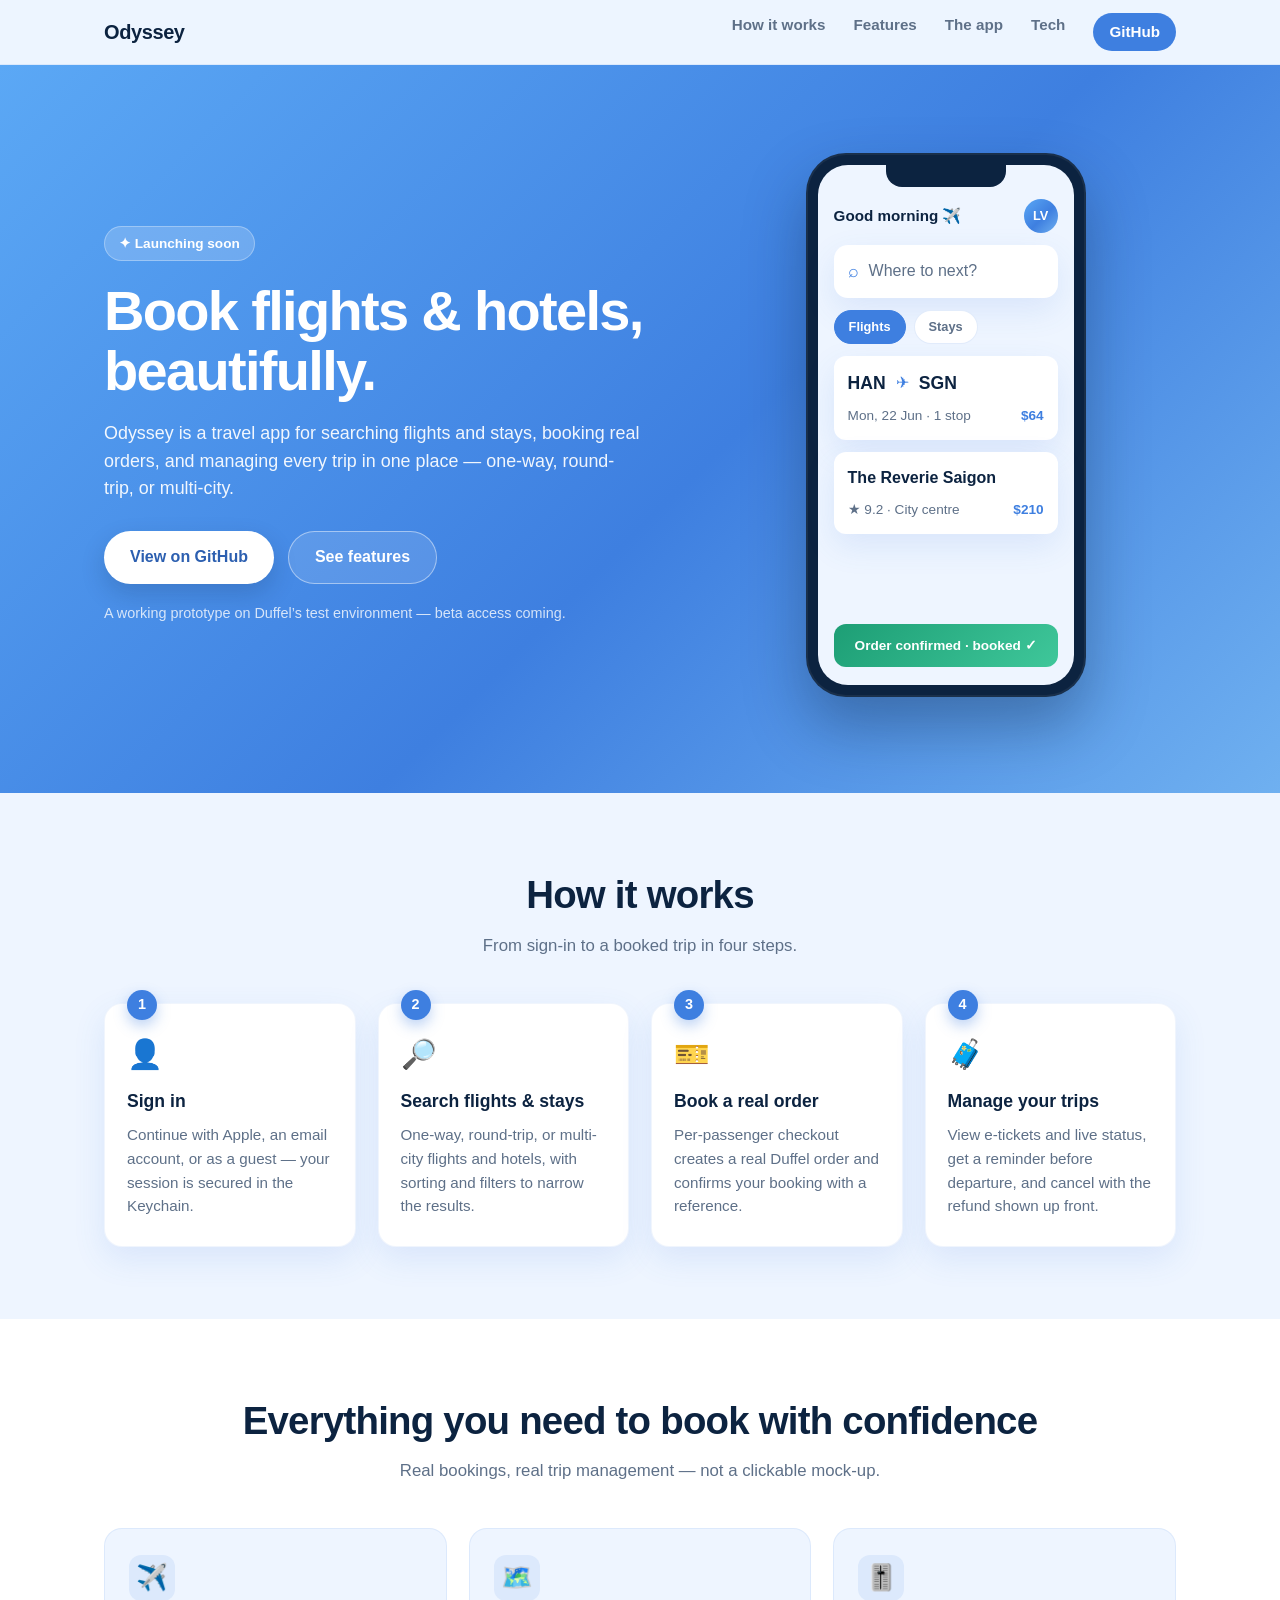
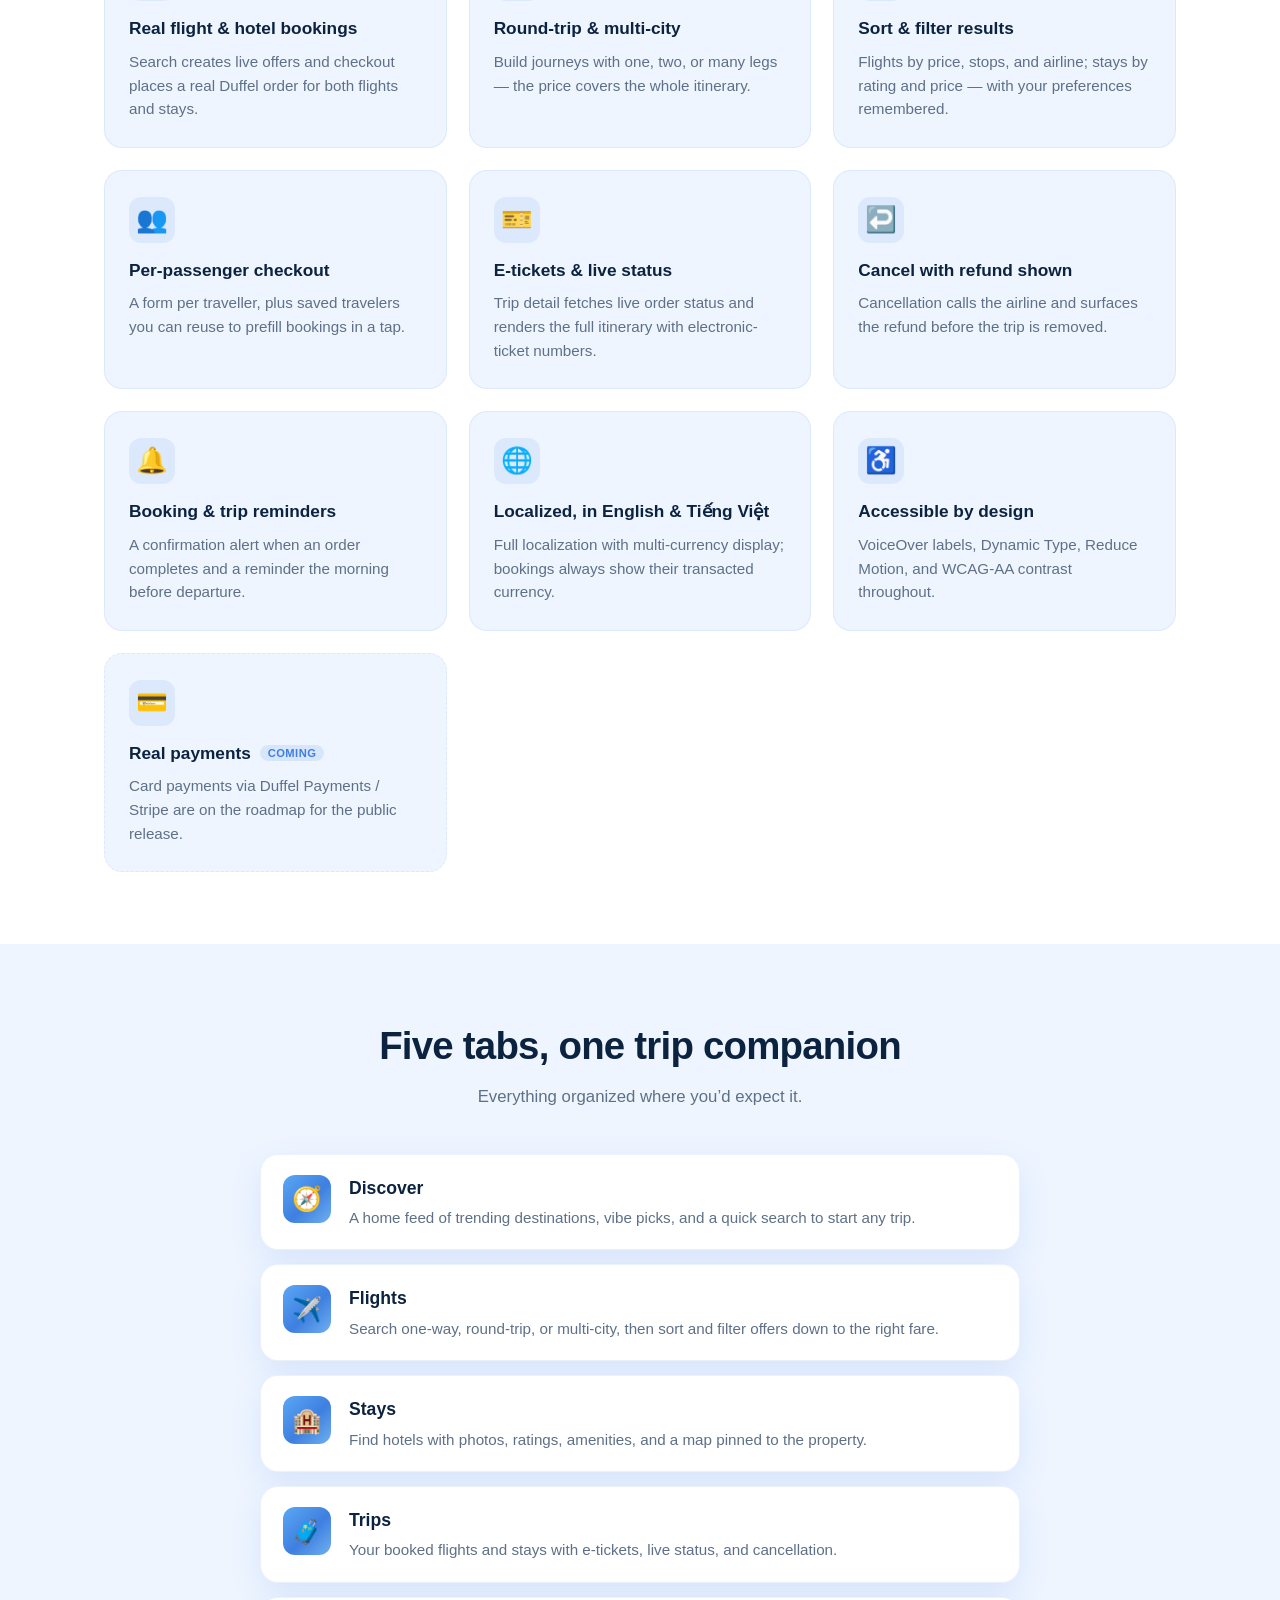
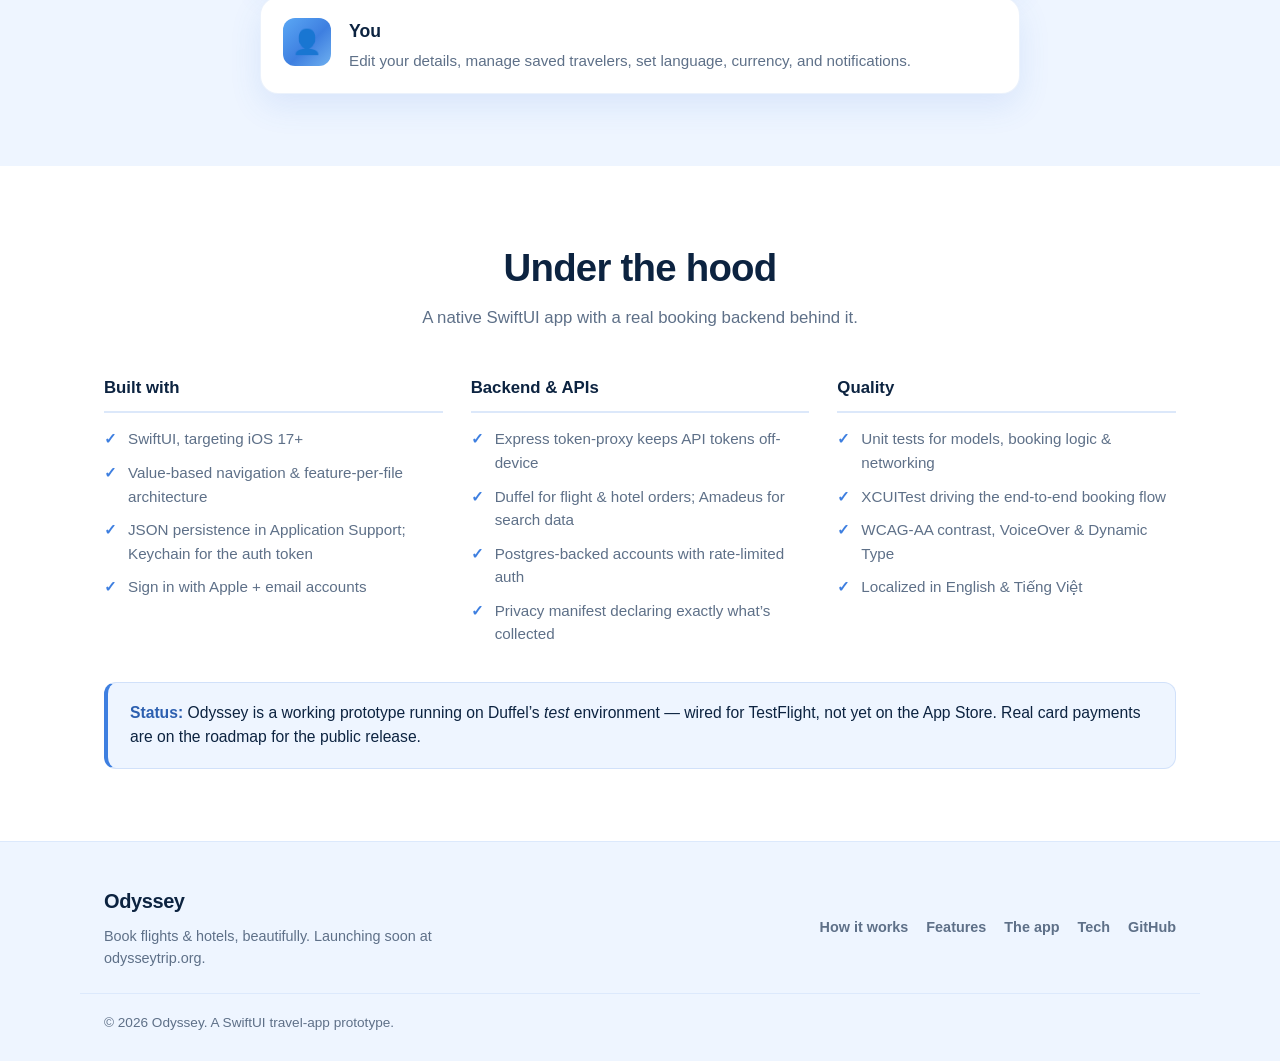
==== index.html @ d5be17f4 "Add Odyssey pre-launch landing site Static marketing site for the Odyssey travel app: hero, how-it-w" ====
<!DOCTYPE html>
<html lang="en">
<head>
  <meta charset="UTF-8" />
  <meta name="viewport" content="width=device-width, initial-scale=1.0" />
  <title>Odyssey — Book flights & hotels, beautifully</title>
  <meta name="description" content="Odyssey is a travel app for booking flights and hotels — search, book real orders, and manage your trips. Launching soon." />
  <link rel="canonical" href="https://odysseytrip.org/" />
  <meta property="og:title" content="Odyssey — Book flights & hotels, beautifully" />
  <meta property="og:description" content="Search flights and stays, book real orders, and manage trips. Launching soon." />
  <meta property="og:url" content="https://odysseytrip.org/" />
  <meta property="og:type" content="website" />
  <link rel="stylesheet" href="styles.css" />
</head>
<body>
  <a class="skip-link" href="#top">Skip to content</a>
  <header class="site-header">
    <div class="container header-inner">
      <a class="brand" href="#top">Odyssey</a>
      <button class="nav-toggle" aria-expanded="false" aria-controls="primary-nav" aria-label="Toggle navigation">
        <span></span><span></span><span></span>
      </button>
      <nav id="primary-nav" class="site-nav" aria-label="Primary">
        <a href="#how">How it works</a>
        <a href="#features">Features</a>
        <a href="#app">The app</a>
        <a href="#tech">Tech</a>
        <a class="nav-cta" href="https://github.com/LongHoang0887/travel-web-public">GitHub</a>
      </nav>
    </div>
  </header>

  <main id="top">
    <section id="hero" class="hero">
      <div class="container hero-grid">
        <div class="hero-copy">
          <span class="badge">✦ Launching soon</span>
          <h1 class="hero-title">Book flights &amp; hotels,<br />beautifully.</h1>
          <p class="hero-sub">
            Odyssey is a travel app for searching flights and stays, booking real
            orders, and managing every trip in one place — one-way, round-trip,
            or multi-city.
          </p>
          <div class="hero-cta">
            <a class="btn btn-primary" href="https://github.com/LongHoang0887/travel-web-public">View on GitHub</a>
            <a class="btn btn-ghost" href="#features">See features</a>
          </div>
          <p class="hero-note">A working prototype on Duffel’s test environment — beta access coming.</p>
        </div>

        <div class="hero-visual" aria-hidden="true">
          <div class="phone">
            <div class="phone-notch"></div>
            <div class="phone-screen">
              <div class="app-top">
                <span class="app-greeting">Good morning ✈️</span>
                <span class="app-avatar">LV</span>
              </div>
              <div class="app-search">
                <span class="app-search-icon">⌕</span>
                <span>Where to next?</span>
              </div>
              <div class="app-chips">
                <span class="chip chip-on">Flights</span>
                <span class="chip">Stays</span>
              </div>
              <div class="app-card">
                <div class="app-route">
                  <span class="app-iata">HAN</span>
                  <span class="app-arc">✈</span>
                  <span class="app-iata">SGN</span>
                </div>
                <div class="app-card-row"><span>Mon, 22 Jun · 1 stop</span><span class="app-price">$64</span></div>
              </div>
              <div class="app-card">
                <div class="app-card-title">The Reverie Saigon</div>
                <div class="app-card-row"><span>★ 9.2 · City centre</span><span class="app-price">$210</span></div>
              </div>
              <div class="app-confirm">Order confirmed · booked ✓</div>
            </div>
          </div>
        </div>
      </div>
    </section>
    <section id="how" class="section">
      <div class="container">
        <h2 class="section-title">How it works</h2>
        <p class="section-lead">From sign-in to a booked trip in four steps.</p>
        <ol class="flow">
          <li class="flow-step">
            <span class="flow-num">1</span>
            <span class="flow-icon">👤</span>
            <h3 class="flow-title">Sign in</h3>
            <p class="flow-text">Continue with Apple, an email account, or as a guest — your session is secured in the Keychain.</p>
          </li>
          <li class="flow-step">
            <span class="flow-num">2</span>
            <span class="flow-icon">🔎</span>
            <h3 class="flow-title">Search flights &amp; stays</h3>
            <p class="flow-text">One-way, round-trip, or multi-city flights and hotels, with sorting and filters to narrow the results.</p>
          </li>
          <li class="flow-step">
            <span class="flow-num">3</span>
            <span class="flow-icon">🎫</span>
            <h3 class="flow-title">Book a real order</h3>
            <p class="flow-text">Per-passenger checkout creates a real Duffel order and confirms your booking with a reference.</p>
          </li>
          <li class="flow-step">
            <span class="flow-num">4</span>
            <span class="flow-icon">🧳</span>
            <h3 class="flow-title">Manage your trips</h3>
            <p class="flow-text">View e-tickets and live status, get a reminder before departure, and cancel with the refund shown up front.</p>
          </li>
        </ol>
      </div>
    </section>
    <section id="features" class="section section-alt">
      <div class="container">
        <h2 class="section-title">Everything you need to book with confidence</h2>
        <p class="section-lead">Real bookings, real trip management — not a clickable mock-up.</p>
        <div class="feature-grid">
          <article class="feature-card">
            <span class="feature-icon">✈️</span>
            <h3>Real flight &amp; hotel bookings</h3>
            <p>Search creates live offers and checkout places a real Duffel order for both flights and stays.</p>
          </article>
          <article class="feature-card">
            <span class="feature-icon">🗺️</span>
            <h3>Round-trip &amp; multi-city</h3>
            <p>Build journeys with one, two, or many legs — the price covers the whole itinerary.</p>
          </article>
          <article class="feature-card">
            <span class="feature-icon">🎚️</span>
            <h3>Sort &amp; filter results</h3>
            <p>Flights by price, stops, and airline; stays by rating and price — with your preferences remembered.</p>
          </article>
          <article class="feature-card">
            <span class="feature-icon">👥</span>
            <h3>Per-passenger checkout</h3>
            <p>A form per traveller, plus saved travelers you can reuse to prefill bookings in a tap.</p>
          </article>
          <article class="feature-card">
            <span class="feature-icon">🎫</span>
            <h3>E-tickets &amp; live status</h3>
            <p>Trip detail fetches live order status and renders the full itinerary with electronic-ticket numbers.</p>
          </article>
          <article class="feature-card">
            <span class="feature-icon">↩️</span>
            <h3>Cancel with refund shown</h3>
            <p>Cancellation calls the airline and surfaces the refund before the trip is removed.</p>
          </article>
          <article class="feature-card">
            <span class="feature-icon">🔔</span>
            <h3>Booking &amp; trip reminders</h3>
            <p>A confirmation alert when an order completes and a reminder the morning before departure.</p>
          </article>
          <article class="feature-card">
            <span class="feature-icon">🌐</span>
            <h3>Localized, in English &amp; Tiếng Việt</h3>
            <p>Full localization with multi-currency display; bookings always show their transacted currency.</p>
          </article>
          <article class="feature-card">
            <span class="feature-icon">♿</span>
            <h3>Accessible by design</h3>
            <p>VoiceOver labels, Dynamic Type, Reduce Motion, and WCAG-AA contrast throughout.</p>
          </article>
          <article class="feature-card feature-soon">
            <span class="feature-icon">💳</span>
            <h3>Real payments <span class="pill">Coming</span></h3>
            <p>Card payments via Duffel Payments / Stripe are on the roadmap for the public release.</p>
          </article>
        </div>
      </div>
    </section>
    <section id="app" class="section">
      <div class="container">
        <h2 class="section-title">Five tabs, one trip companion</h2>
        <p class="section-lead">Everything organized where you’d expect it.</p>
        <ul class="tabs">
          <li class="tab-row">
            <span class="tab-icon">🧭</span>
            <div>
              <h3 class="tab-title">Discover</h3>
              <p class="tab-text">A home feed of trending destinations, vibe picks, and a quick search to start any trip.</p>
            </div>
          </li>
          <li class="tab-row">
            <span class="tab-icon">✈️</span>
            <div>
              <h3 class="tab-title">Flights</h3>
              <p class="tab-text">Search one-way, round-trip, or multi-city, then sort and filter offers down to the right fare.</p>
            </div>
          </li>
          <li class="tab-row">
            <span class="tab-icon">🏨</span>
            <div>
              <h3 class="tab-title">Stays</h3>
              <p class="tab-text">Find hotels with photos, ratings, amenities, and a map pinned to the property.</p>
            </div>
          </li>
          <li class="tab-row">
            <span class="tab-icon">🧳</span>
            <div>
              <h3 class="tab-title">Trips</h3>
              <p class="tab-text">Your booked flights and stays with e-tickets, live status, and cancellation.</p>
            </div>
          </li>
          <li class="tab-row">
            <span class="tab-icon">👤</span>
            <div>
              <h3 class="tab-title">You</h3>
              <p class="tab-text">Edit your details, manage saved travelers, set language, currency, and notifications.</p>
            </div>
          </li>
        </ul>
      </div>
    </section>
    <section id="tech" class="section section-alt">
      <div class="container">
        <h2 class="section-title">Under the hood</h2>
        <p class="section-lead">A native SwiftUI app with a real booking backend behind it.</p>

        <div class="tech-grid">
          <div class="tech-col">
            <h3 class="tech-h">Built with</h3>
            <ul class="tech-list">
              <li>SwiftUI, targeting iOS 17+</li>
              <li>Value-based navigation &amp; feature-per-file architecture</li>
              <li>JSON persistence in Application Support; Keychain for the auth token</li>
              <li>Sign in with Apple + email accounts</li>
            </ul>
          </div>
          <div class="tech-col">
            <h3 class="tech-h">Backend &amp; APIs</h3>
            <ul class="tech-list">
              <li>Express token-proxy keeps API tokens off-device</li>
              <li>Duffel for flight &amp; hotel orders; Amadeus for search data</li>
              <li>Postgres-backed accounts with rate-limited auth</li>
              <li>Privacy manifest declaring exactly what’s collected</li>
            </ul>
          </div>
          <div class="tech-col">
            <h3 class="tech-h">Quality</h3>
            <ul class="tech-list">
              <li>Unit tests for models, booking logic &amp; networking</li>
              <li>XCUITest driving the end-to-end booking flow</li>
              <li>WCAG-AA contrast, VoiceOver &amp; Dynamic Type</li>
              <li>Localized in English &amp; Tiếng Việt</li>
            </ul>
          </div>
        </div>

        <div class="status-banner">
          <strong>Status:</strong> Odyssey is a working prototype running on Duffel’s
          <em>test</em> environment — wired for TestFlight, not yet on the App Store.
          Real card payments are on the roadmap for the public release.
        </div>
      </div>
    </section>
  </main>

  <footer class="site-footer">
    <div class="container footer-inner">
      <div>
        <span class="brand">Odyssey</span>
        <p class="footer-tag">Book flights &amp; hotels, beautifully. Launching soon at odysseytrip.org.</p>
      </div>
      <nav class="footer-nav" aria-label="Footer">
        <a href="#how">How it works</a>
        <a href="#features">Features</a>
        <a href="#app">The app</a>
        <a href="#tech">Tech</a>
        <a href="https://github.com/LongHoang0887/travel-web-public">GitHub</a>
      </nav>
    </div>
    <div class="container footer-legal">
      <span>© 2026 Odyssey. A SwiftUI travel-app prototype.</span>
    </div>
  </footer>

  <script src="main.js"></script>
</body>
</html>
---- styles.css ----
/* Odyssey website — design tokens mirror the app `Theme` (HomeView.swift) */
:root {
  /* Brand palette */
  --bg: #EEF5FF;            /* light sky-blue page */
  --surface: #FFFFFF;       /* cards */
  --text: #0C2340;          /* deep navy text */
  --muted: #5E7088;         /* WCAG-AA muted slate-blue */
  --accent: #3E7FE0;        /* primary blue */
  --accent-dark: #2C5FB0;

  /* Hero gradient (Theme.heroGradient) */
  --hero-from: #5BA8F5;
  --hero-mid:  #3E7FE0;
  --hero-to:   #6FB0F0;
  --hero-gradient: linear-gradient(135deg, var(--hero-from), var(--hero-mid) 55%, var(--hero-to));

  /* Success green (booking confirmation) */
  --success-from: #1D9E75;
  --success-to:   #3FC79A;

  /* Surfaces & effects */
  --card-shadow: 0 12px 32px rgba(62, 127, 224, 0.12);
  --radius: 18px;
  --radius-sm: 12px;

  /* Layout */
  --container: 1120px;
  --gutter: 24px;

  /* Typography */
  --font: -apple-system, BlinkMacSystemFont, "Segoe UI", Roboto, Helvetica, Arial, sans-serif;
}

/* Reset */
*, *::before, *::after { box-sizing: border-box; }
html { scroll-behavior: smooth; }
body {
  margin: 0;
  font-family: var(--font);
  color: var(--text);
  background: var(--bg);
  line-height: 1.55;
  -webkit-font-smoothing: antialiased;
}
img { max-width: 100%; display: block; }
a { color: var(--accent); text-decoration: none; }
a:hover { color: var(--accent-dark); }
:focus-visible { outline: 3px solid var(--accent); outline-offset: 2px; border-radius: 4px; }

/* Layout helpers */
.container { width: 100%; max-width: var(--container); margin-inline: auto; padding-inline: var(--gutter); }
.section { padding-block: 72px; }

/* Header / nav */
.site-header {
  position: sticky; top: 0; z-index: 50;
  background: rgba(238, 245, 255, 0.85);
  backdrop-filter: saturate(180%) blur(12px);
  border-bottom: 1px solid rgba(62, 127, 224, 0.10);
}
.header-inner { display: flex; align-items: center; justify-content: space-between; height: 64px; }
.brand { font-weight: 800; font-size: 1.25rem; letter-spacing: -0.02em; color: var(--text); }
.site-nav { display: flex; gap: 28px; }
.site-nav a { color: var(--muted); font-weight: 600; font-size: 0.95rem; }
.site-nav a:hover { color: var(--text); }
.nav-cta {
  background: var(--accent); color: #fff !important; padding: 7px 16px;
  border-radius: 999px; font-weight: 700;
}
.nav-cta:hover { background: var(--accent-dark); }

/* Skip link */
.skip-link {
  position: absolute; left: 12px; top: -48px; z-index: 100;
  background: var(--accent); color: #fff; padding: 10px 16px; border-radius: 8px;
  font-weight: 700; transition: top 0.15s ease;
}
.skip-link:focus { top: 12px; color: #fff; }

/* Mobile nav toggle (hidden on desktop) */
.nav-toggle {
  display: none; flex-direction: column; gap: 5px;
  background: none; border: 0; cursor: pointer; padding: 8px;
}
.nav-toggle span {
  width: 24px; height: 2px; background: var(--text); border-radius: 2px;
}

/* Footer */
.site-footer {
  border-top: 1px solid rgba(62, 127, 224, 0.10);
  padding-block: 44px 28px;
  color: var(--muted);
  font-size: 0.9rem;
  background: var(--bg);
}
.footer-inner {
  display: flex; justify-content: space-between; gap: 28px; flex-wrap: wrap;
  margin-bottom: 24px;
}
.footer-tag { margin: 8px 0 0; max-width: 28em; }
.footer-nav { display: flex; flex-wrap: wrap; gap: 18px; align-items: center; }
.footer-nav a { color: var(--muted); font-weight: 600; }
.footer-nav a:hover { color: var(--text); }
.footer-legal {
  padding-top: 18px; border-top: 1px solid rgba(62, 127, 224, 0.10);
  font-size: 0.85rem;
}

/* ---------- Shared section headings ---------- */
.section-title {
  font-size: clamp(1.8rem, 3.5vw, 2.4rem);
  font-weight: 800;
  letter-spacing: -0.02em;
  margin: 0 0 8px;
  text-align: center;
}
.section-lead {
  text-align: center;
  color: var(--muted);
  font-size: 1.05rem;
  margin: 0 auto 44px;
  max-width: 36em;
}

/* ---------- How it works ---------- */
.flow {
  list-style: none;
  margin: 0; padding: 0;
  display: grid;
  grid-template-columns: repeat(4, 1fr);
  gap: 22px;
  counter-reset: none;
}
.flow-step {
  position: relative;
  background: var(--surface);
  border-radius: var(--radius);
  padding: 28px 22px;
  box-shadow: var(--card-shadow);
  border: 1px solid rgba(62, 127, 224, 0.08);
}
.flow-num {
  position: absolute; top: -14px; left: 22px;
  width: 30px; height: 30px; border-radius: 50%;
  background: var(--accent); color: #fff;
  display: grid; place-items: center; font-weight: 800; font-size: 0.9rem;
  box-shadow: 0 6px 14px rgba(62, 127, 224, 0.35);
}
.flow-icon { font-size: 1.8rem; display: block; margin-bottom: 12px; }
.flow-title { font-size: 1.1rem; font-weight: 700; margin: 0 0 8px; }
.flow-text { color: var(--muted); font-size: 0.95rem; margin: 0; }

@media (max-width: 860px) {
  .flow { grid-template-columns: 1fr 1fr; }
}
@media (max-width: 480px) {
  .flow { grid-template-columns: 1fr; }
}

/* ---------- Features ---------- */
.section-alt { background: var(--surface); }
.feature-grid {
  display: grid;
  grid-template-columns: repeat(3, 1fr);
  gap: 22px;
}
.feature-card {
  background: var(--bg);
  border: 1px solid rgba(62, 127, 224, 0.10);
  border-radius: var(--radius);
  padding: 26px 24px;
  transition: transform 0.14s ease, box-shadow 0.14s ease;
}
.feature-card:hover { transform: translateY(-3px); box-shadow: var(--card-shadow); }
.feature-icon {
  font-size: 1.6rem; display: grid; place-items: center;
  width: 46px; height: 46px; border-radius: 12px;
  background: rgba(62, 127, 224, 0.10); margin-bottom: 14px;
}
.feature-card h3 { font-size: 1.08rem; font-weight: 700; margin: 0 0 8px; }
.feature-card p { color: var(--muted); font-size: 0.95rem; margin: 0; }
.feature-soon { border-style: dashed; }
.pill {
  font-size: 0.7rem; font-weight: 700; text-transform: uppercase; letter-spacing: 0.04em;
  color: var(--accent); background: rgba(62, 127, 224, 0.12);
  padding: 2px 8px; border-radius: 999px; vertical-align: middle; margin-left: 4px;
}

@media (max-width: 860px) {
  .feature-grid { grid-template-columns: 1fr 1fr; }
}
@media (max-width: 540px) {
  .feature-grid { grid-template-columns: 1fr; }
}

/* ---------- App surfaces (tabs) ---------- */
.tabs {
  list-style: none; margin: 0 auto; padding: 0; max-width: 760px;
  display: grid; gap: 14px;
}
.tab-row {
  display: flex; align-items: flex-start; gap: 18px;
  background: var(--surface);
  border: 1px solid rgba(62, 127, 224, 0.10);
  border-radius: var(--radius);
  padding: 20px 22px;
  box-shadow: var(--card-shadow);
}
.tab-icon {
  flex: none;
  font-size: 1.5rem; display: grid; place-items: center;
  width: 48px; height: 48px; border-radius: 12px;
  background: var(--hero-gradient);
}
.tab-title { font-size: 1.1rem; font-weight: 700; margin: 0 0 4px; }
.tab-text { color: var(--muted); font-size: 0.95rem; margin: 0; }

/* ---------- Tech & status ---------- */
.tech-grid {
  display: grid; grid-template-columns: repeat(3, 1fr); gap: 28px;
  margin-bottom: 36px;
}
.tech-h {
  font-size: 1.05rem; font-weight: 800; margin: 0 0 14px;
  padding-bottom: 10px; border-bottom: 2px solid rgba(62, 127, 224, 0.18);
}
.tech-list { list-style: none; margin: 0; padding: 0; display: grid; gap: 10px; }
.tech-list li {
  position: relative; padding-left: 24px; color: var(--muted); font-size: 0.95rem;
}
.tech-list li::before {
  content: "✓"; position: absolute; left: 0; top: 0;
  color: var(--accent); font-weight: 800;
}
.status-banner {
  background: var(--bg);
  border: 1px solid rgba(62, 127, 224, 0.16);
  border-left: 4px solid var(--accent);
  border-radius: var(--radius-sm);
  padding: 18px 22px;
  color: var(--text);
  font-size: 0.98rem;
}
.status-banner strong { color: var(--accent-dark); }

@media (max-width: 860px) {
  .tech-grid { grid-template-columns: 1fr; gap: 24px; }
}

/* ---------- Hero ---------- */
.hero {
  background: var(--hero-gradient);
  color: #fff;
  padding-block: 88px 96px;
  overflow: hidden;
}
.hero-grid {
  display: grid;
  grid-template-columns: 1.1fr 0.9fr;
  gap: 48px;
  align-items: center;
}
.badge {
  display: inline-block;
  background: rgba(255, 255, 255, 0.18);
  border: 1px solid rgba(255, 255, 255, 0.30);
  color: #fff;
  font-weight: 600;
  font-size: 0.85rem;
  padding: 6px 14px;
  border-radius: 999px;
  margin-bottom: 20px;
}
.hero-title {
  font-size: clamp(2.2rem, 5vw, 3.5rem);
  line-height: 1.08;
  letter-spacing: -0.03em;
  margin: 0 0 18px;
  font-weight: 800;
}
.hero-sub {
  font-size: 1.12rem;
  color: rgba(255, 255, 255, 0.92);
  max-width: 30em;
  margin: 0 0 28px;
}
.hero-cta { display: flex; flex-wrap: wrap; gap: 14px; margin-bottom: 18px; }
.btn {
  display: inline-flex;
  align-items: center;
  font-weight: 700;
  font-size: 1rem;
  padding: 13px 26px;
  border-radius: 999px;
  transition: transform 0.12s ease, box-shadow 0.12s ease, background 0.12s ease;
}
.btn:hover { transform: translateY(-1px); }
.btn-primary { background: #fff; color: var(--accent-dark); box-shadow: 0 10px 24px rgba(12, 35, 64, 0.18); }
.btn-primary:hover { color: var(--accent-dark); box-shadow: 0 14px 30px rgba(12, 35, 64, 0.24); }
.btn-ghost { background: rgba(255, 255, 255, 0.12); color: #fff; border: 1px solid rgba(255, 255, 255, 0.45); }
.btn-ghost:hover { background: rgba(255, 255, 255, 0.22); color: #fff; }
.hero-note { font-size: 0.9rem; color: rgba(255, 255, 255, 0.78); margin: 0; }

/* Phone mockup (pure CSS) */
.hero-visual { display: flex; justify-content: center; }
.phone {
  position: relative;
  width: 280px;
  background: #0C2340;
  border-radius: 40px;
  padding: 12px;
  box-shadow: 0 30px 60px rgba(12, 35, 64, 0.35), inset 0 0 0 2px rgba(255,255,255,0.06);
}
.phone-notch {
  position: absolute; top: 12px; left: 50%; transform: translateX(-50%);
  width: 120px; height: 22px; background: #0C2340; border-radius: 0 0 16px 16px; z-index: 2;
}
.phone-screen {
  background: var(--bg);
  border-radius: 30px;
  padding: 34px 16px 18px;
  display: flex; flex-direction: column; gap: 12px;
  min-height: 520px;
}
.app-top { display: flex; align-items: center; justify-content: space-between; }
.app-greeting { font-weight: 700; color: var(--text); font-size: 0.95rem; }
.app-avatar {
  width: 34px; height: 34px; border-radius: 50%;
  background: var(--hero-gradient); color: #fff;
  display: grid; place-items: center; font-size: 0.8rem; font-weight: 700;
}
.app-search {
  background: var(--surface); border-radius: 14px; padding: 13px 14px;
  display: flex; align-items: center; gap: 10px; color: var(--muted); font-weight: 500;
  box-shadow: var(--card-shadow);
}
.app-search-icon { font-size: 1.1rem; color: var(--accent); }
.app-chips { display: flex; gap: 8px; }
.chip {
  font-size: 0.8rem; font-weight: 600; padding: 6px 14px; border-radius: 999px;
  background: var(--surface); color: var(--muted); border: 1px solid rgba(62,127,224,0.15);
}
.chip-on { background: var(--accent); color: #fff; border-color: var(--accent); }
.app-card {
  background: var(--surface); border-radius: var(--radius-sm); padding: 14px;
  box-shadow: var(--card-shadow); display: flex; flex-direction: column; gap: 8px;
}
.app-route { display: flex; align-items: center; gap: 10px; }
.app-iata { font-weight: 800; font-size: 1.1rem; color: var(--text); }
.app-arc { color: var(--accent); }
.app-card-title { font-weight: 700; color: var(--text); }
.app-card-row { display: flex; justify-content: space-between; font-size: 0.85rem; color: var(--muted); }
.app-price { color: var(--accent); font-weight: 800; }
.app-confirm {
  margin-top: auto; text-align: center; font-size: 0.85rem; font-weight: 700; color: #fff;
  background: linear-gradient(135deg, var(--success-from), var(--success-to));
  padding: 11px; border-radius: 12px;
}

@media (max-width: 860px) {
  .hero-grid { grid-template-columns: 1fr; gap: 40px; }
  .hero-visual { order: -1; }
}

@media (max-width: 640px) {
  .nav-toggle { display: flex; }
  .site-nav {
    position: absolute; top: 64px; left: 0; right: 0;
    flex-direction: column; gap: 0;
    background: var(--surface);
    border-bottom: 1px solid rgba(62, 127, 224, 0.12);
    box-shadow: var(--card-shadow);
    max-height: 0; overflow: hidden; padding: 0 var(--gutter);
    transition: max-height 0.25s ease, padding 0.25s ease;
  }
  .site-nav.is-open { max-height: 360px; padding: 8px var(--gutter) 16px; }
  .site-nav a { padding: 12px 0; width: 100%; }
  .nav-cta { display: inline-block; margin-top: 8px; }
  .section { padding-block: 56px; }
  .hero { padding-block: 56px 64px; }
}
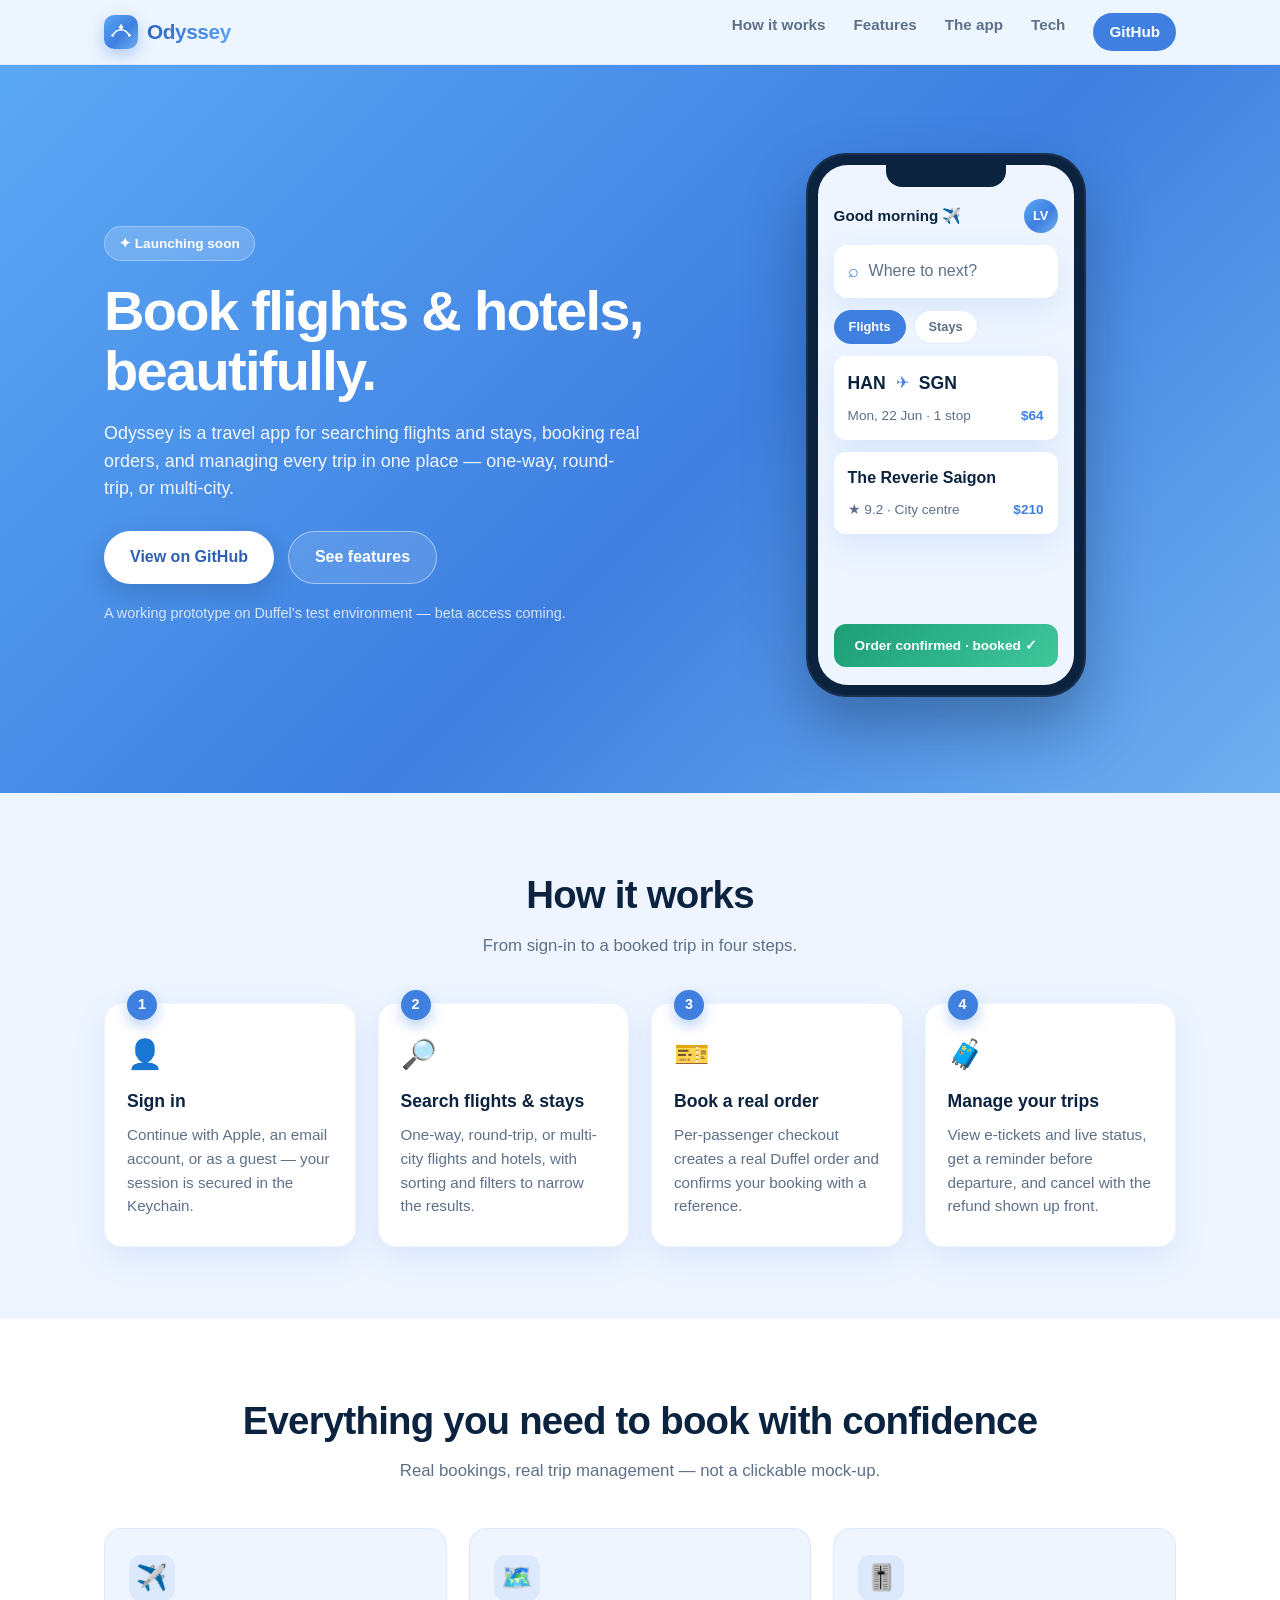
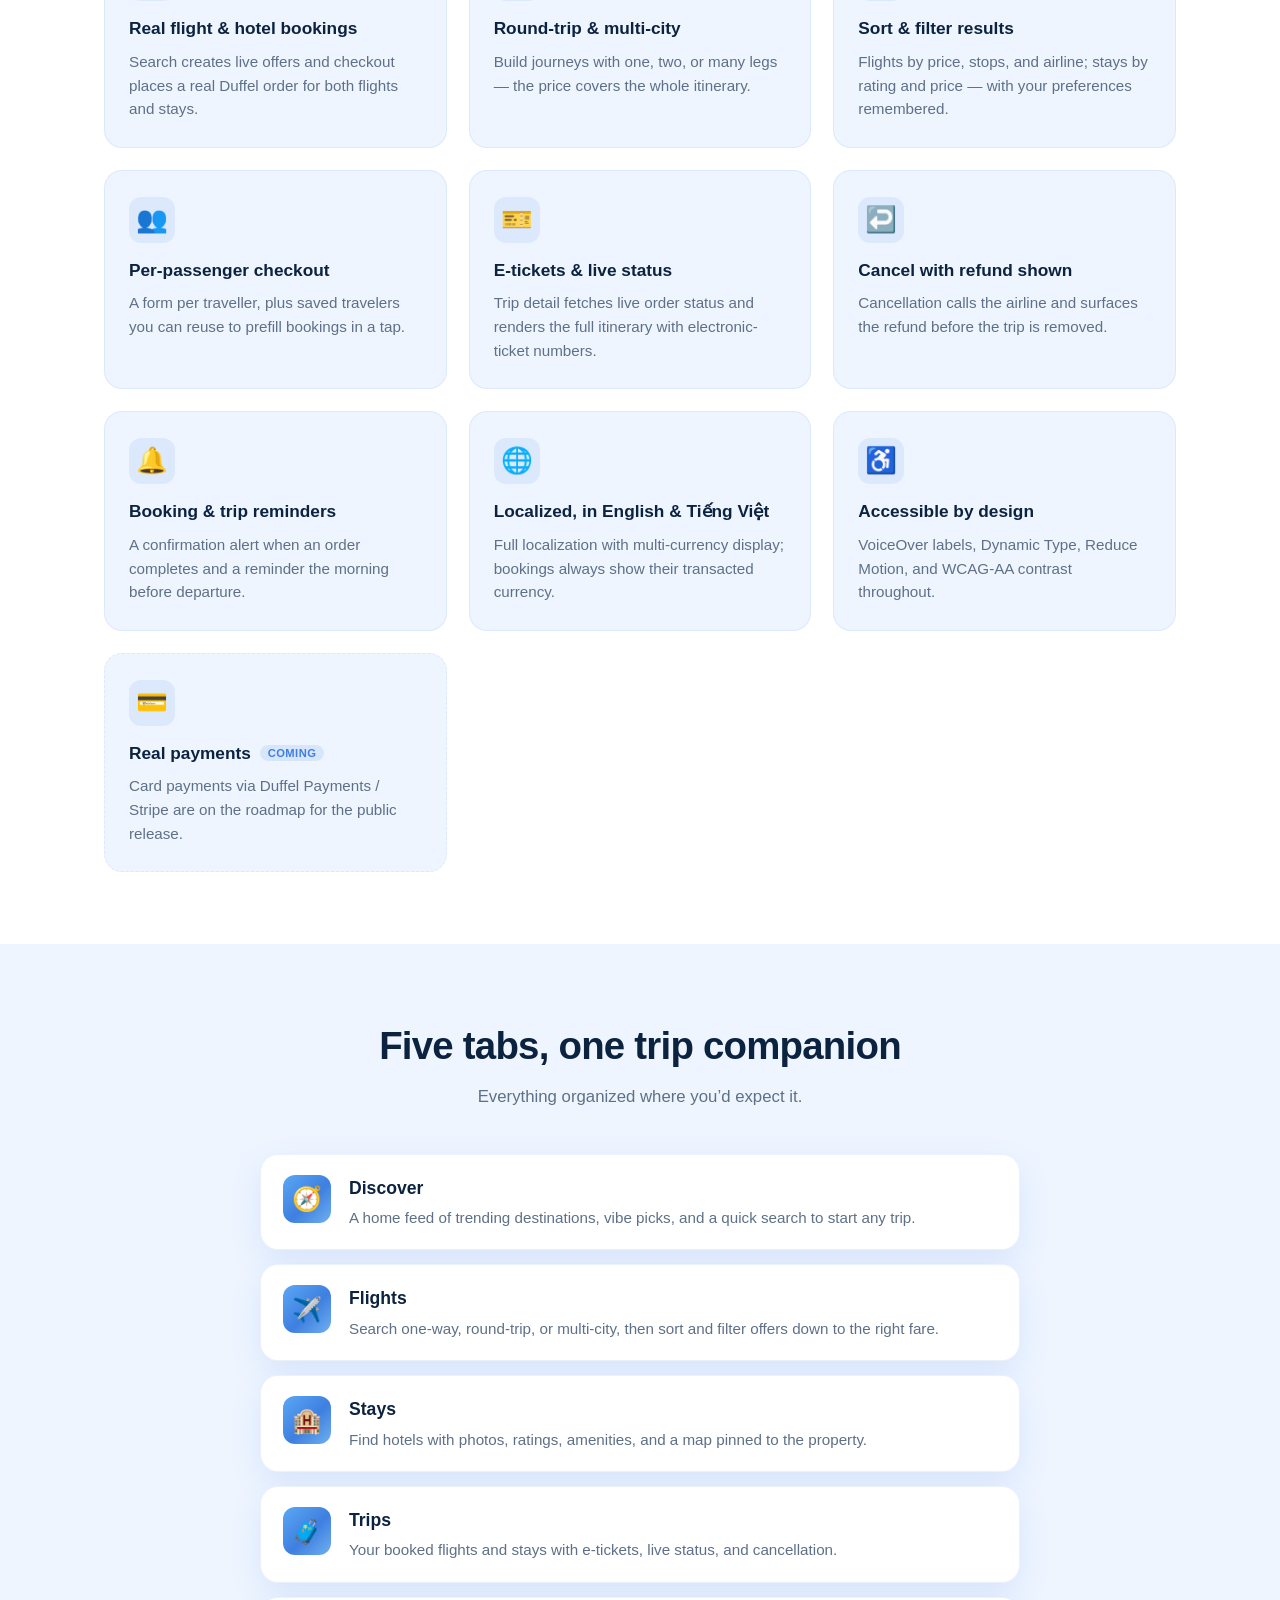
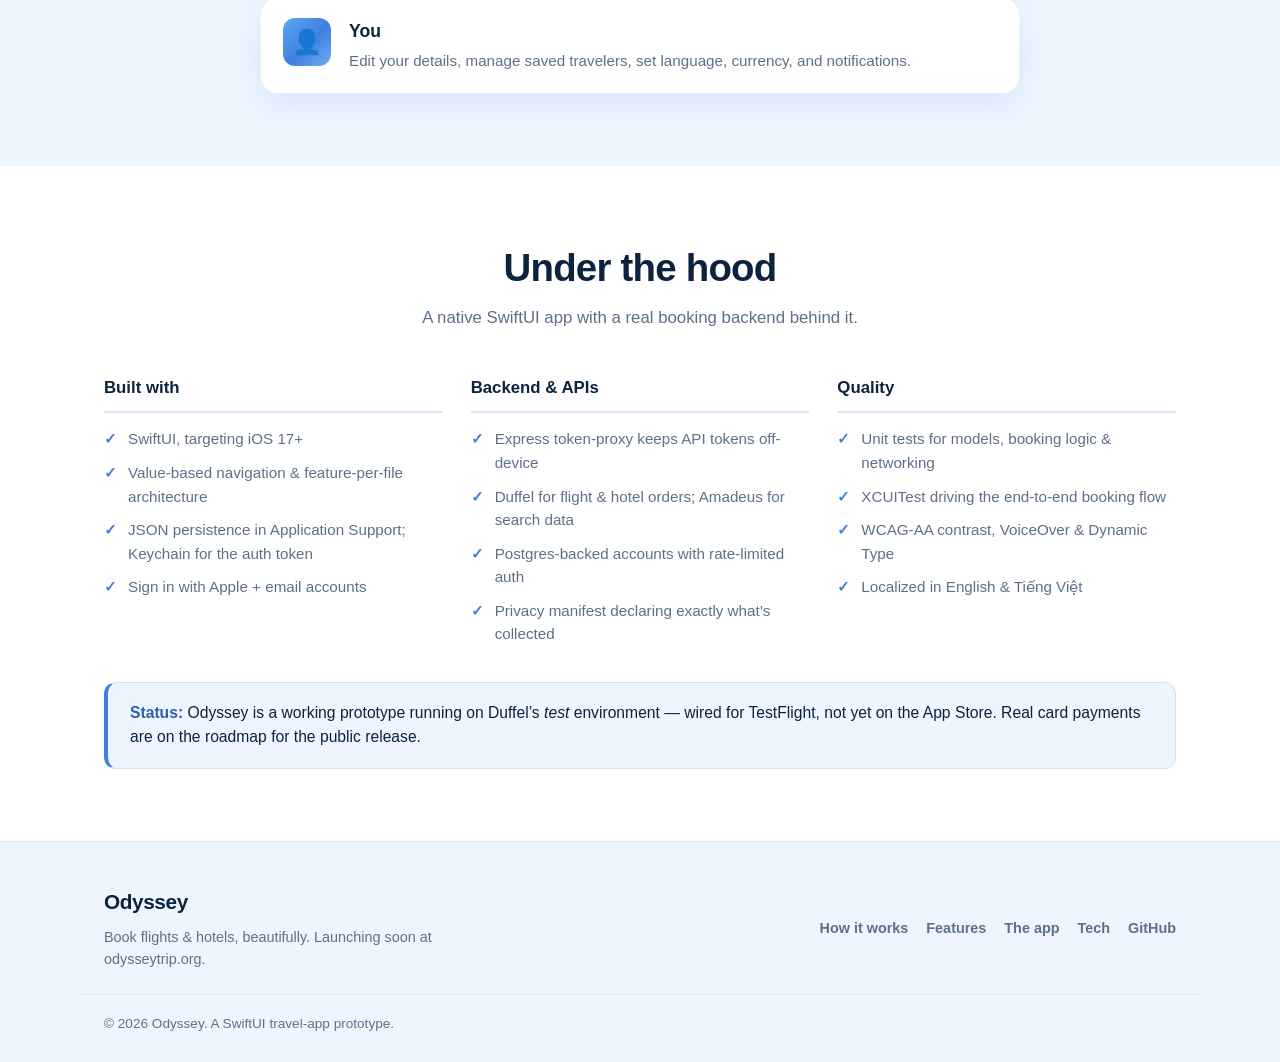
==== commit c10c979f: "Polish brand logo with gradient mark and wordmark Co-Authored-By: Claude Opus 4.8 <noreply@anthropic" ====
--- a/index.html
+++ b/index.html
@@ -16,7 +16,17 @@
   <a class="skip-link" href="#top">Skip to content</a>
   <header class="site-header">
     <div class="container header-inner">
-      <a class="brand" href="#top">Odyssey</a>
+      <a class="brand" href="#top" aria-label="Odyssey — home">
+        <span class="brand-mark" aria-hidden="true">
+          <svg viewBox="0 0 24 24" width="20" height="20" fill="none" stroke="currentColor" stroke-width="2" stroke-linecap="round" stroke-linejoin="round">
+            <path d="M2 16c5-9 15-9 20 0" />
+            <path d="M12 2l3 5-3 2-3-2 3-5z" fill="currentColor" stroke="none" />
+            <circle cx="2" cy="16" r="1.6" fill="currentColor" stroke="none" />
+            <circle cx="22" cy="16" r="1.6" fill="currentColor" stroke="none" />
+          </svg>
+        </span>
+        <span class="brand-name">Odyssey</span>
+      </a>
       <button class="nav-toggle" aria-expanded="false" aria-controls="primary-nav" aria-label="Toggle navigation">
         <span></span><span></span><span></span>
       </button>
--- a/styles.css
+++ b/styles.css
@@ -59,7 +59,26 @@
   border-bottom: 1px solid rgba(62, 127, 224, 0.10);
 }
 .header-inner { display: flex; align-items: center; justify-content: space-between; height: 64px; }
-.brand { font-weight: 800; font-size: 1.25rem; letter-spacing: -0.02em; color: var(--text); }
+.brand {
+  display: inline-flex; align-items: center; gap: 9px;
+  font-weight: 800; font-size: 1.3rem; letter-spacing: -0.02em; color: var(--text);
+}
+.brand-mark {
+  display: grid; place-items: center;
+  width: 34px; height: 34px; border-radius: 10px;
+  color: #fff; background: var(--hero-gradient);
+  box-shadow: 0 6px 16px rgba(62, 127, 224, 0.35);
+  transition: transform 0.18s ease, box-shadow 0.18s ease;
+}
+.brand-name {
+  background: linear-gradient(120deg, var(--accent-dark), var(--accent) 45%, var(--hero-from));
+  -webkit-background-clip: text; background-clip: text;
+  -webkit-text-fill-color: transparent; color: transparent;
+}
+.brand:hover .brand-mark {
+  transform: translateY(-1px) rotate(-3deg);
+  box-shadow: 0 10px 22px rgba(62, 127, 224, 0.45);
+}
 .site-nav { display: flex; gap: 28px; }
 .site-nav a { color: var(--muted); font-weight: 600; font-size: 0.95rem; }
 .site-nav a:hover { color: var(--text); }
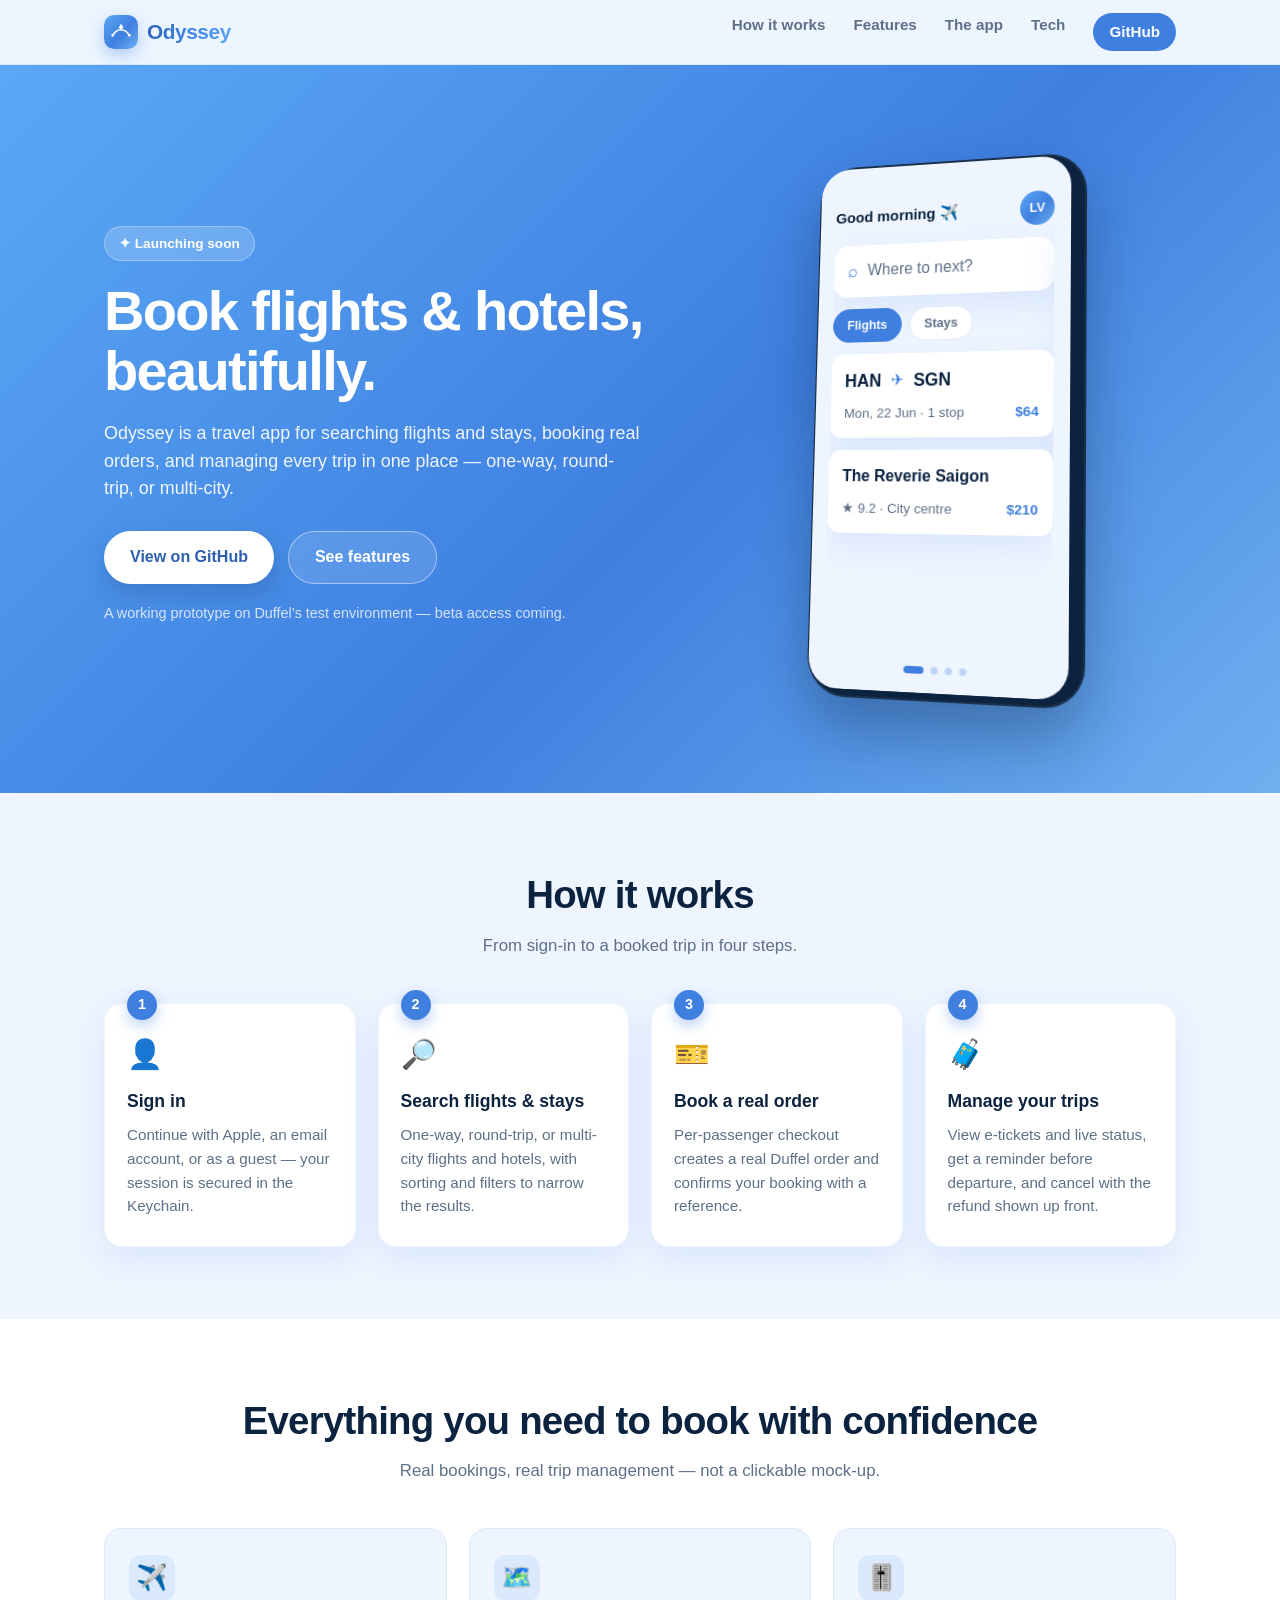
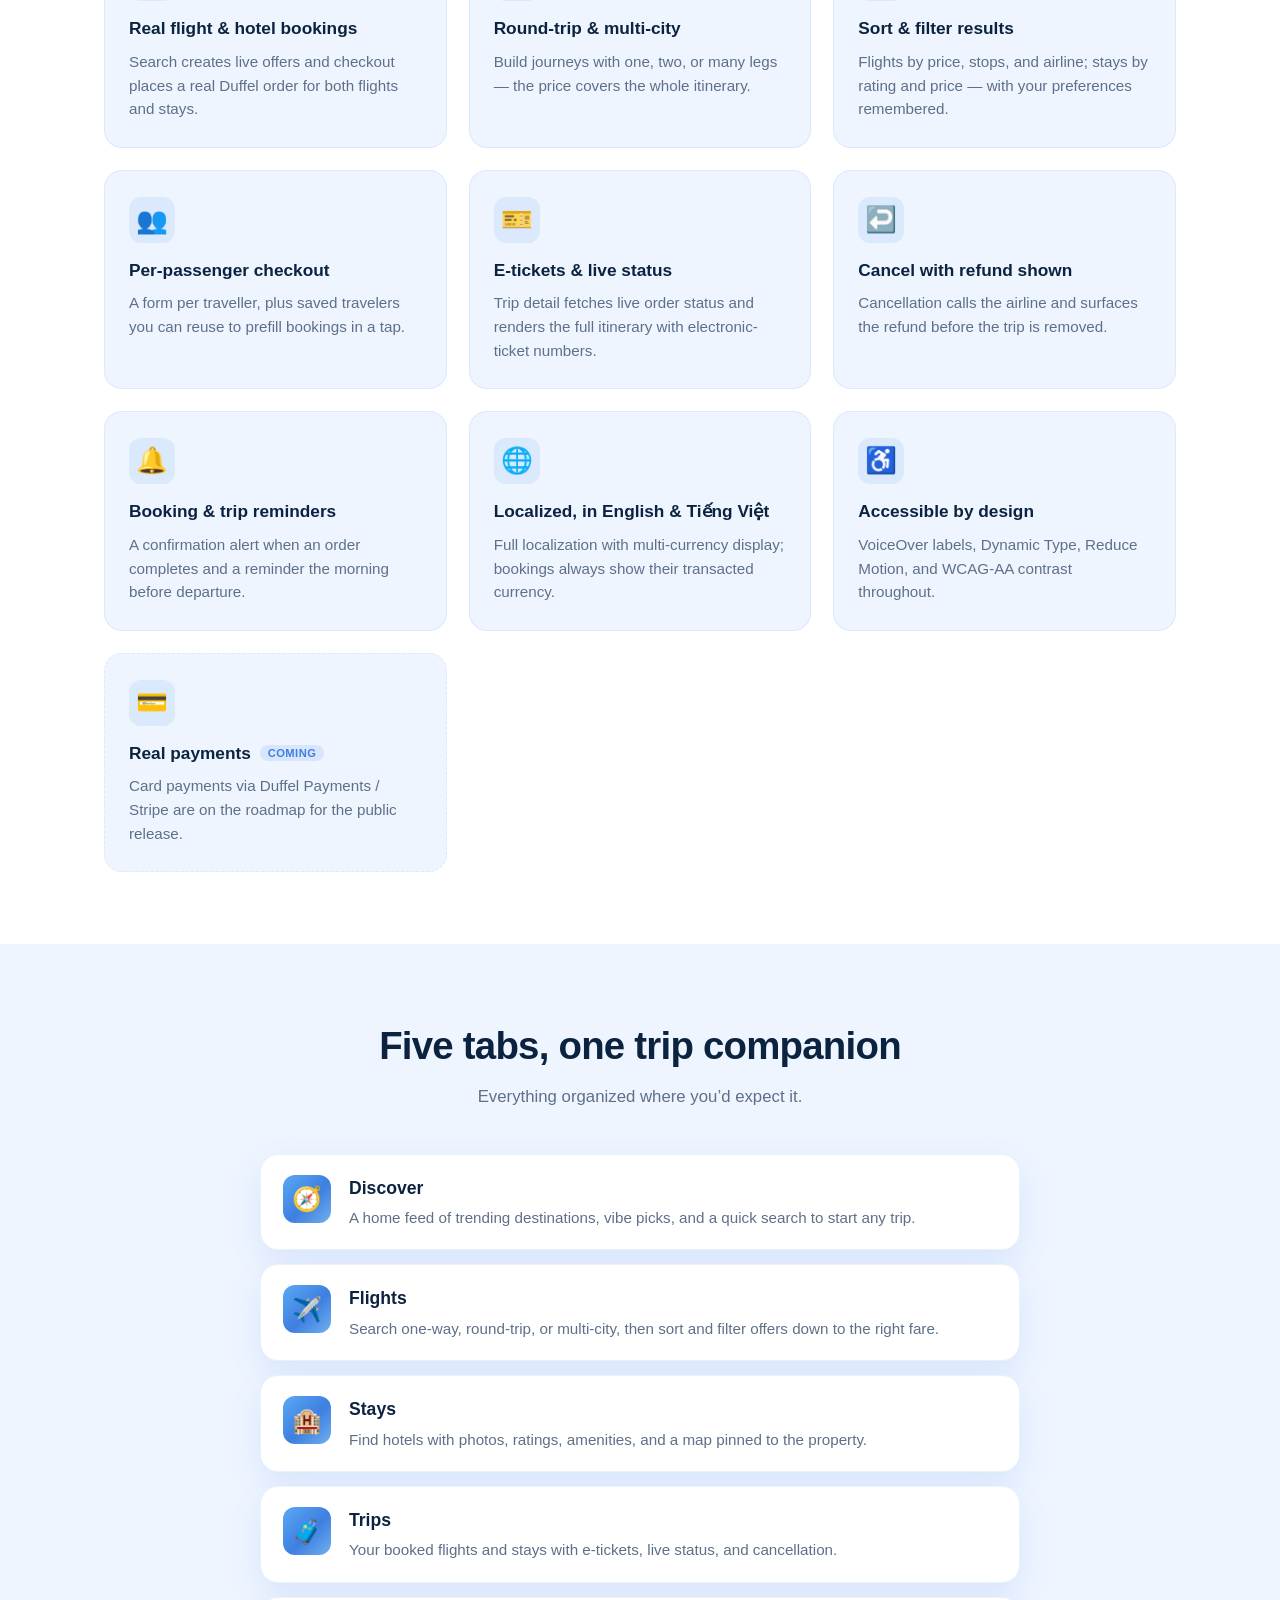
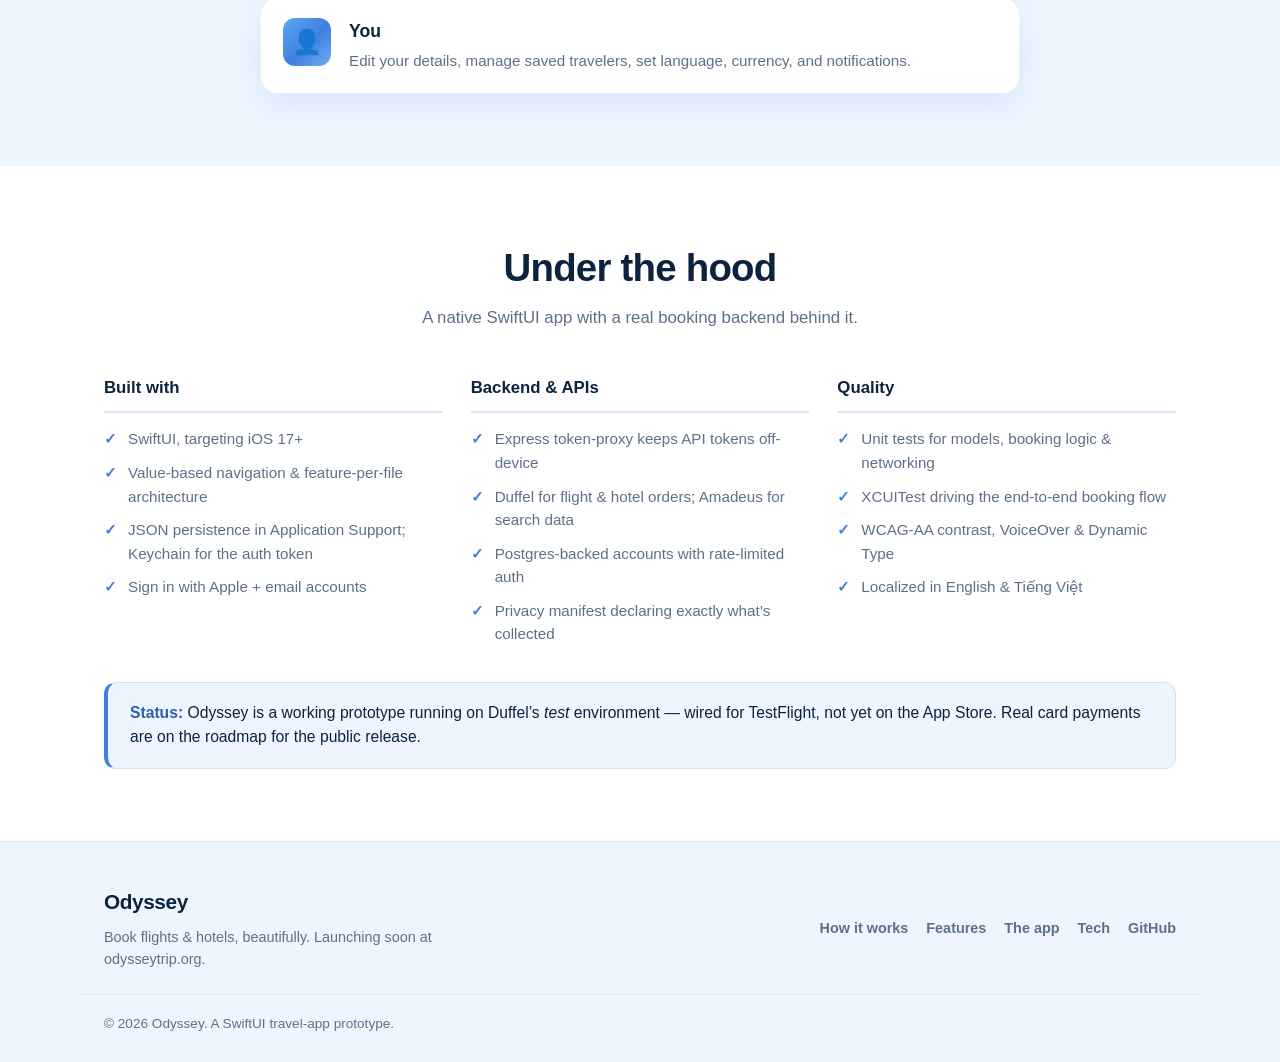
==== commit 1cacb9d8: "update style" ====
--- a/index.html
+++ b/index.html
@@ -3,6 +3,7 @@
 <head>
   <meta charset="UTF-8" />
   <meta name="viewport" content="width=device-width, initial-scale=1.0" />
+  <meta name="google-site-verification" content="tk3JB9JETozbSw8RD2MD5qBuFAfUbJif8vrS-UOYm7U" />
   <title>Odyssey — Book flights & hotels, beautifully</title>
   <meta name="description" content="Odyssey is a travel app for booking flights and hotels — search, book real orders, and manage your trips. Launching soon." />
   <link rel="canonical" href="https://odysseytrip.org/" />
@@ -62,31 +63,89 @@
           <div class="phone">
             <div class="phone-notch"></div>
             <div class="phone-screen">
-              <div class="app-top">
-                <span class="app-greeting">Good morning ✈️</span>
-                <span class="app-avatar">LV</span>
+              <div class="phone-slider">
+                <div class="phone-track">
+
+                  <!-- Screen 1 · Discover -->
+                  <div class="phone-slide">
+                    <div class="app-top">
+                      <span class="app-greeting">Good morning ✈️</span>
+                      <span class="app-avatar">LV</span>
+                    </div>
+                    <div class="app-search">
+                      <span class="app-search-icon">⌕</span>
+                      <span>Where to next?</span>
+                    </div>
+                    <div class="app-chips">
+                      <span class="chip chip-on">Flights</span>
+                      <span class="chip">Stays</span>
+                    </div>
+                    <div class="app-card">
+                      <div class="app-route">
+                        <span class="app-iata">HAN</span>
+                        <span class="app-arc">✈</span>
+                        <span class="app-iata">SGN</span>
+                      </div>
+                      <div class="app-card-row"><span>Mon, 22 Jun · 1 stop</span><span class="app-price">$64</span></div>
+                    </div>
+                    <div class="app-card">
+                      <div class="app-card-title">The Reverie Saigon</div>
+                      <div class="app-card-row"><span>★ 9.2 · City centre</span><span class="app-price">$210</span></div>
+                    </div>
+                  </div>
+
+                  <!-- Screen 2 · Flight results -->
+                  <div class="phone-slide">
+                    <div class="slide-head">
+                      <span class="slide-back">‹</span>
+                      <span class="slide-route"><b>HAN</b> → <b>SGN</b></span>
+                      <span class="slide-tag">3 offers</span>
+                    </div>
+                    <div class="opt">
+                      <div class="opt-row"><span class="opt-air">VietJet Air</span><span class="app-price">$64</span></div>
+                      <div class="opt-row opt-sub"><span>06:10 → 08:20 · nonstop</span></div>
+                    </div>
+                    <div class="opt">
+                      <div class="opt-row"><span class="opt-air">Bamboo Airways</span><span class="app-price">$78</span></div>
+                      <div class="opt-row opt-sub"><span>09:40 → 11:55 · nonstop</span></div>
+                    </div>
+                    <div class="opt">
+                      <div class="opt-row"><span class="opt-air">Vietnam Airlines</span><span class="app-price">$96</span></div>
+                      <div class="opt-row opt-sub"><span>13:25 → 15:35 · nonstop</span></div>
+                    </div>
+                  </div>
+
+                  <!-- Screen 3 · Stay detail -->
+                  <div class="phone-slide">
+                    <div class="stay-photo"><span class="ph-label">hotel photo</span></div>
+                    <div class="app-card-title">The Reverie Saigon</div>
+                    <div class="app-card-row"><span>★ 9.2 · City centre · 0.4 km</span></div>
+                    <div class="app-amen"><span>Pool</span><span>Spa</span><span>Wi-Fi</span><span>Breakfast</span></div>
+                    <div class="stay-foot">
+                      <span><b class="app-price">$210</b> <span class="stay-night">/ night</span></span>
+                      <span class="mini-btn">Book</span>
+                    </div>
+                  </div>
+
+                  <!-- Screen 4 · Confirmed -->
+                  <div class="phone-slide phone-slide--confirm">
+                    <div class="confirm-check">✓</div>
+                    <div class="confirm-title">Order confirmed</div>
+                    <div class="confirm-ref">Ref · DUFFEL-7Q2K</div>
+                    <div class="app-card">
+                      <div class="app-route">
+                        <span class="app-iata">HAN</span>
+                        <span class="app-arc">✈</span>
+                        <span class="app-iata">SGN</span>
+                      </div>
+                      <div class="app-card-row"><span>Mon, 22 Jun · 06:10</span><span>Seat 14A</span></div>
+                    </div>
+                    <div class="app-confirm">E-ticket ready · booked ✓</div>
+                  </div>
+
+                </div>
+                <div class="phone-dots" aria-hidden="true"></div>
               </div>
-              <div class="app-search">
-                <span class="app-search-icon">⌕</span>
-                <span>Where to next?</span>
-              </div>
-              <div class="app-chips">
-                <span class="chip chip-on">Flights</span>
-                <span class="chip">Stays</span>
-              </div>
-              <div class="app-card">
-                <div class="app-route">
-                  <span class="app-iata">HAN</span>
-                  <span class="app-arc">✈</span>
-                  <span class="app-iata">SGN</span>
-                </div>
-                <div class="app-card-row"><span>Mon, 22 Jun · 1 stop</span><span class="app-price">$64</span></div>
-              </div>
-              <div class="app-card">
-                <div class="app-card-title">The Reverie Saigon</div>
-                <div class="app-card-row"><span>★ 9.2 · City centre</span><span class="app-price">$210</span></div>
-              </div>
-              <div class="app-confirm">Order confirmed · booked ✓</div>
             </div>
           </div>
         </div>
--- a/styles.css
+++ b/styles.css
@@ -184,14 +184,21 @@
   grid-template-columns: repeat(3, 1fr);
   gap: 22px;
 }
+.feature-grid { perspective: 1200px; }
 .feature-card {
   background: var(--bg);
   border: 1px solid rgba(62, 127, 224, 0.10);
   border-radius: var(--radius);
   padding: 26px 24px;
-  transition: transform 0.14s ease, box-shadow 0.14s ease;
-}
-.feature-card:hover { transform: translateY(-3px); box-shadow: var(--card-shadow); }
+  transform-style: preserve-3d;
+  transition: transform 0.22s cubic-bezier(0.22, 1, 0.36, 1), box-shadow 0.22s ease;
+}
+.feature-card:hover {
+  transform: translateY(-6px) rotateX(5deg) rotateY(-5deg);
+  box-shadow: 0 24px 44px rgba(62, 127, 224, 0.22);
+}
+.feature-card:hover .feature-icon { transform: translateZ(22px); }
+.feature-icon { transition: transform 0.22s cubic-bezier(0.22, 1, 0.36, 1); }
 .feature-icon {
   font-size: 1.6rem; display: grid; place-items: center;
   width: 46px; height: 46px; border-radius: 12px;
@@ -322,7 +329,7 @@
 .hero-note { font-size: 0.9rem; color: rgba(255, 255, 255, 0.78); margin: 0; }
 
 /* Phone mockup (pure CSS) */
-.hero-visual { display: flex; justify-content: center; }
+.hero-visual { display: flex; justify-content: center; perspective: 1100px; }
 .phone {
   position: relative;
   width: 280px;
@@ -330,7 +337,21 @@
   border-radius: 40px;
   padding: 12px;
   box-shadow: 0 30px 60px rgba(12, 35, 64, 0.35), inset 0 0 0 2px rgba(255,255,255,0.06);
-}
+  transform-style: preserve-3d;
+  /* Gentle resting 3D tilt; JS overrides via --rx/--ry on pointer move */
+  transform:
+    rotateX(var(--rx, 6deg))
+    rotateY(var(--ry, -14deg))
+    rotateZ(1deg);
+  transition: transform 0.3s cubic-bezier(0.22, 1, 0.36, 1), box-shadow 0.3s ease;
+  will-change: transform;
+}
+.hero-visual:hover .phone {
+  box-shadow: 0 44px 80px rgba(12, 35, 64, 0.45), inset 0 0 0 2px rgba(255,255,255,0.08);
+}
+/* Lift inner content forward in 3D space for depth */
+.phone .phone-screen { transform: translateZ(28px); }
+.phone .app-card, .phone .app-confirm { transform: translateZ(18px); }
 .phone-notch {
   position: absolute; top: 12px; left: 50%; transform: translateX(-50%);
   width: 120px; height: 22px; background: #0C2340; border-radius: 0 0 16px 16px; z-index: 2;
@@ -376,6 +397,73 @@
   background: linear-gradient(135deg, var(--success-from), var(--success-to));
   padding: 11px; border-radius: 12px;
 }
+
+/* Phone image slider */
+.phone-slider { position: relative; flex: 1; min-height: 0; display: flex; flex-direction: column; overflow: hidden; }
+.phone-track {
+  display: flex; flex: 1; min-height: 0;
+  transition: transform 0.6s cubic-bezier(0.22, 1, 0.36, 1);
+}
+.phone-slide { flex: 0 0 100%; min-width: 0; display: flex; flex-direction: column; gap: 12px; }
+
+.phone-dots { display: flex; justify-content: center; gap: 7px; padding-top: 14px; }
+.phone-dot {
+  width: 7px; height: 7px; padding: 0; border: 0; border-radius: 50%; cursor: pointer;
+  background: rgba(62, 127, 224, 0.28);
+  transition: width 0.3s ease, background 0.3s ease;
+}
+.phone-dot.is-active { width: 20px; border-radius: 999px; background: var(--accent); }
+
+.slide-head { display: flex; align-items: center; gap: 10px; }
+.slide-back { font-size: 1.3rem; line-height: 1; color: var(--accent); font-weight: 700; }
+.slide-route { font-weight: 700; color: var(--text); }
+.slide-route b { color: var(--text); }
+.slide-tag {
+  margin-left: auto; font-size: 0.72rem; font-weight: 700; color: var(--accent);
+  background: rgba(62, 127, 224, 0.12); padding: 3px 10px; border-radius: 999px;
+}
+
+.opt {
+  background: var(--surface); border-radius: var(--radius-sm); padding: 12px 14px;
+  box-shadow: var(--card-shadow); display: flex; flex-direction: column; gap: 4px;
+}
+.opt-row { display: flex; align-items: center; justify-content: space-between; }
+.opt-air { font-weight: 700; color: var(--text); font-size: 0.92rem; }
+.opt-sub { font-size: 0.8rem; color: var(--muted); }
+
+.stay-photo {
+  position: relative; height: 132px; border-radius: var(--radius-sm); overflow: hidden;
+  background: repeating-linear-gradient(45deg, #d8e6fb, #d8e6fb 10px, #cfe0f8 10px, #cfe0f8 20px);
+  display: grid; place-items: center;
+}
+.ph-label {
+  font-family: ui-monospace, SFMono-Regular, Menlo, monospace; font-size: 0.72rem;
+  color: var(--accent-dark); background: rgba(255, 255, 255, 0.72); padding: 3px 8px; border-radius: 6px;
+}
+.app-amen { display: flex; gap: 6px; flex-wrap: wrap; }
+.app-amen span {
+  font-size: 0.72rem; font-weight: 600; color: var(--muted);
+  background: var(--surface); border: 1px solid rgba(62, 127, 224, 0.15);
+  padding: 4px 10px; border-radius: 999px;
+}
+.stay-foot { display: flex; align-items: center; justify-content: space-between; margin-top: 2px; }
+.stay-night { font-weight: 500; color: var(--muted); font-size: 0.82rem; }
+.mini-btn {
+  font-size: 0.8rem; font-weight: 700; color: #fff; background: var(--accent);
+  padding: 8px 18px; border-radius: 999px;
+}
+
+.phone-slide--confirm { align-items: center; justify-content: center; text-align: center; }
+.confirm-check {
+  width: 56px; height: 56px; border-radius: 50%; display: grid; place-items: center;
+  font-size: 1.6rem; font-weight: 800; color: #fff;
+  background: linear-gradient(135deg, var(--success-from), var(--success-to));
+  box-shadow: 0 10px 24px rgba(29, 158, 117, 0.35);
+}
+.confirm-title { font-weight: 800; font-size: 1.1rem; color: var(--text); }
+.confirm-ref { font-size: 0.82rem; color: var(--muted); }
+.phone-slide--confirm .app-card { width: 100%; text-align: left; }
+.phone-slide--confirm .app-confirm { width: 100%; margin-top: 8px; }
 
 @media (max-width: 860px) {
   .hero-grid { grid-template-columns: 1fr; gap: 40px; }
@@ -399,3 +487,13 @@
   .section { padding-block: 56px; }
   .hero { padding-block: 56px 64px; }
 }
+
+/* Respect users who prefer reduced motion: flatten the 3D effects */
+@media (prefers-reduced-motion: reduce) {
+  .phone {
+    transform: rotateY(-6deg) !important;
+    transition: none;
+  }
+  .feature-card:hover { transform: translateY(-4px); }
+  .feature-card:hover .feature-icon { transform: none; }
+}
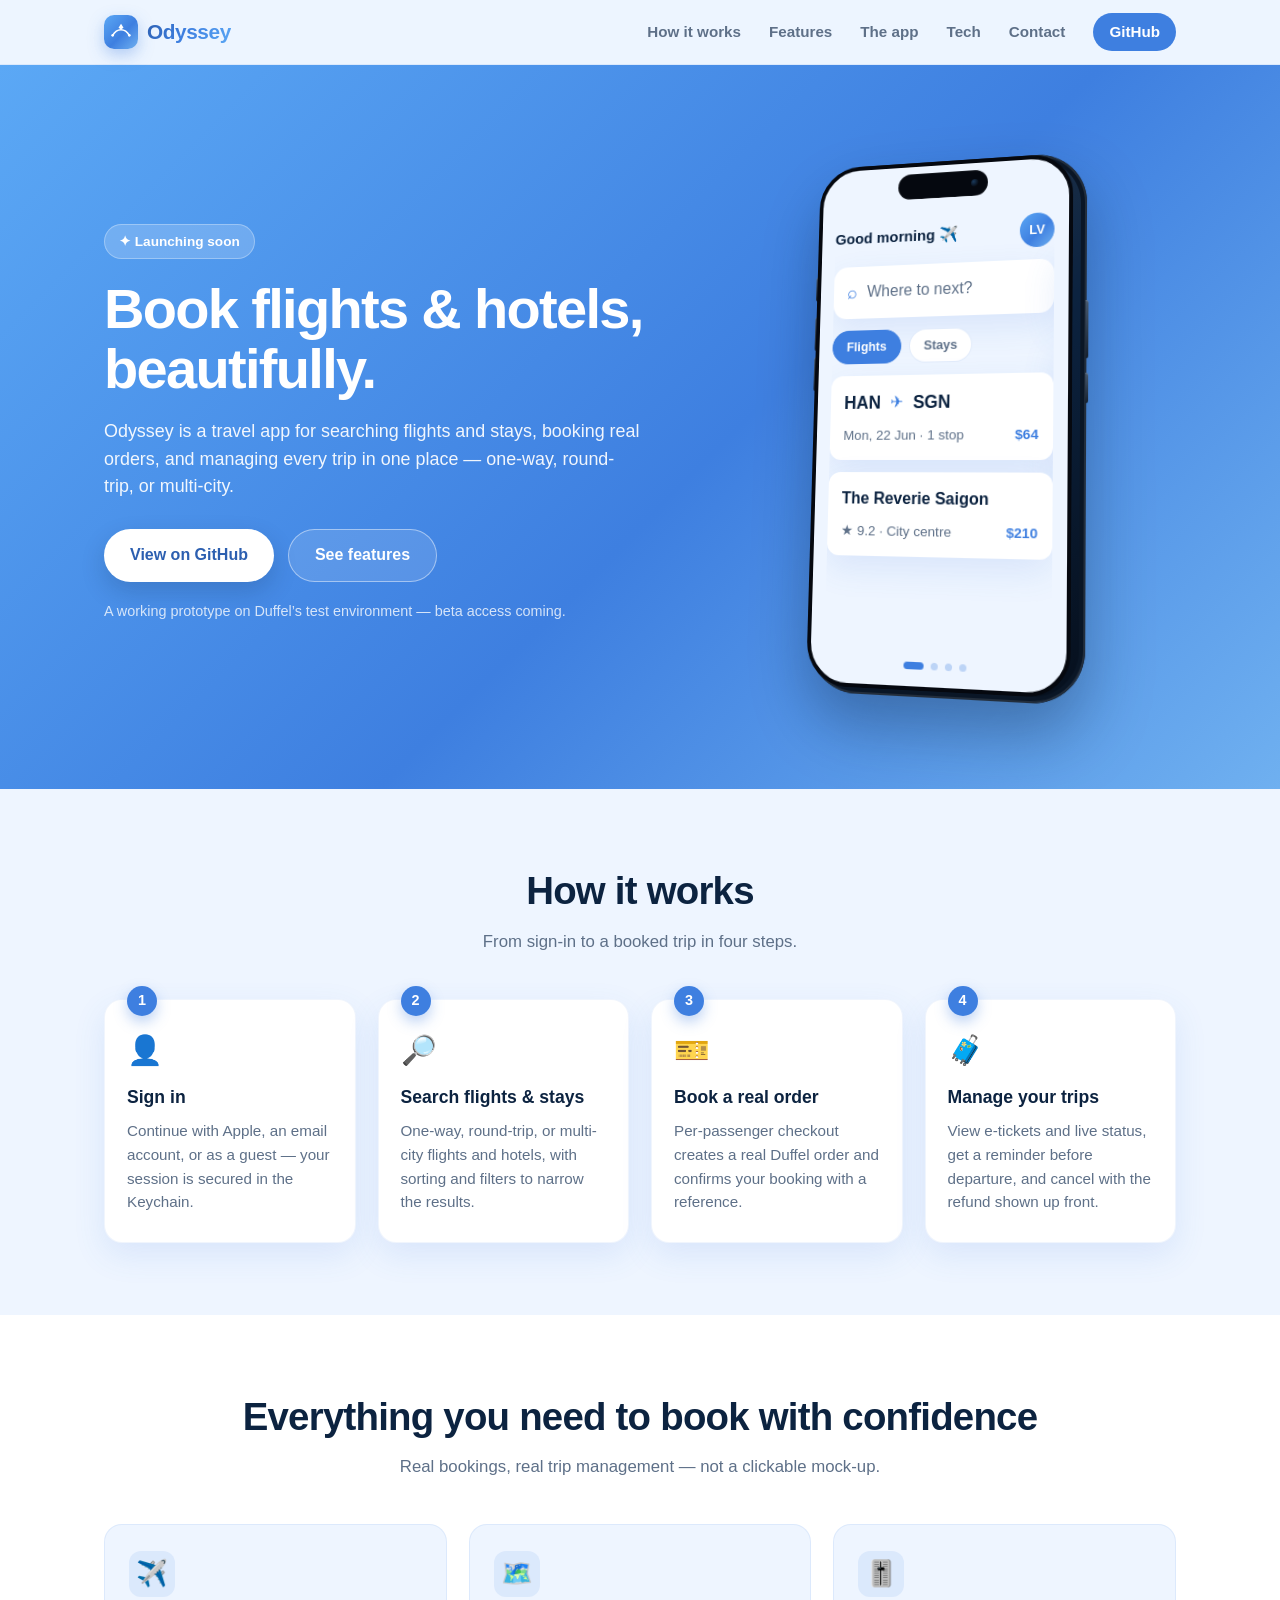
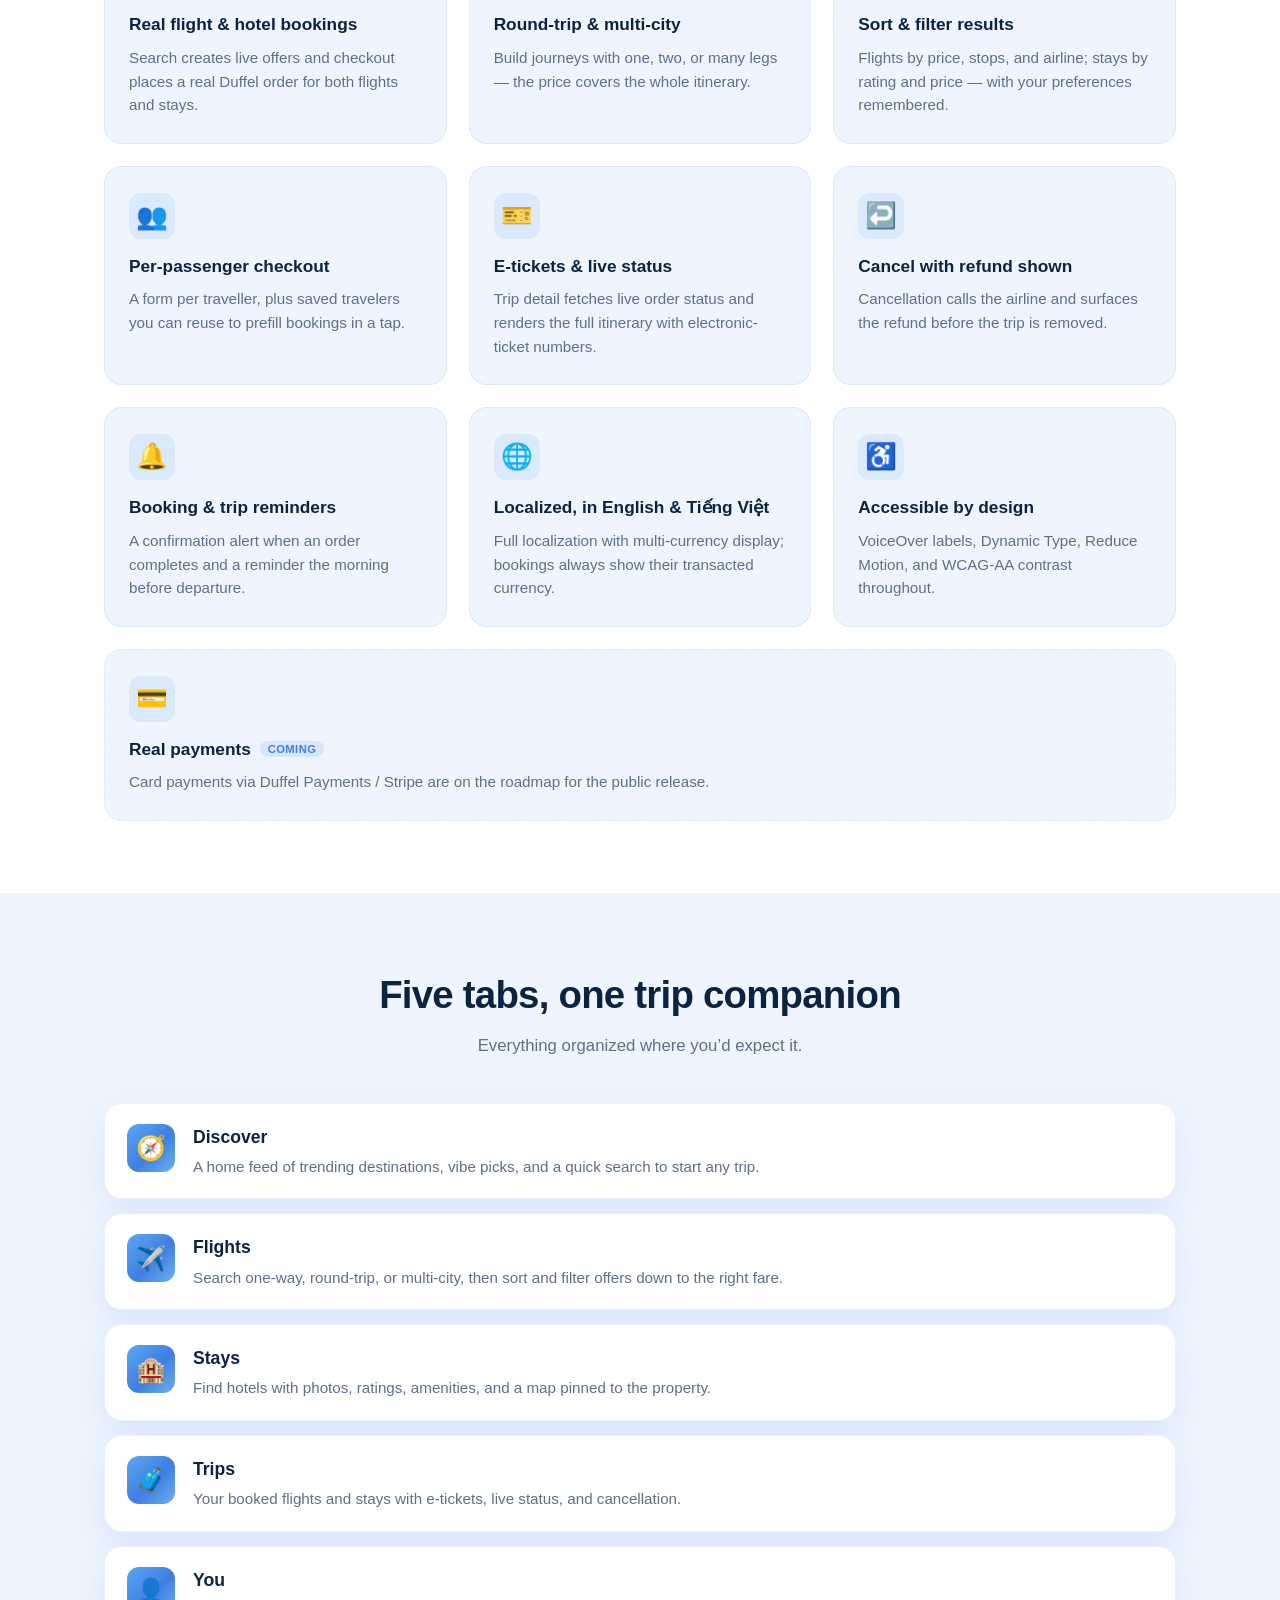
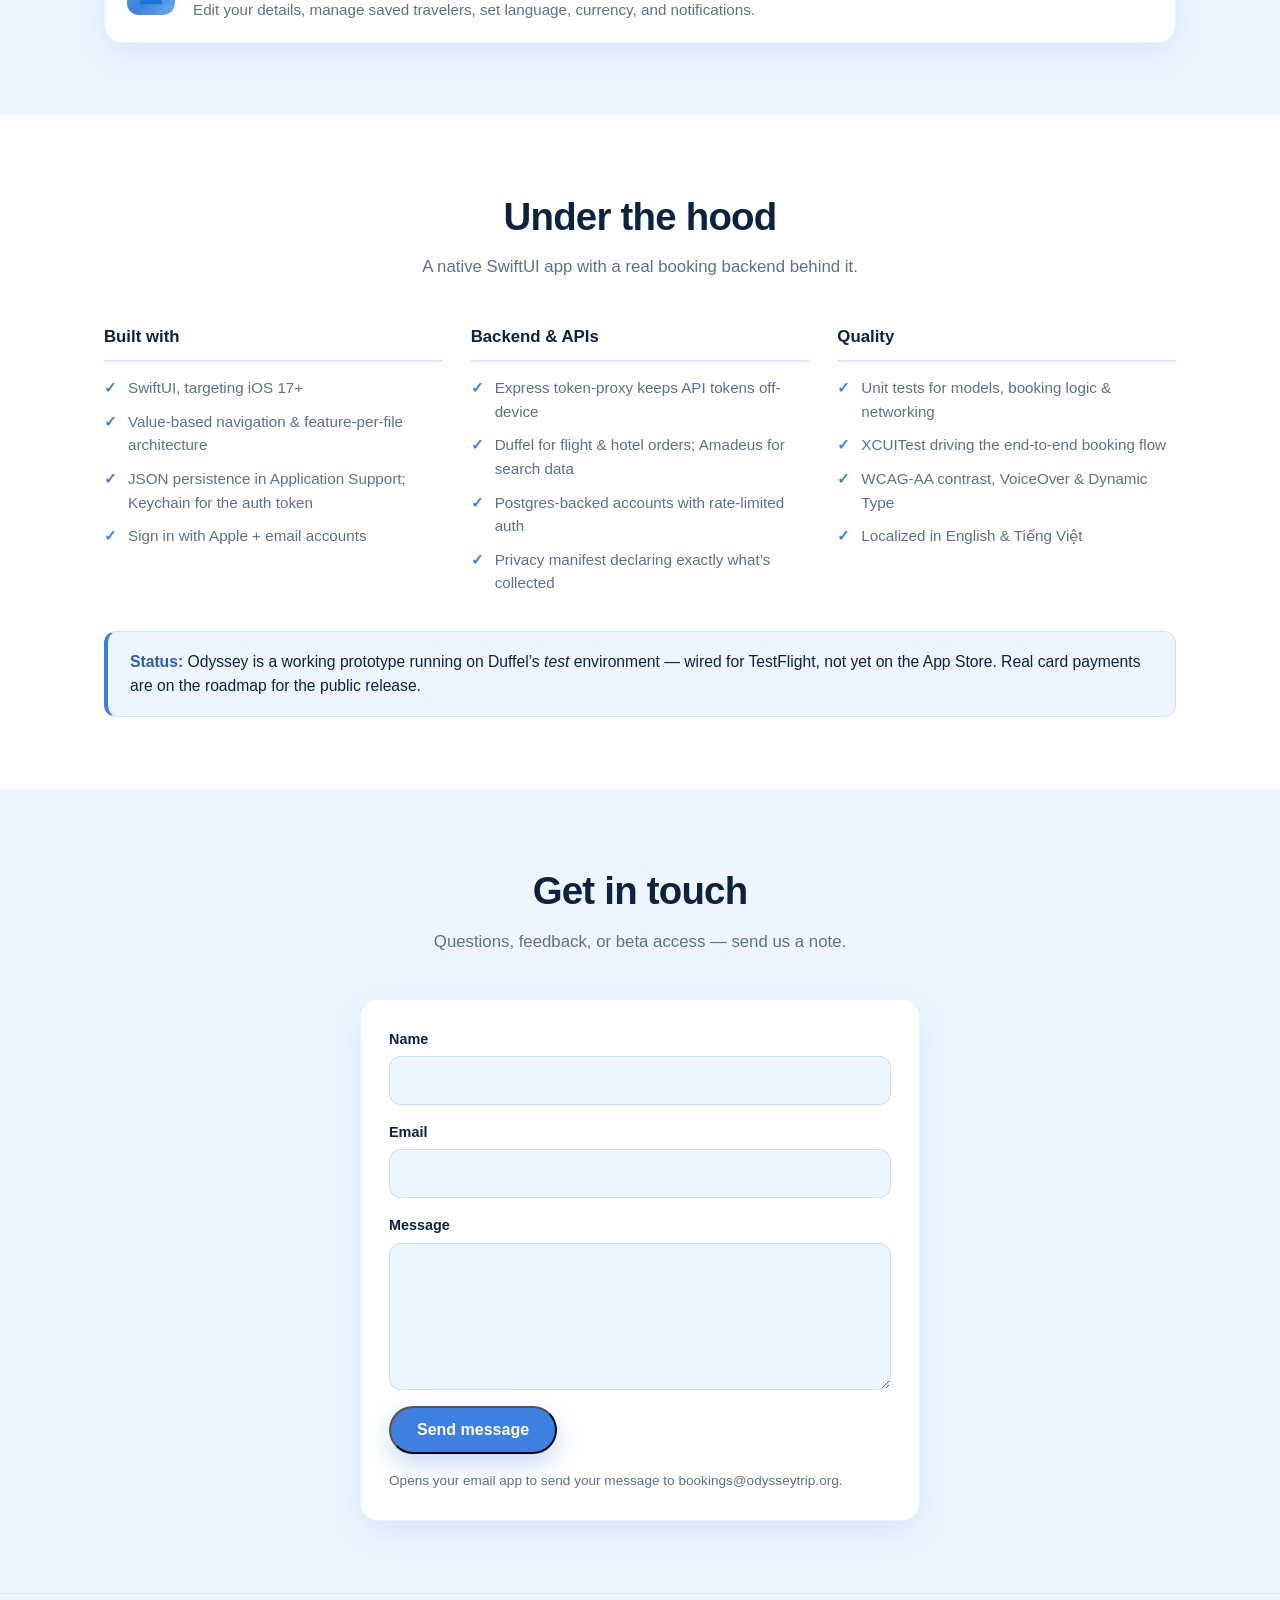
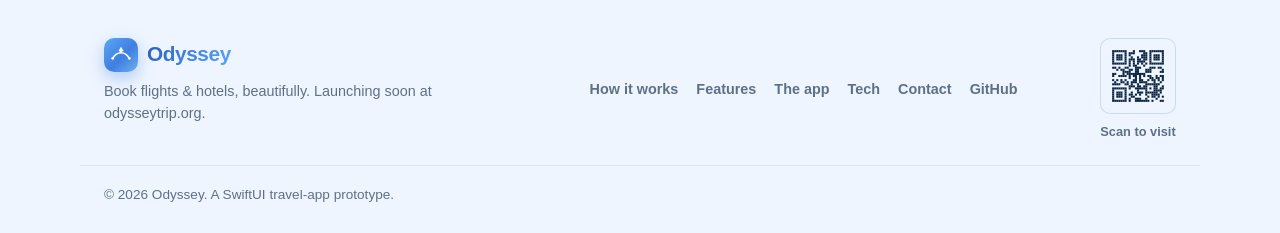
==== commit 94a62361: "update styles" ====
--- a/index.html
+++ b/index.html
@@ -36,6 +36,7 @@
         <a href="#features">Features</a>
         <a href="#app">The app</a>
         <a href="#tech">Tech</a>
+        <a href="#contact">Contact</a>
         <a class="nav-cta" href="https://github.com/LongHoang0887/travel-web-public">GitHub</a>
       </nav>
     </div>
@@ -46,7 +47,7 @@
       <div class="container hero-grid">
         <div class="hero-copy">
           <span class="badge">✦ Launching soon</span>
-          <h1 class="hero-title">Book flights &amp; hotels,<br />beautifully.</h1>
+          <h1 class="hero-title">Book flights &amp; hotels, beautifully.</h1>
           <p class="hero-sub">
             Odyssey is a travel app for searching flights and stays, booking real
             orders, and managing every trip in one place — one-way, round-trip,
@@ -61,7 +62,12 @@
 
         <div class="hero-visual" aria-hidden="true">
           <div class="phone">
-            <div class="phone-notch"></div>
+            <div class="phone-island"></div>
+            <span class="pbtn pbtn-action"></span>
+            <span class="pbtn pbtn-volup"></span>
+            <span class="pbtn pbtn-voldn"></span>
+            <span class="pbtn pbtn-side"></span>
+            <span class="pbtn pbtn-cam"></span>
             <div class="phone-screen">
               <div class="phone-slider">
                 <div class="phone-track">
@@ -117,7 +123,7 @@
 
                   <!-- Screen 3 · Stay detail -->
                   <div class="phone-slide">
-                    <div class="stay-photo"><span class="ph-label">hotel photo</span></div>
+                    <div class="stay-photo"><img src="assets/reverie-saigon.jpg" alt="" loading="lazy" /></div>
                     <div class="app-card-title">The Reverie Saigon</div>
                     <div class="app-card-row"><span>★ 9.2 · City centre · 0.4 km</span></div>
                     <div class="app-amen"><span>Pool</span><span>Spa</span><span>Wi-Fi</span><span>Breakfast</span></div>
@@ -326,12 +332,44 @@
         </div>
       </div>
     </section>
+    <section id="contact" class="section">
+      <div class="container">
+        <h2 class="section-title">Get in touch</h2>
+        <p class="section-lead">Questions, feedback, or beta access — send us a note.</p>
+        <form class="contact-form" id="contact-form" novalidate>
+          <div class="field">
+            <label for="cf-name">Name</label>
+            <input id="cf-name" name="name" type="text" autocomplete="name" required />
+          </div>
+          <div class="field">
+            <label for="cf-email">Email</label>
+            <input id="cf-email" name="email" type="email" autocomplete="email" required />
+          </div>
+          <div class="field">
+            <label for="cf-message">Message</label>
+            <textarea id="cf-message" name="message" rows="5" required></textarea>
+          </div>
+          <button class="btn btn-submit" type="submit">Send message</button>
+          <p class="contact-note">Opens your email app to send your message to bookings@odysseytrip.org.</p>
+        </form>
+      </div>
+    </section>
   </main>
 
   <footer class="site-footer">
     <div class="container footer-inner">
       <div>
-        <span class="brand">Odyssey</span>
+        <span class="brand">
+          <span class="brand-mark" aria-hidden="true">
+            <svg viewBox="0 0 24 24" width="20" height="20" fill="none" stroke="currentColor" stroke-width="2" stroke-linecap="round" stroke-linejoin="round">
+              <path d="M2 16c5-9 15-9 20 0" />
+              <path d="M12 2l3 5-3 2-3-2 3-5z" fill="currentColor" stroke="none" />
+              <circle cx="2" cy="16" r="1.6" fill="currentColor" stroke="none" />
+              <circle cx="22" cy="16" r="1.6" fill="currentColor" stroke="none" />
+            </svg>
+          </span>
+          <span class="brand-name">Odyssey</span>
+        </span>
         <p class="footer-tag">Book flights &amp; hotels, beautifully. Launching soon at odysseytrip.org.</p>
       </div>
       <nav class="footer-nav" aria-label="Footer">
@@ -339,8 +377,13 @@
         <a href="#features">Features</a>
         <a href="#app">The app</a>
         <a href="#tech">Tech</a>
+        <a href="#contact">Contact</a>
         <a href="https://github.com/LongHoang0887/travel-web-public">GitHub</a>
       </nav>
+      <a class="footer-qr" href="https://odysseytrip.org/">
+        <img src="assets/qr-odysseytrip.svg" alt="QR code linking to odysseytrip.org" width="76" height="76" />
+        <span>Scan to visit</span>
+      </a>
     </div>
     <div class="container footer-legal">
       <span>© 2026 Odyssey. A SwiftUI travel-app prototype.</span>
--- a/styles.css
+++ b/styles.css
@@ -26,6 +26,7 @@
   /* Layout */
   --container: 1120px;
   --gutter: 24px;
+  --section-y: 72px;       /* vertical rhythm between sections */
 
   /* Typography */
   --font: -apple-system, BlinkMacSystemFont, "Segoe UI", Roboto, Helvetica, Arial, sans-serif;
@@ -49,7 +50,7 @@
 
 /* Layout helpers */
 .container { width: 100%; max-width: var(--container); margin-inline: auto; padding-inline: var(--gutter); }
-.section { padding-block: 72px; }
+.section { padding-block: var(--section-y); }
 
 /* Header / nav */
 .site-header {
@@ -79,7 +80,7 @@
   transform: translateY(-1px) rotate(-3deg);
   box-shadow: 0 10px 22px rgba(62, 127, 224, 0.45);
 }
-.site-nav { display: flex; gap: 28px; }
+.site-nav { display: flex; align-items: center; gap: 28px; }
 .site-nav a { color: var(--muted); font-weight: 600; font-size: 0.95rem; }
 .site-nav a:hover { color: var(--text); }
 .nav-cta {
@@ -121,6 +122,15 @@
 .footer-nav { display: flex; flex-wrap: wrap; gap: 18px; align-items: center; }
 .footer-nav a { color: var(--muted); font-weight: 600; }
 .footer-nav a:hover { color: var(--text); }
+.footer-qr {
+  display: inline-flex; flex-direction: column; align-items: center; gap: 8px;
+  color: var(--muted); font-weight: 600; font-size: 0.8rem;
+}
+.footer-qr img {
+  padding: 7px; border-radius: 10px; background: var(--bg);
+  border: 1px solid rgba(62, 127, 224, 0.22);
+}
+.footer-qr:hover { color: var(--text); }
 .footer-legal {
   padding-top: 18px; border-top: 1px solid rgba(62, 127, 224, 0.10);
   font-size: 0.85rem;
@@ -173,7 +183,7 @@
 @media (max-width: 860px) {
   .flow { grid-template-columns: 1fr 1fr; }
 }
-@media (max-width: 480px) {
+@media (max-width: 540px) {
   .flow { grid-template-columns: 1fr; }
 }
 
@@ -183,8 +193,8 @@
   display: grid;
   grid-template-columns: repeat(3, 1fr);
   gap: 22px;
-}
-.feature-grid { perspective: 1200px; }
+  perspective: 1200px;
+}
 .feature-card {
   background: var(--bg);
   border: 1px solid rgba(62, 127, 224, 0.10);
@@ -198,15 +208,15 @@
   box-shadow: 0 24px 44px rgba(62, 127, 224, 0.22);
 }
 .feature-card:hover .feature-icon { transform: translateZ(22px); }
-.feature-icon { transition: transform 0.22s cubic-bezier(0.22, 1, 0.36, 1); }
 .feature-icon {
   font-size: 1.6rem; display: grid; place-items: center;
   width: 46px; height: 46px; border-radius: 12px;
   background: rgba(62, 127, 224, 0.10); margin-bottom: 14px;
+  transition: transform 0.22s cubic-bezier(0.22, 1, 0.36, 1);
 }
 .feature-card h3 { font-size: 1.08rem; font-weight: 700; margin: 0 0 8px; }
 .feature-card p { color: var(--muted); font-size: 0.95rem; margin: 0; }
-.feature-soon { border-style: dashed; }
+.feature-soon { border-style: dashed; grid-column: 1 / -1; }
 .pill {
   font-size: 0.7rem; font-weight: 700; text-transform: uppercase; letter-spacing: 0.04em;
   color: var(--accent); background: rgba(62, 127, 224, 0.12);
@@ -222,7 +232,7 @@
 
 /* ---------- App surfaces (tabs) ---------- */
 .tabs {
-  list-style: none; margin: 0 auto; padding: 0; max-width: 760px;
+  list-style: none; margin: 0; padding: 0;
   display: grid; gap: 14px;
 }
 .tab-row {
@@ -273,6 +283,37 @@
 @media (max-width: 860px) {
   .tech-grid { grid-template-columns: 1fr; gap: 24px; }
 }
+
+/* ---------- Contact form ---------- */
+.contact-form {
+  max-width: 560px; margin: 0 auto;
+  background: var(--surface);
+  border: 1px solid rgba(62, 127, 224, 0.10);
+  border-radius: var(--radius);
+  padding: 28px;
+  box-shadow: var(--card-shadow);
+  display: grid; gap: 16px;
+}
+.field { display: grid; gap: 6px; }
+.field label { font-weight: 700; font-size: 0.9rem; color: var(--text); }
+.contact-form input,
+.contact-form textarea {
+  font: inherit; color: var(--text);
+  background: var(--bg);
+  border: 1px solid rgba(62, 127, 224, 0.20);
+  border-radius: var(--radius-sm);
+  padding: 11px 13px;
+}
+.contact-form textarea { resize: vertical; min-height: 120px; }
+.contact-form input:focus-visible,
+.contact-form textarea:focus-visible { border-color: var(--accent); }
+.btn-submit {
+  justify-self: start;
+  background: var(--accent); color: #fff;
+  box-shadow: 0 10px 24px rgba(62, 127, 224, 0.28);
+}
+.btn-submit:hover { background: var(--accent-dark); color: #fff; }
+.contact-note { margin: 0; font-size: 0.85rem; color: var(--muted); }
 
 /* ---------- Hero ---------- */
 .hero {
@@ -333,10 +374,14 @@
 .phone {
   position: relative;
   width: 280px;
-  background: #0C2340;
-  border-radius: 40px;
-  padding: 12px;
-  box-shadow: 0 30px 60px rgba(12, 35, 64, 0.35), inset 0 0 0 2px rgba(255,255,255,0.06);
+  /* Titanium-style frame edge (iPhone 17 Pro) */
+  background: linear-gradient(145deg, #2a3a4d, #0C2340 45%, #060f1c);
+  border-radius: 52px;
+  padding: 10px;
+  box-shadow:
+    0 30px 60px rgba(12, 35, 64, 0.35),
+    inset 0 0 0 2px rgba(255, 255, 255, 0.10),   /* polished rim highlight */
+    inset 0 0 0 6px #0a1626;                       /* matte inner bezel */
   transform-style: preserve-3d;
   /* Gentle resting 3D tilt; JS overrides via --rx/--ry on pointer move */
   transform:
@@ -352,14 +397,35 @@
 /* Lift inner content forward in 3D space for depth */
 .phone .phone-screen { transform: translateZ(28px); }
 .phone .app-card, .phone .app-confirm { transform: translateZ(18px); }
-.phone-notch {
-  position: absolute; top: 12px; left: 50%; transform: translateX(-50%);
-  width: 120px; height: 22px; background: #0C2340; border-radius: 0 0 16px 16px; z-index: 2;
+/* Side buttons (iPhone 17 Pro) — Action + volume left, side + Camera Control right */
+.pbtn {
+  position: absolute; width: 3px; z-index: 1;
+  background: linear-gradient(180deg, #46586d, #16202e);
+  box-shadow: inset 0 1px 0 rgba(255, 255, 255, 0.18);
+}
+.pbtn-action { left: -2px; top: 116px; height: 26px; border-radius: 3px 0 0 3px; }
+.pbtn-volup  { left: -2px; top: 158px; height: 36px; border-radius: 3px 0 0 3px; }
+.pbtn-voldn  { left: -2px; top: 200px; height: 36px; border-radius: 3px 0 0 3px; }
+.pbtn-side   { right: -2px; top: 150px; height: 58px; border-radius: 0 3px 3px 0; }
+.pbtn-cam    { right: -2px; top: 222px; height: 30px; border-radius: 0 3px 3px 0; }
+
+/* Dynamic Island — floating pill (iPhone 17 Pro) */
+.phone-island {
+  position: absolute; top: 22px; left: 50%; transform: translateX(-50%) translateZ(30px);
+  width: 92px; height: 26px; background: #05080f; border-radius: 999px; z-index: 3;
+  box-shadow: inset 0 0 0 1px rgba(255, 255, 255, 0.06);
+}
+/* Camera dot inside the island */
+.phone-island::after {
+  content: ""; position: absolute; top: 50%; right: 9px; transform: translateY(-50%);
+  width: 8px; height: 8px; border-radius: 50%;
+  background: radial-gradient(circle at 30% 30%, #1b3a5c, #05080f 70%);
 }
 .phone-screen {
   background: var(--bg);
-  border-radius: 30px;
-  padding: 34px 16px 18px;
+  border: 4px solid #05080f;   /* thin black display bezel (iPhone 17) */
+  border-radius: 42px;
+  padding: 54px 14px 16px;
   display: flex; flex-direction: column; gap: 12px;
   min-height: 520px;
 }
@@ -433,13 +499,8 @@
 
 .stay-photo {
   position: relative; height: 132px; border-radius: var(--radius-sm); overflow: hidden;
-  background: repeating-linear-gradient(45deg, #d8e6fb, #d8e6fb 10px, #cfe0f8 10px, #cfe0f8 20px);
-  display: grid; place-items: center;
-}
-.ph-label {
-  font-family: ui-monospace, SFMono-Regular, Menlo, monospace; font-size: 0.72rem;
-  color: var(--accent-dark); background: rgba(255, 255, 255, 0.72); padding: 3px 8px; border-radius: 6px;
-}
+}
+.stay-photo img { width: 100%; height: 100%; object-fit: cover; }
 .app-amen { display: flex; gap: 6px; flex-wrap: wrap; }
 .app-amen span {
   font-size: 0.72rem; font-weight: 600; color: var(--muted);
@@ -484,7 +545,7 @@
   .site-nav.is-open { max-height: 360px; padding: 8px var(--gutter) 16px; }
   .site-nav a { padding: 12px 0; width: 100%; }
   .nav-cta { display: inline-block; margin-top: 8px; }
-  .section { padding-block: 56px; }
+  :root { --section-y: 56px; }
   .hero { padding-block: 56px 64px; }
 }
 
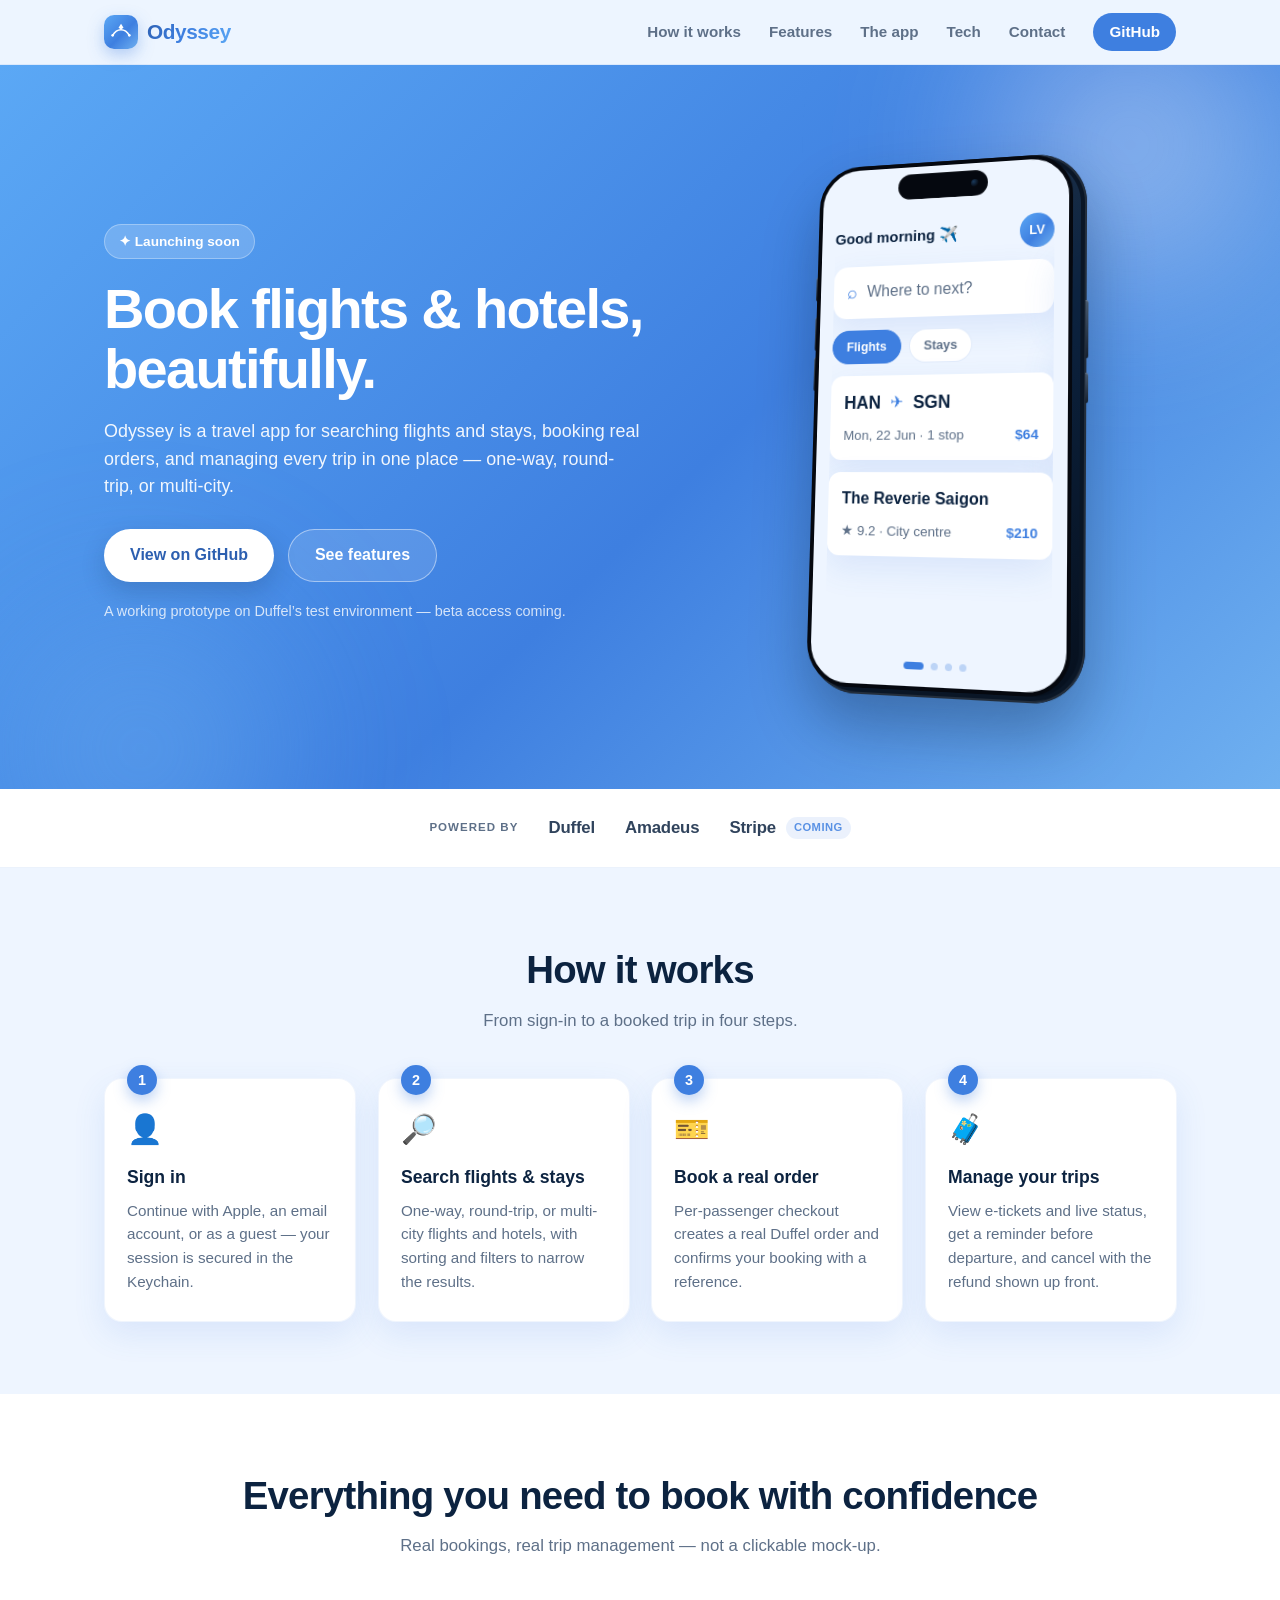
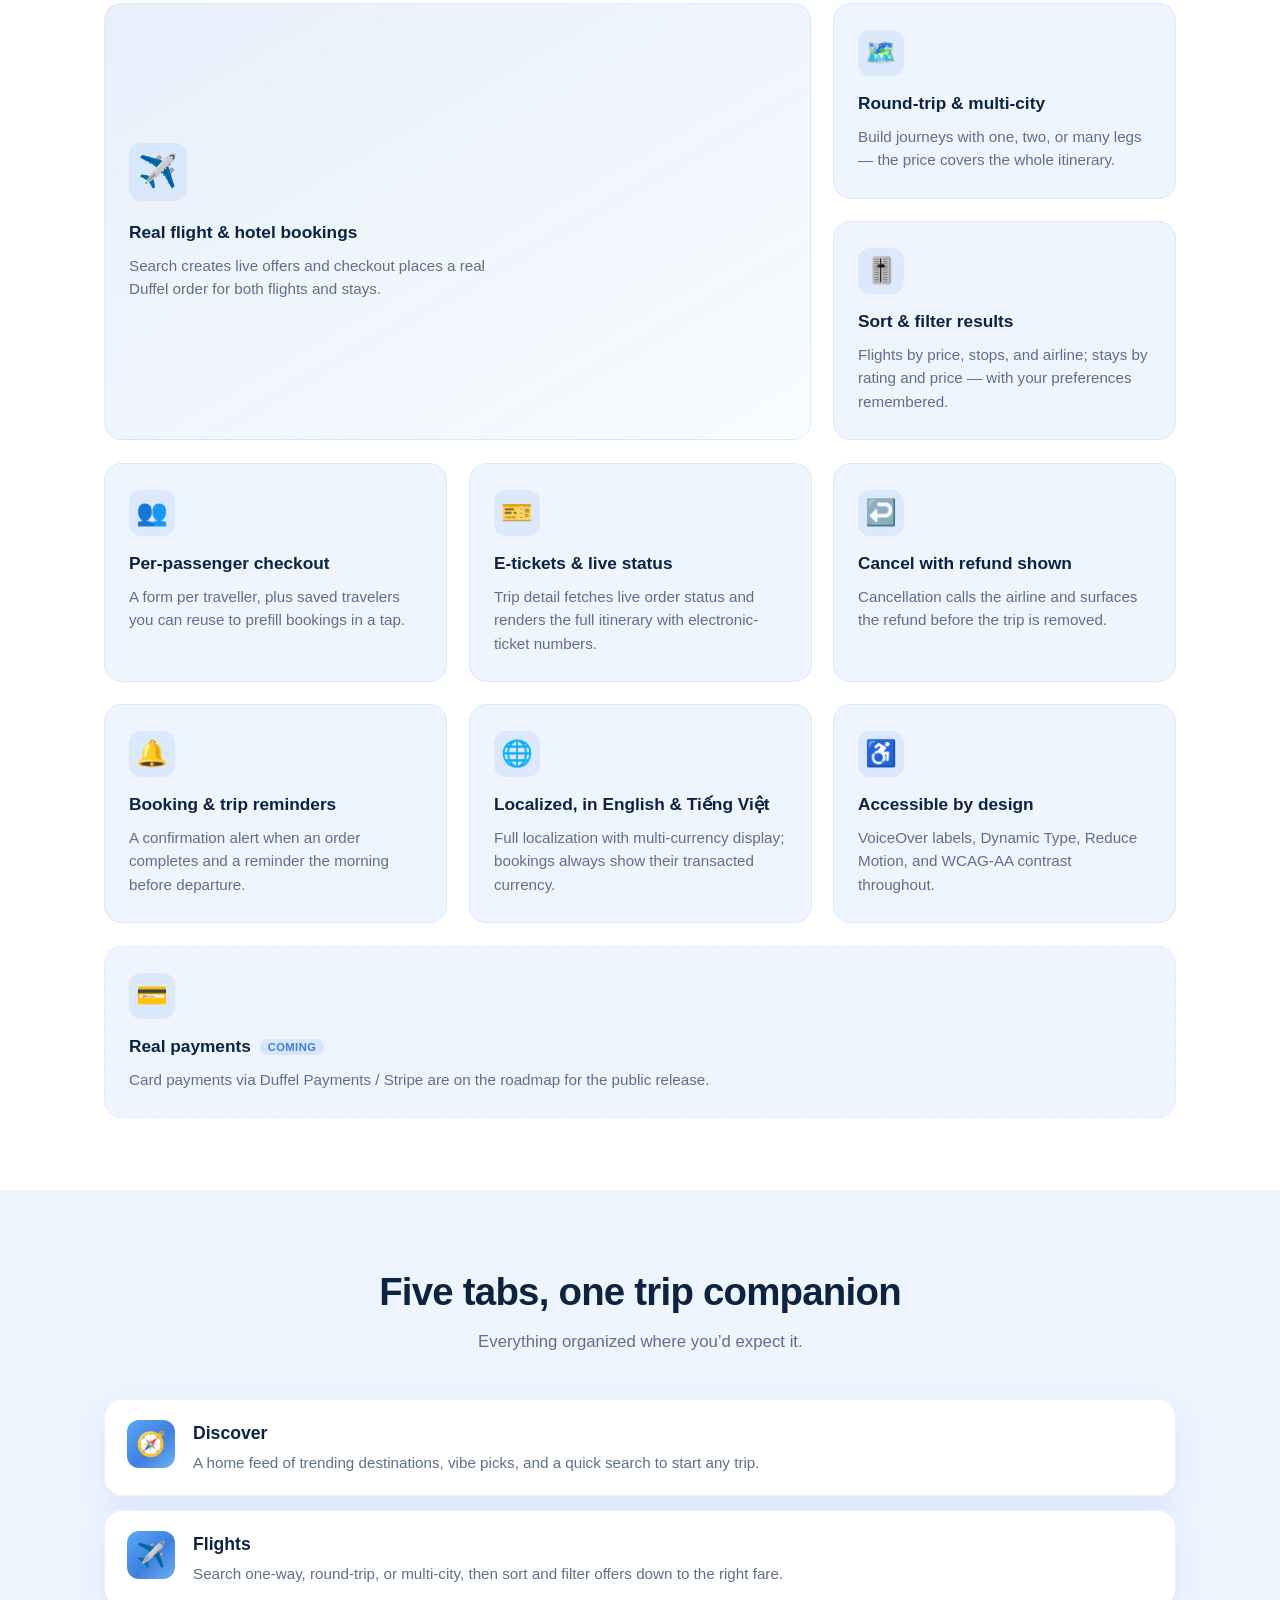
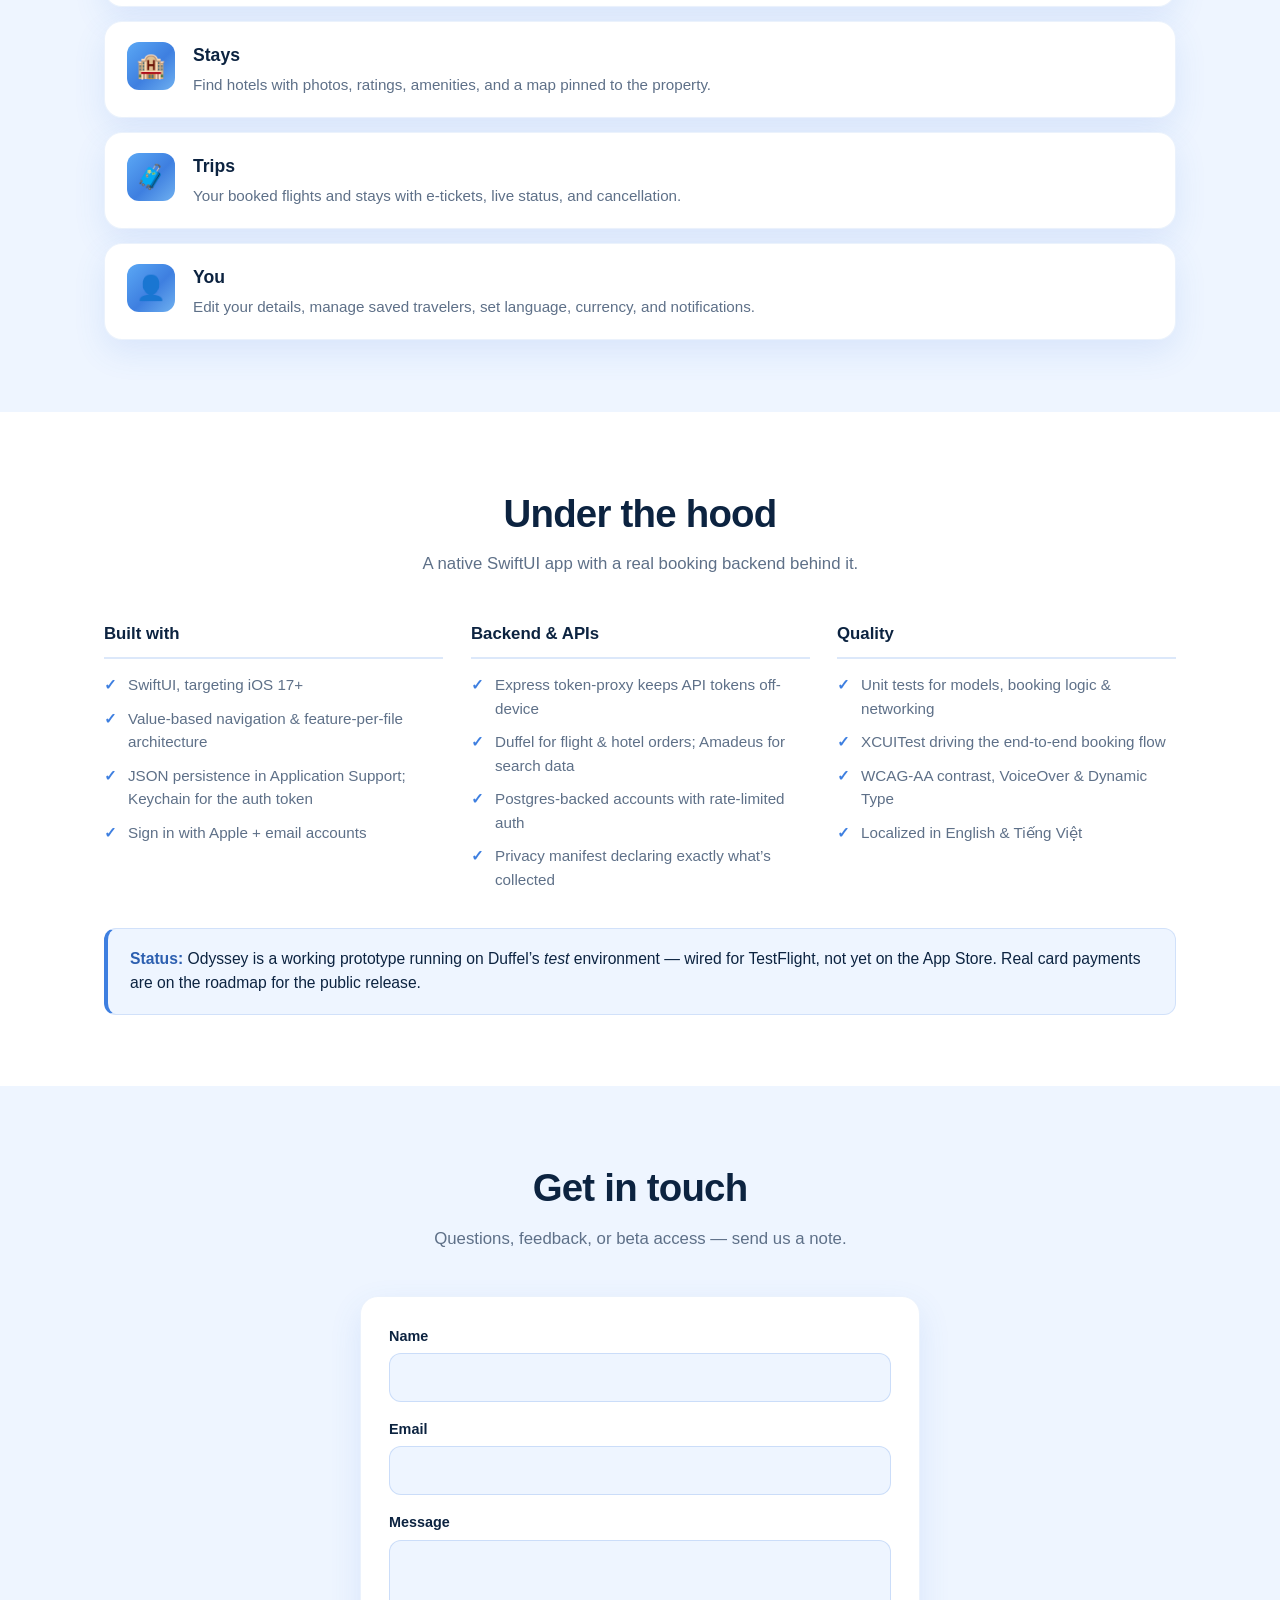
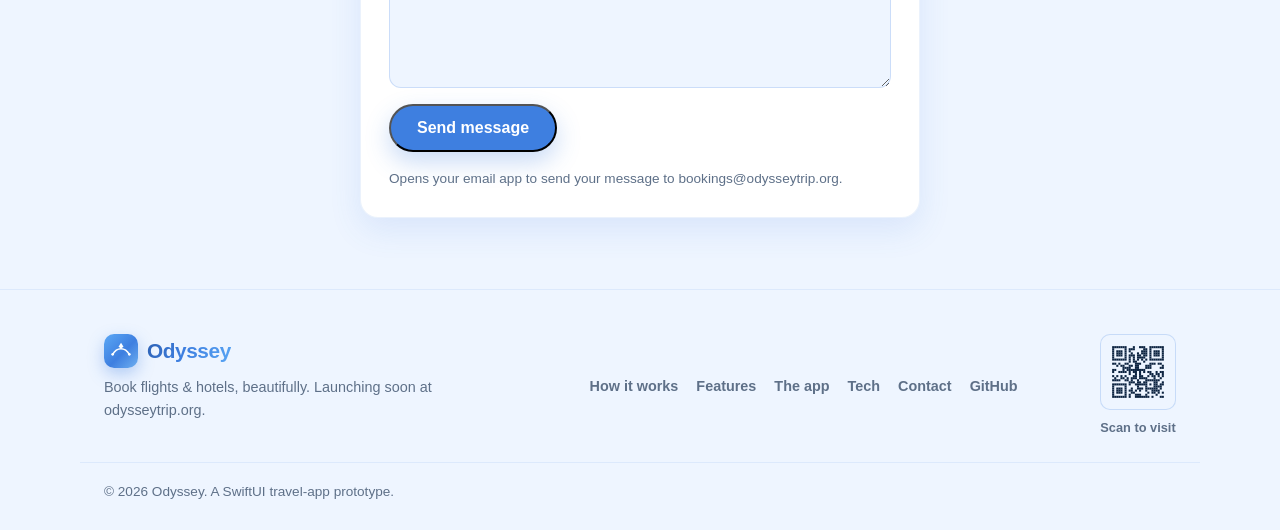
==== commit 766fdfe2: "enable dark mode" ====
--- a/index.html
+++ b/index.html
@@ -3,6 +3,8 @@
 <head>
   <meta charset="UTF-8" />
   <meta name="viewport" content="width=device-width, initial-scale=1.0" />
+  <meta name="theme-color" content="#EEF5FF" media="(prefers-color-scheme: light)" />
+  <meta name="theme-color" content="#0A1626" media="(prefers-color-scheme: dark)" />
   <meta name="google-site-verification" content="tk3JB9JETozbSw8RD2MD5qBuFAfUbJif8vrS-UOYm7U" />
   <title>Odyssey — Book flights & hotels, beautifully</title>
   <meta name="description" content="Odyssey is a travel app for booking flights and hotels — search, book real orders, and manage your trips. Launching soon." />
@@ -12,6 +14,8 @@
   <meta property="og:url" content="https://odysseytrip.org/" />
   <meta property="og:type" content="website" />
   <link rel="stylesheet" href="styles.css" />
+  <!-- Mark JS as available before first paint so scroll-reveal hides nothing when JS is off -->
+  <script>document.documentElement.classList.add("js");</script>
 </head>
 <body>
   <a class="skip-link" href="#top">Skip to content</a>
@@ -157,30 +161,40 @@
         </div>
       </div>
     </section>
+    <section class="trust" aria-label="Powered by">
+      <div class="container trust-inner">
+        <span class="trust-label">Powered by</span>
+        <ul class="trust-list">
+          <li>Duffel</li>
+          <li>Amadeus</li>
+          <li>Stripe <span class="pill">Coming</span></li>
+        </ul>
+      </div>
+    </section>
     <section id="how" class="section">
       <div class="container">
-        <h2 class="section-title">How it works</h2>
-        <p class="section-lead">From sign-in to a booked trip in four steps.</p>
+        <h2 class="section-title reveal">How it works</h2>
+        <p class="section-lead reveal">From sign-in to a booked trip in four steps.</p>
         <ol class="flow">
-          <li class="flow-step">
+          <li class="flow-step reveal">
             <span class="flow-num">1</span>
             <span class="flow-icon">👤</span>
             <h3 class="flow-title">Sign in</h3>
             <p class="flow-text">Continue with Apple, an email account, or as a guest — your session is secured in the Keychain.</p>
           </li>
-          <li class="flow-step">
+          <li class="flow-step reveal">
             <span class="flow-num">2</span>
             <span class="flow-icon">🔎</span>
             <h3 class="flow-title">Search flights &amp; stays</h3>
             <p class="flow-text">One-way, round-trip, or multi-city flights and hotels, with sorting and filters to narrow the results.</p>
           </li>
-          <li class="flow-step">
+          <li class="flow-step reveal">
             <span class="flow-num">3</span>
             <span class="flow-icon">🎫</span>
             <h3 class="flow-title">Book a real order</h3>
             <p class="flow-text">Per-passenger checkout creates a real Duffel order and confirms your booking with a reference.</p>
           </li>
-          <li class="flow-step">
+          <li class="flow-step reveal">
             <span class="flow-num">4</span>
             <span class="flow-icon">🧳</span>
             <h3 class="flow-title">Manage your trips</h3>
@@ -191,55 +205,55 @@
     </section>
     <section id="features" class="section section-alt">
       <div class="container">
-        <h2 class="section-title">Everything you need to book with confidence</h2>
-        <p class="section-lead">Real bookings, real trip management — not a clickable mock-up.</p>
+        <h2 class="section-title reveal">Everything you need to book with confidence</h2>
+        <p class="section-lead reveal">Real bookings, real trip management — not a clickable mock-up.</p>
         <div class="feature-grid">
-          <article class="feature-card">
+          <article class="feature-card feature-card--lg reveal">
             <span class="feature-icon">✈️</span>
             <h3>Real flight &amp; hotel bookings</h3>
             <p>Search creates live offers and checkout places a real Duffel order for both flights and stays.</p>
           </article>
-          <article class="feature-card">
+          <article class="feature-card reveal">
             <span class="feature-icon">🗺️</span>
             <h3>Round-trip &amp; multi-city</h3>
             <p>Build journeys with one, two, or many legs — the price covers the whole itinerary.</p>
           </article>
-          <article class="feature-card">
+          <article class="feature-card reveal">
             <span class="feature-icon">🎚️</span>
             <h3>Sort &amp; filter results</h3>
             <p>Flights by price, stops, and airline; stays by rating and price — with your preferences remembered.</p>
           </article>
-          <article class="feature-card">
+          <article class="feature-card reveal">
             <span class="feature-icon">👥</span>
             <h3>Per-passenger checkout</h3>
             <p>A form per traveller, plus saved travelers you can reuse to prefill bookings in a tap.</p>
           </article>
-          <article class="feature-card">
+          <article class="feature-card reveal">
             <span class="feature-icon">🎫</span>
             <h3>E-tickets &amp; live status</h3>
             <p>Trip detail fetches live order status and renders the full itinerary with electronic-ticket numbers.</p>
           </article>
-          <article class="feature-card">
+          <article class="feature-card reveal">
             <span class="feature-icon">↩️</span>
             <h3>Cancel with refund shown</h3>
             <p>Cancellation calls the airline and surfaces the refund before the trip is removed.</p>
           </article>
-          <article class="feature-card">
+          <article class="feature-card reveal">
             <span class="feature-icon">🔔</span>
             <h3>Booking &amp; trip reminders</h3>
             <p>A confirmation alert when an order completes and a reminder the morning before departure.</p>
           </article>
-          <article class="feature-card">
+          <article class="feature-card reveal">
             <span class="feature-icon">🌐</span>
             <h3>Localized, in English &amp; Tiếng Việt</h3>
             <p>Full localization with multi-currency display; bookings always show their transacted currency.</p>
           </article>
-          <article class="feature-card">
+          <article class="feature-card reveal">
             <span class="feature-icon">♿</span>
             <h3>Accessible by design</h3>
             <p>VoiceOver labels, Dynamic Type, Reduce Motion, and WCAG-AA contrast throughout.</p>
           </article>
-          <article class="feature-card feature-soon">
+          <article class="feature-card feature-soon reveal">
             <span class="feature-icon">💳</span>
             <h3>Real payments <span class="pill">Coming</span></h3>
             <p>Card payments via Duffel Payments / Stripe are on the roadmap for the public release.</p>
@@ -249,38 +263,38 @@
     </section>
     <section id="app" class="section">
       <div class="container">
-        <h2 class="section-title">Five tabs, one trip companion</h2>
-        <p class="section-lead">Everything organized where you’d expect it.</p>
+        <h2 class="section-title reveal">Five tabs, one trip companion</h2>
+        <p class="section-lead reveal">Everything organized where you’d expect it.</p>
         <ul class="tabs">
-          <li class="tab-row">
+          <li class="tab-row reveal">
             <span class="tab-icon">🧭</span>
             <div>
               <h3 class="tab-title">Discover</h3>
               <p class="tab-text">A home feed of trending destinations, vibe picks, and a quick search to start any trip.</p>
             </div>
           </li>
-          <li class="tab-row">
+          <li class="tab-row reveal">
             <span class="tab-icon">✈️</span>
             <div>
               <h3 class="tab-title">Flights</h3>
               <p class="tab-text">Search one-way, round-trip, or multi-city, then sort and filter offers down to the right fare.</p>
             </div>
           </li>
-          <li class="tab-row">
+          <li class="tab-row reveal">
             <span class="tab-icon">🏨</span>
             <div>
               <h3 class="tab-title">Stays</h3>
               <p class="tab-text">Find hotels with photos, ratings, amenities, and a map pinned to the property.</p>
             </div>
           </li>
-          <li class="tab-row">
+          <li class="tab-row reveal">
             <span class="tab-icon">🧳</span>
             <div>
               <h3 class="tab-title">Trips</h3>
               <p class="tab-text">Your booked flights and stays with e-tickets, live status, and cancellation.</p>
             </div>
           </li>
-          <li class="tab-row">
+          <li class="tab-row reveal">
             <span class="tab-icon">👤</span>
             <div>
               <h3 class="tab-title">You</h3>
@@ -292,11 +306,11 @@
     </section>
     <section id="tech" class="section section-alt">
       <div class="container">
-        <h2 class="section-title">Under the hood</h2>
-        <p class="section-lead">A native SwiftUI app with a real booking backend behind it.</p>
+        <h2 class="section-title reveal">Under the hood</h2>
+        <p class="section-lead reveal">A native SwiftUI app with a real booking backend behind it.</p>
 
         <div class="tech-grid">
-          <div class="tech-col">
+          <div class="tech-col reveal">
             <h3 class="tech-h">Built with</h3>
             <ul class="tech-list">
               <li>SwiftUI, targeting iOS 17+</li>
@@ -305,7 +319,7 @@
               <li>Sign in with Apple + email accounts</li>
             </ul>
           </div>
-          <div class="tech-col">
+          <div class="tech-col reveal">
             <h3 class="tech-h">Backend &amp; APIs</h3>
             <ul class="tech-list">
               <li>Express token-proxy keeps API tokens off-device</li>
@@ -314,7 +328,7 @@
               <li>Privacy manifest declaring exactly what’s collected</li>
             </ul>
           </div>
-          <div class="tech-col">
+          <div class="tech-col reveal">
             <h3 class="tech-h">Quality</h3>
             <ul class="tech-list">
               <li>Unit tests for models, booking logic &amp; networking</li>
@@ -325,7 +339,7 @@
           </div>
         </div>
 
-        <div class="status-banner">
+        <div class="status-banner reveal">
           <strong>Status:</strong> Odyssey is a working prototype running on Duffel’s
           <em>test</em> environment — wired for TestFlight, not yet on the App Store.
           Real card payments are on the roadmap for the public release.
@@ -334,9 +348,9 @@
     </section>
     <section id="contact" class="section">
       <div class="container">
-        <h2 class="section-title">Get in touch</h2>
-        <p class="section-lead">Questions, feedback, or beta access — send us a note.</p>
-        <form class="contact-form" id="contact-form" novalidate>
+        <h2 class="section-title reveal">Get in touch</h2>
+        <p class="section-lead reveal">Questions, feedback, or beta access — send us a note.</p>
+        <form class="contact-form reveal" id="contact-form" novalidate>
           <div class="field">
             <label for="cf-name">Name</label>
             <input id="cf-name" name="name" type="text" autocomplete="name" required />
--- a/styles.css
+++ b/styles.css
@@ -52,6 +52,18 @@
 .container { width: 100%; max-width: var(--container); margin-inline: auto; padding-inline: var(--gutter); }
 .section { padding-block: var(--section-y); }
 
+/* Scroll reveal — only active when JS is present (.js set before first paint) */
+.js .reveal {
+  opacity: 0;
+  transform: translateY(18px);
+  transition:
+    opacity 0.6s ease,
+    transform 0.6s cubic-bezier(0.22, 1, 0.36, 1);
+  transition-delay: var(--reveal-delay, 0ms);
+  will-change: opacity, transform;
+}
+.js .reveal.is-in { opacity: 1; transform: none; }
+
 /* Header / nav */
 .site-header {
   position: sticky; top: 0; z-index: 50;
@@ -192,22 +204,37 @@
 .feature-grid {
   display: grid;
   grid-template-columns: repeat(3, 1fr);
+  grid-auto-flow: row dense;
   gap: 22px;
-  perspective: 1200px;
 }
 .feature-card {
   background: var(--bg);
   border: 1px solid rgba(62, 127, 224, 0.10);
   border-radius: var(--radius);
   padding: 26px 24px;
-  transform-style: preserve-3d;
-  transition: transform 0.22s cubic-bezier(0.22, 1, 0.36, 1), box-shadow 0.22s ease;
+  transition:
+    transform 0.22s cubic-bezier(0.22, 1, 0.36, 1),
+    box-shadow 0.22s ease,
+    border-color 0.22s ease;
 }
 .feature-card:hover {
-  transform: translateY(-6px) rotateX(5deg) rotateY(-5deg);
-  box-shadow: 0 24px 44px rgba(62, 127, 224, 0.22);
-}
-.feature-card:hover .feature-icon { transform: translateZ(22px); }
+  transform: translateY(-4px);
+  border-color: rgba(62, 127, 224, 0.35);
+  box-shadow: 0 18px 38px rgba(62, 127, 224, 0.16);
+}
+.feature-card:hover .feature-icon { transform: scale(1.06); }
+/* Bento showcase tile — first feature spans a 2×2 block */
+.feature-card--lg {
+  grid-column: span 2;
+  grid-row: span 2;
+  display: flex;
+  flex-direction: column;
+  justify-content: center;
+  background: linear-gradient(150deg, rgba(62, 127, 224, 0.12), rgba(91, 168, 245, 0.04));
+}
+.feature-card--lg .feature-icon { width: 58px; height: 58px; font-size: 2rem; margin-bottom: 18px; }
+.feature-card--lg h3 { font-size: 1.45rem; }
+.feature-card--lg p { font-size: 1.05rem; max-width: 26em; }
 .feature-icon {
   font-size: 1.6rem; display: grid; place-items: center;
   width: 46px; height: 46px; border-radius: 12px;
@@ -225,9 +252,11 @@
 
 @media (max-width: 860px) {
   .feature-grid { grid-template-columns: 1fr 1fr; }
+  .feature-card--lg { grid-column: 1 / -1; grid-row: auto; }
 }
 @media (max-width: 540px) {
   .feature-grid { grid-template-columns: 1fr; }
+  .feature-card--lg { grid-column: auto; }
 }
 
 /* ---------- App surfaces (tabs) ---------- */
@@ -315,12 +344,57 @@
 .btn-submit:hover { background: var(--accent-dark); color: #fff; }
 .contact-note { margin: 0; font-size: 0.85rem; color: var(--muted); }
 
+/* ---------- Trust strip ---------- */
+.trust {
+  background: var(--surface);
+  border-bottom: 1px solid rgba(62, 127, 224, 0.10);
+  padding-block: 26px;
+}
+.trust-inner {
+  display: flex; flex-wrap: wrap;
+  align-items: center; justify-content: center;
+  gap: 12px 30px;
+}
+.trust-label {
+  text-transform: uppercase; letter-spacing: 0.09em;
+  font-size: 0.72rem; font-weight: 700; color: var(--muted);
+}
+.trust-list {
+  list-style: none; margin: 0; padding: 0;
+  display: flex; flex-wrap: wrap; align-items: center; gap: 12px 30px;
+}
+.trust-list li {
+  display: inline-flex; align-items: center; gap: 6px;
+  font-size: 1.05rem; font-weight: 800; letter-spacing: -0.01em;
+  color: var(--text); opacity: 0.85;
+}
+
 /* ---------- Hero ---------- */
 .hero {
+  position: relative;
+  isolation: isolate;
   background: var(--hero-gradient);
   color: #fff;
   padding-block: 88px 96px;
   overflow: hidden;
+}
+/* Soft aurora glow blobs for depth (sit above the gradient, below content) */
+.hero::before,
+.hero::after {
+  content: "";
+  position: absolute;
+  z-index: -1;
+  border-radius: 50%;
+  filter: blur(70px);
+  pointer-events: none;
+}
+.hero::before {
+  width: 440px; height: 440px; top: -140px; right: -70px;
+  background: radial-gradient(circle, rgba(255, 255, 255, 0.5), transparent 70%);
+}
+.hero::after {
+  width: 400px; height: 400px; bottom: -160px; left: -60px;
+  background: radial-gradient(circle, rgba(111, 176, 240, 0.55), transparent 70%);
 }
 .hero-grid {
   display: grid;
@@ -557,4 +631,24 @@
   }
   .feature-card:hover { transform: translateY(-4px); }
   .feature-card:hover .feature-icon { transform: none; }
-}
+  .js .reveal { opacity: 1; transform: none; transition: none; }
+}
+
+/* Dark theme — placed last so component overrides win the cascade.
+   Mostly token swaps; components already reference the variables. */
+@media (prefers-color-scheme: dark) {
+  :root {
+    --bg: #0A1626;
+    --surface: #11243C;
+    --text: #EAF2FF;
+    --muted: #9DB2CE;
+    --card-shadow: 0 14px 34px rgba(0, 0, 0, 0.5);
+  }
+  /* Glass header tint follows the dark page */
+  .site-header {
+    background: rgba(10, 22, 38, 0.82);
+    border-bottom-color: rgba(91, 155, 240, 0.18);
+  }
+  /* --accent-dark is tuned for white surfaces; brighten this label on dark */
+  .status-banner strong { color: var(--accent); }
+}
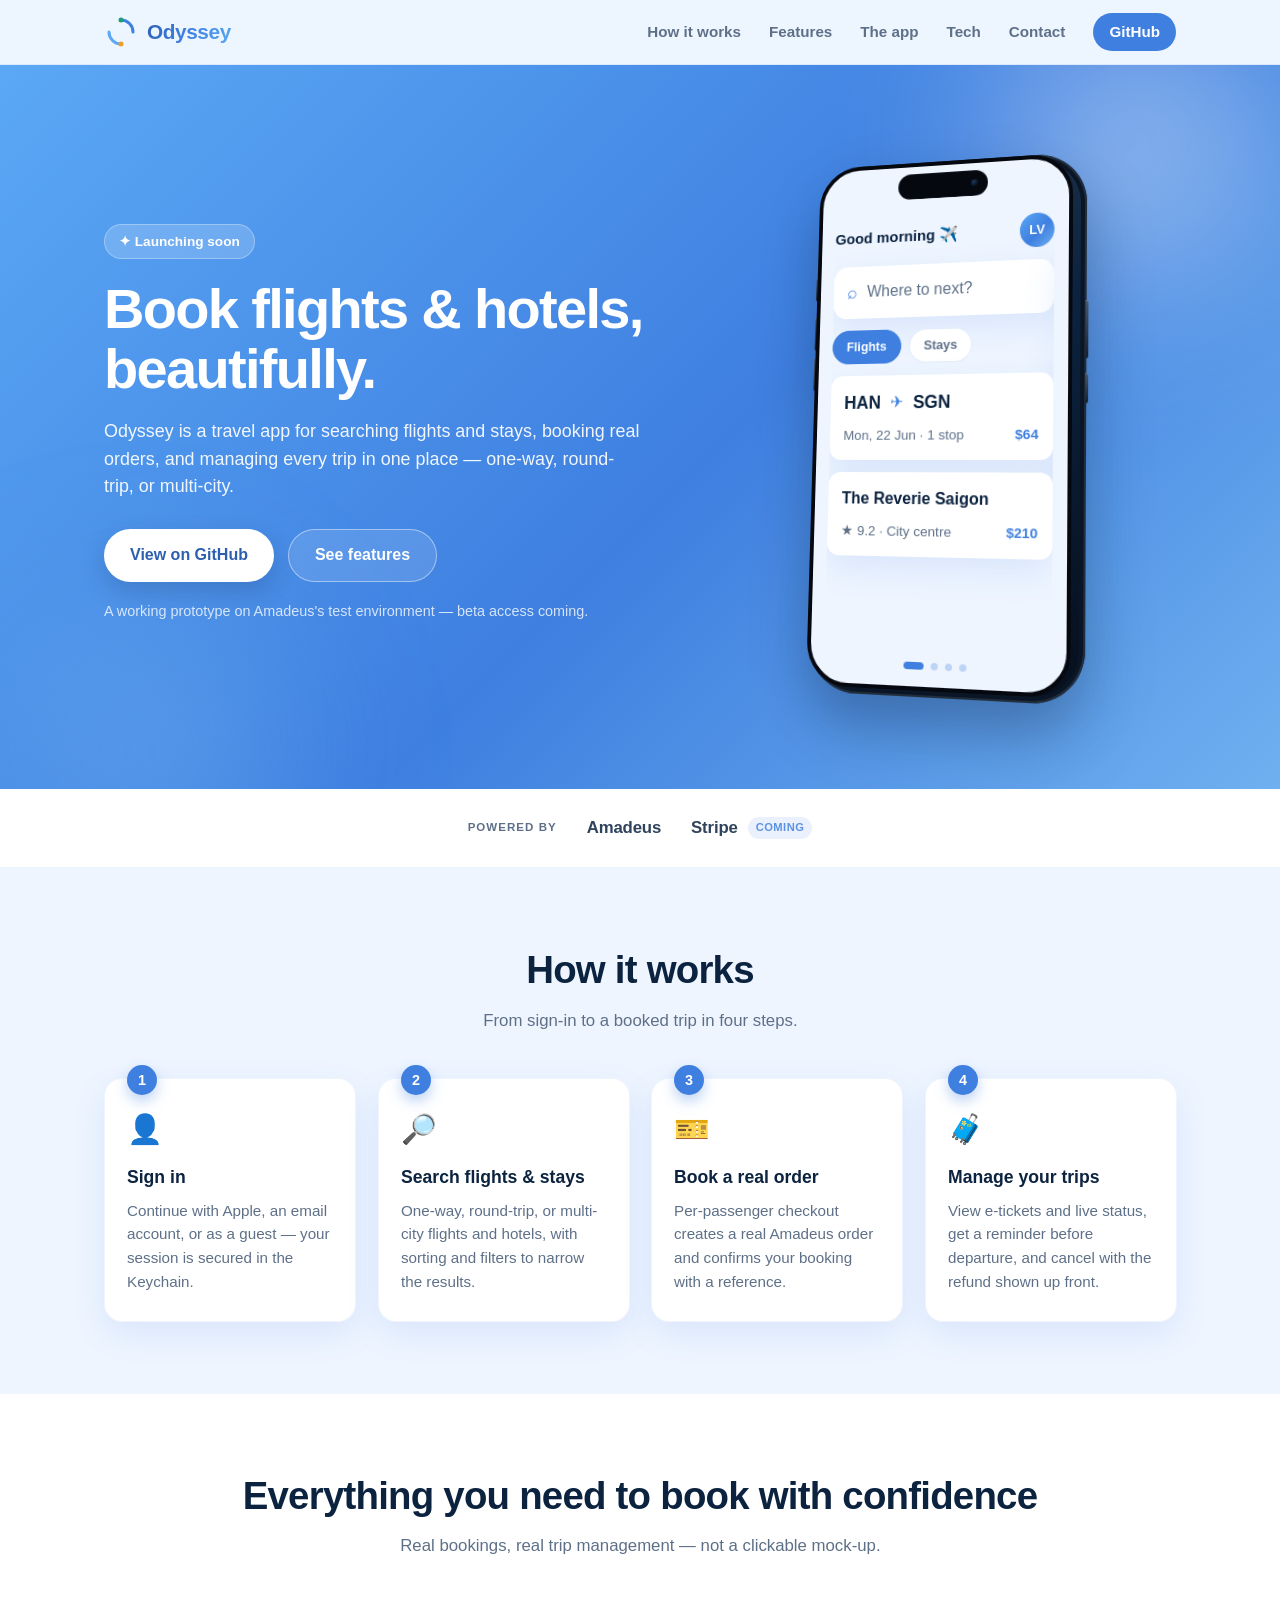
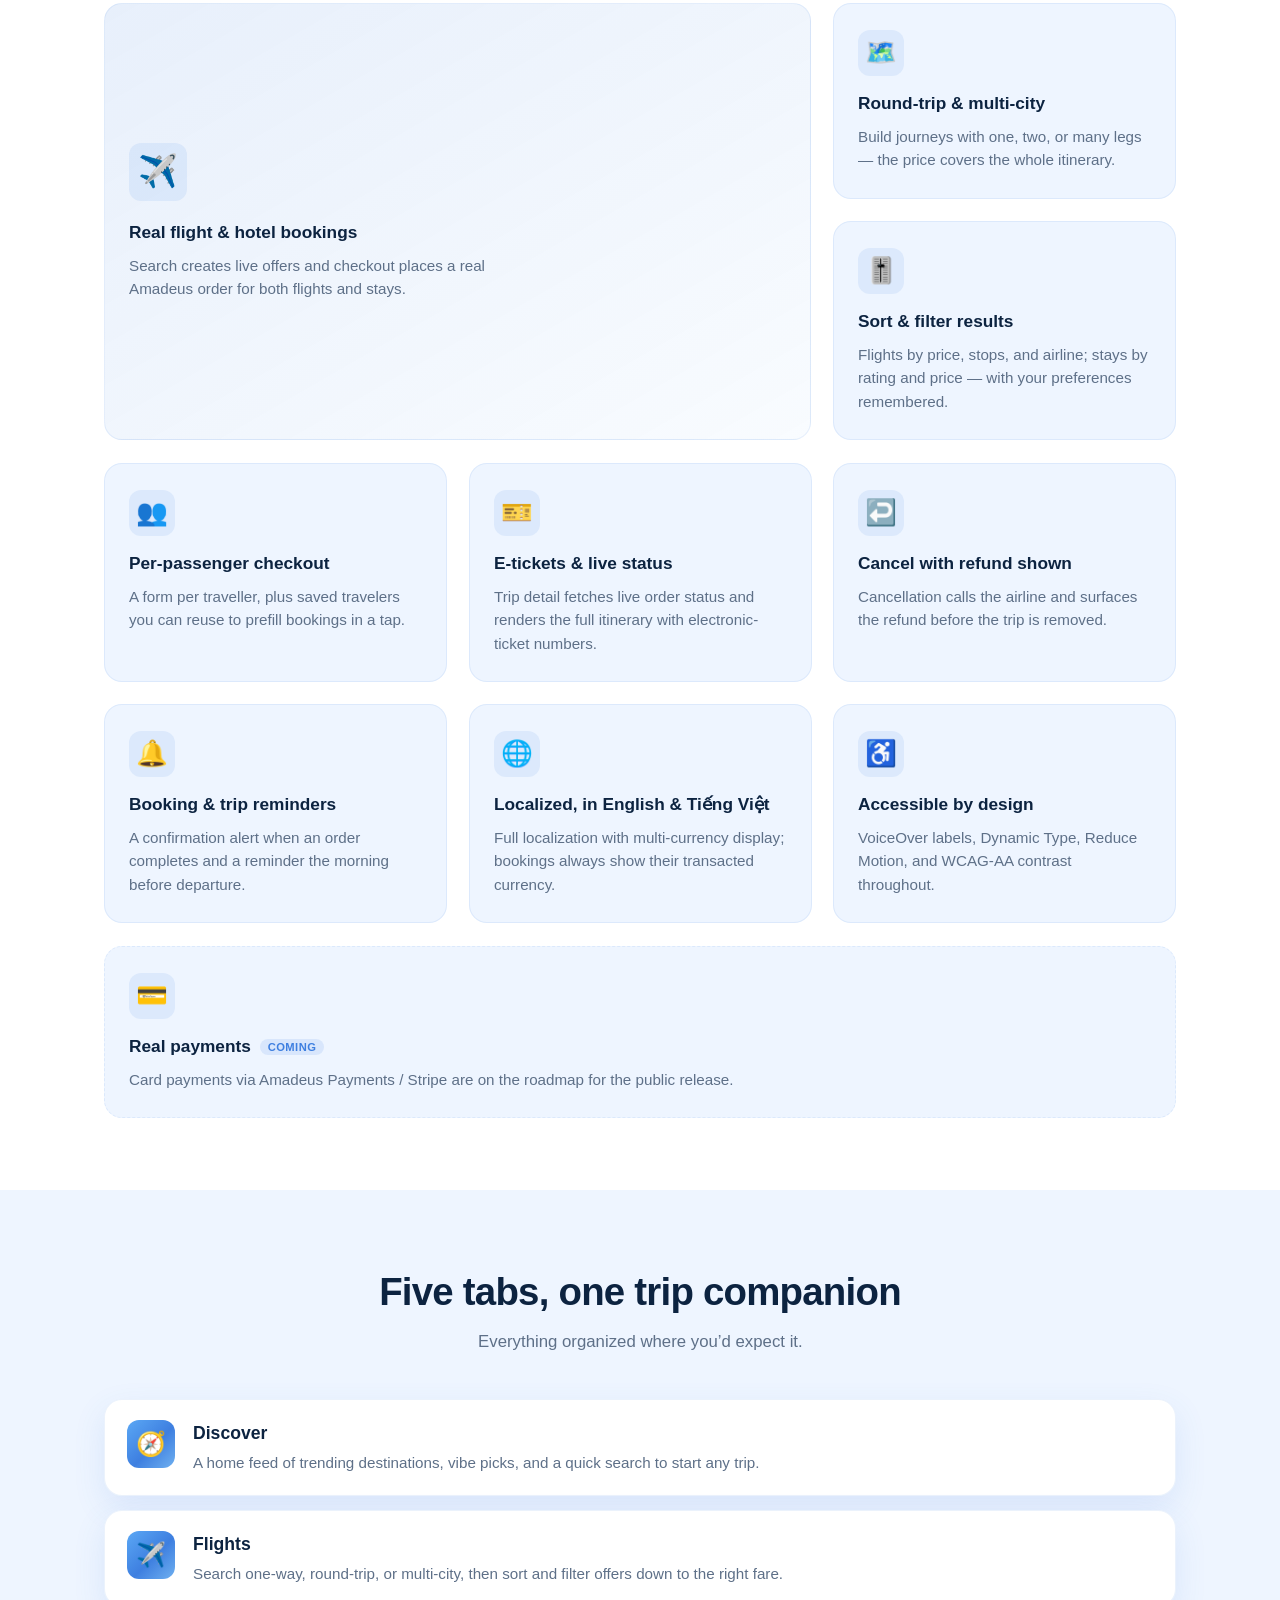
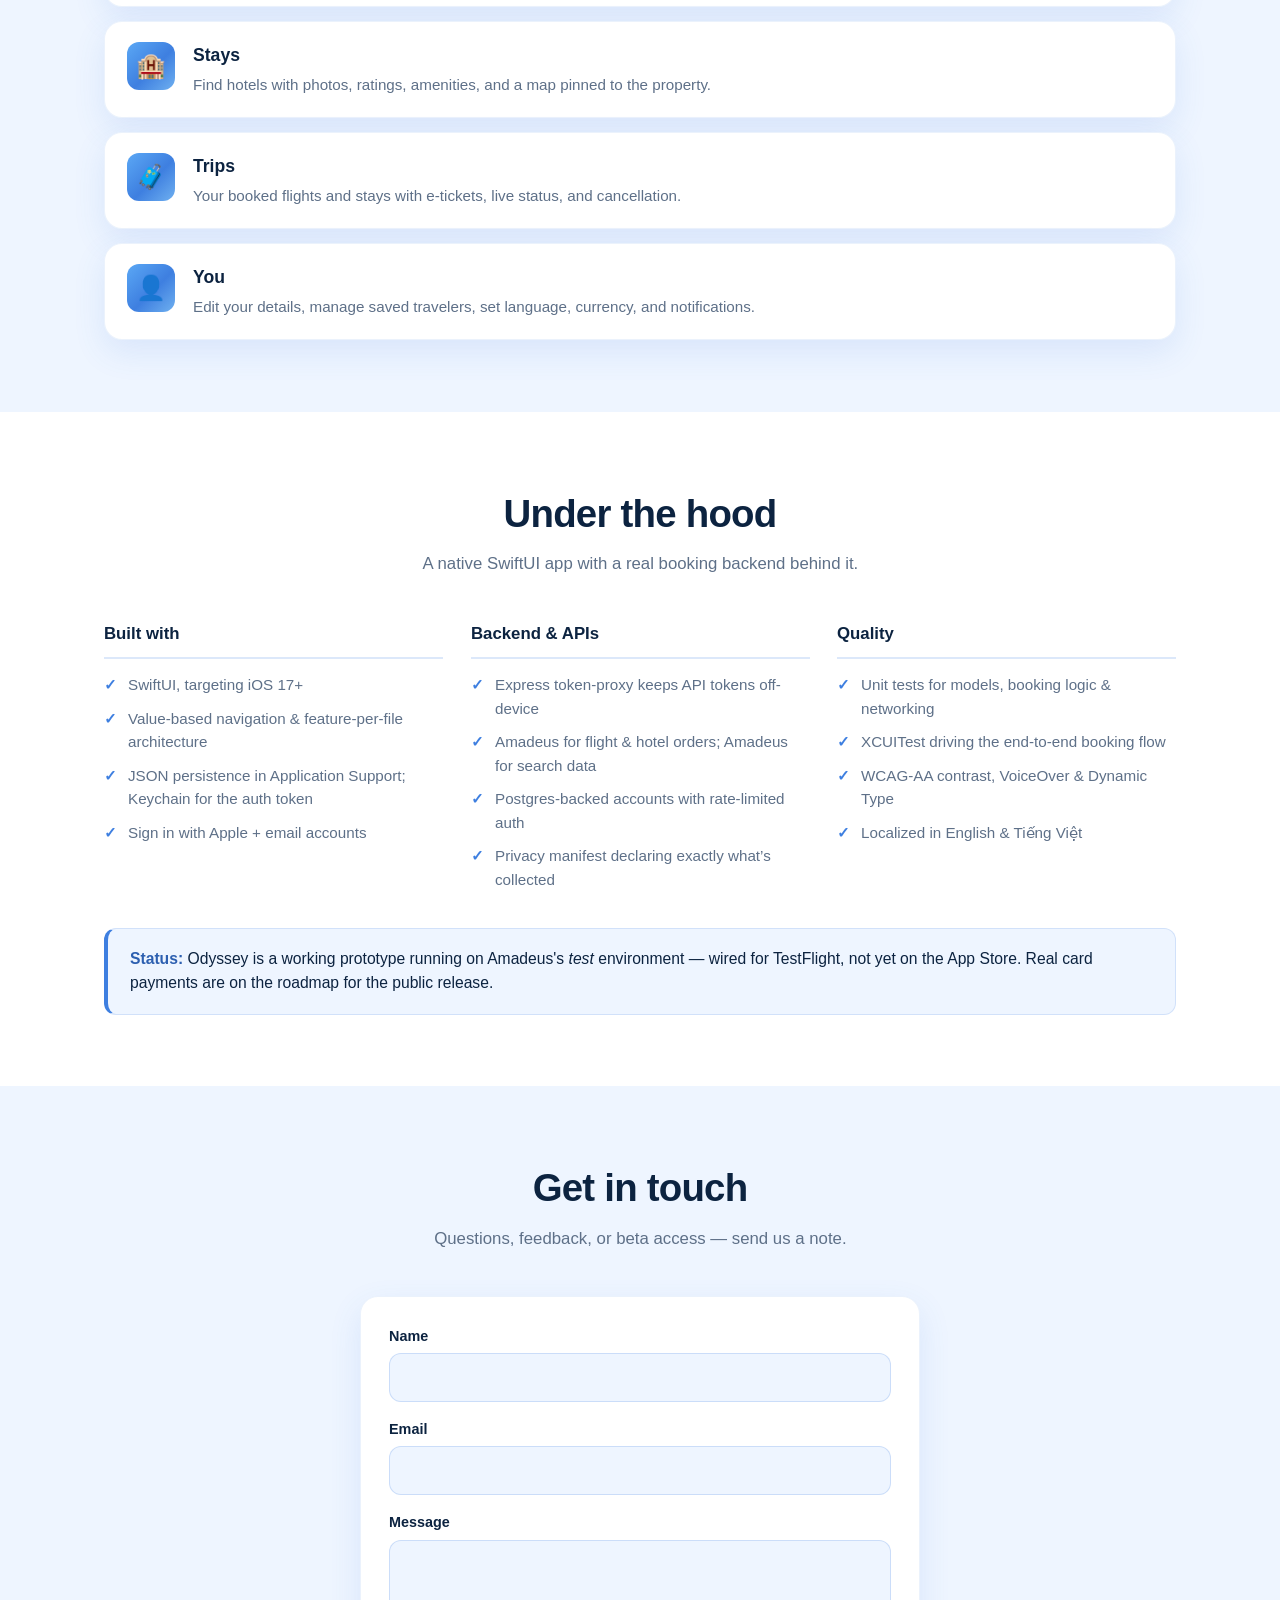
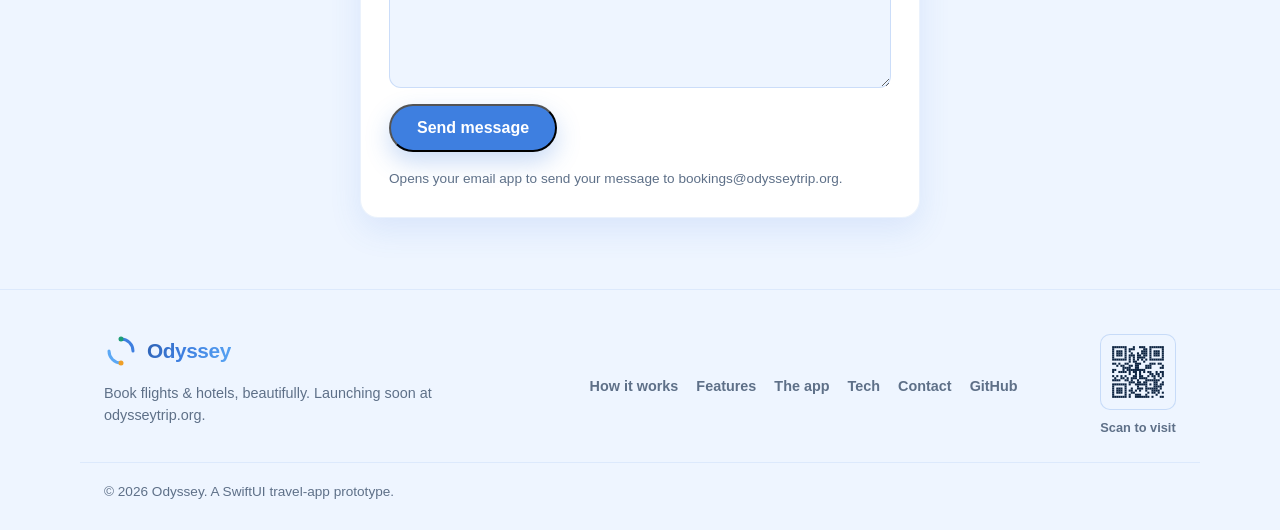
==== commit 0bde4ea1: "enhance icon" ====
--- a/index.html
+++ b/index.html
@@ -13,9 +13,57 @@
   <meta property="og:description" content="Search flights and stays, book real orders, and manage trips. Launching soon." />
   <meta property="og:url" content="https://odysseytrip.org/" />
   <meta property="og:type" content="website" />
+  <meta property="og:image" content="https://odysseytrip.org/assets/og-image.png" />
+  <meta property="og:image:width" content="1200" />
+  <meta property="og:image:height" content="630" />
+  <meta property="og:image:alt" content="Odyssey — book flights &amp; hotels, beautifully" />
+  <meta property="og:site_name" content="Odyssey" />
+  <meta property="og:locale" content="en_US" />
+  <meta name="robots" content="index, follow, max-image-preview:large, max-snippet:-1" />
+  <meta name="twitter:card" content="summary_large_image" />
+  <meta name="twitter:title" content="Odyssey — Book flights &amp; hotels, beautifully" />
+  <meta name="twitter:description" content="Search flights and stays, book real orders, and manage trips. Launching soon." />
+  <meta name="twitter:image" content="https://odysseytrip.org/assets/og-image.png" />
+  <meta name="twitter:image:alt" content="Odyssey — book flights &amp; hotels, beautifully" />
+  <link rel="icon" href="/favicon.svg" type="image/svg+xml" />
   <link rel="stylesheet" href="styles.css" />
   <!-- Mark JS as available before first paint so scroll-reveal hides nothing when JS is off -->
   <script>document.documentElement.classList.add("js");</script>
+  <script type="application/ld+json">
+  {
+    "@context": "https://schema.org",
+    "@graph": [
+      {
+        "@type": "Organization",
+        "@id": "https://odysseytrip.org/#organization",
+        "name": "Odyssey",
+        "url": "https://odysseytrip.org/",
+        "logo": "https://odysseytrip.org/favicon.svg",
+        "sameAs": ["https://github.com/LongHoang0887/travel-web-public"]
+      },
+      {
+        "@type": "WebSite",
+        "@id": "https://odysseytrip.org/#website",
+        "url": "https://odysseytrip.org/",
+        "name": "Odyssey",
+        "description": "Odyssey is a travel app for booking flights and hotels — search, book real orders, and manage your trips. Launching soon.",
+        "inLanguage": "en",
+        "publisher": { "@id": "https://odysseytrip.org/#organization" }
+      },
+      {
+        "@type": "SoftwareApplication",
+        "name": "Odyssey",
+        "applicationCategory": "TravelApplication",
+        "operatingSystem": "iOS 17+",
+        "url": "https://odysseytrip.org/",
+        "description": "A SwiftUI iOS app to search flights and hotels, book real Amadeus orders, and manage trips — one-way, round-trip, or multi-city. A working prototype on Amadeus's test environment, wired for TestFlight.",
+        "inLanguage": ["en", "vi"],
+        "softwareVersion": "Prototype (TestFlight)",
+        "publisher": { "@id": "https://odysseytrip.org/#organization" }
+      }
+    ]
+  }
+  </script>
 </head>
 <body>
   <a class="skip-link" href="#top">Skip to content</a>
@@ -23,11 +71,11 @@
     <div class="container header-inner">
       <a class="brand" href="#top" aria-label="Odyssey — home">
         <span class="brand-mark" aria-hidden="true">
-          <svg viewBox="0 0 24 24" width="20" height="20" fill="none" stroke="currentColor" stroke-width="2" stroke-linecap="round" stroke-linejoin="round">
-            <path d="M2 16c5-9 15-9 20 0" />
-            <path d="M12 2l3 5-3 2-3-2 3-5z" fill="currentColor" stroke="none" />
-            <circle cx="2" cy="16" r="1.6" fill="currentColor" stroke="none" />
-            <circle cx="22" cy="16" r="1.6" fill="currentColor" stroke="none" />
+          <svg viewBox="-8 -8 96 96" width="32" height="32" fill="none" stroke-linecap="round">
+            <path d="M40 4 A36 36 0 0 1 76 40" stroke="#3E7FE0" stroke-width="9" />
+            <path d="M40 76 A36 36 0 0 1 4 40" stroke="#5BA8F5" stroke-width="9" />
+            <circle cx="40" cy="4" r="7.5" fill="#1D9E75" />
+            <circle cx="40" cy="76" r="7.5" fill="#EF9F27" />
           </svg>
         </span>
         <span class="brand-name">Odyssey</span>
@@ -61,7 +109,7 @@
             <a class="btn btn-primary" href="https://github.com/LongHoang0887/travel-web-public">View on GitHub</a>
             <a class="btn btn-ghost" href="#features">See features</a>
           </div>
-          <p class="hero-note">A working prototype on Duffel’s test environment — beta access coming.</p>
+          <p class="hero-note">A working prototype on Amadeus's test environment — beta access coming.</p>
         </div>
 
         <div class="hero-visual" aria-hidden="true">
@@ -141,7 +189,7 @@
                   <div class="phone-slide phone-slide--confirm">
                     <div class="confirm-check">✓</div>
                     <div class="confirm-title">Order confirmed</div>
-                    <div class="confirm-ref">Ref · DUFFEL-7Q2K</div>
+                    <div class="confirm-ref">Ref · AMADEUS-7Q2K</div>
                     <div class="app-card">
                       <div class="app-route">
                         <span class="app-iata">HAN</span>
@@ -165,7 +213,6 @@
       <div class="container trust-inner">
         <span class="trust-label">Powered by</span>
         <ul class="trust-list">
-          <li>Duffel</li>
           <li>Amadeus</li>
           <li>Stripe <span class="pill">Coming</span></li>
         </ul>
@@ -192,7 +239,7 @@
             <span class="flow-num">3</span>
             <span class="flow-icon">🎫</span>
             <h3 class="flow-title">Book a real order</h3>
-            <p class="flow-text">Per-passenger checkout creates a real Duffel order and confirms your booking with a reference.</p>
+            <p class="flow-text">Per-passenger checkout creates a real Amadeus order and confirms your booking with a reference.</p>
           </li>
           <li class="flow-step reveal">
             <span class="flow-num">4</span>
@@ -211,7 +258,7 @@
           <article class="feature-card feature-card--lg reveal">
             <span class="feature-icon">✈️</span>
             <h3>Real flight &amp; hotel bookings</h3>
-            <p>Search creates live offers and checkout places a real Duffel order for both flights and stays.</p>
+            <p>Search creates live offers and checkout places a real Amadeus order for both flights and stays.</p>
           </article>
           <article class="feature-card reveal">
             <span class="feature-icon">🗺️</span>
@@ -256,7 +303,7 @@
           <article class="feature-card feature-soon reveal">
             <span class="feature-icon">💳</span>
             <h3>Real payments <span class="pill">Coming</span></h3>
-            <p>Card payments via Duffel Payments / Stripe are on the roadmap for the public release.</p>
+            <p>Card payments via Amadeus Payments / Stripe are on the roadmap for the public release.</p>
           </article>
         </div>
       </div>
@@ -323,7 +370,7 @@
             <h3 class="tech-h">Backend &amp; APIs</h3>
             <ul class="tech-list">
               <li>Express token-proxy keeps API tokens off-device</li>
-              <li>Duffel for flight &amp; hotel orders; Amadeus for search data</li>
+              <li>Amadeus for flight &amp; hotel orders; Amadeus for search data</li>
               <li>Postgres-backed accounts with rate-limited auth</li>
               <li>Privacy manifest declaring exactly what’s collected</li>
             </ul>
@@ -340,7 +387,7 @@
         </div>
 
         <div class="status-banner reveal">
-          <strong>Status:</strong> Odyssey is a working prototype running on Duffel’s
+          <strong>Status:</strong> Odyssey is a working prototype running on Amadeus's
           <em>test</em> environment — wired for TestFlight, not yet on the App Store.
           Real card payments are on the roadmap for the public release.
         </div>
@@ -375,11 +422,11 @@
       <div>
         <span class="brand">
           <span class="brand-mark" aria-hidden="true">
-            <svg viewBox="0 0 24 24" width="20" height="20" fill="none" stroke="currentColor" stroke-width="2" stroke-linecap="round" stroke-linejoin="round">
-              <path d="M2 16c5-9 15-9 20 0" />
-              <path d="M12 2l3 5-3 2-3-2 3-5z" fill="currentColor" stroke="none" />
-              <circle cx="2" cy="16" r="1.6" fill="currentColor" stroke="none" />
-              <circle cx="22" cy="16" r="1.6" fill="currentColor" stroke="none" />
+            <svg viewBox="-8 -8 96 96" width="32" height="32" fill="none" stroke-linecap="round">
+              <path d="M40 4 A36 36 0 0 1 76 40" stroke="#3E7FE0" stroke-width="9" />
+              <path d="M40 76 A36 36 0 0 1 4 40" stroke="#5BA8F5" stroke-width="9" />
+              <circle cx="40" cy="4" r="7.5" fill="#1D9E75" />
+              <circle cx="40" cy="76" r="7.5" fill="#EF9F27" />
             </svg>
           </span>
           <span class="brand-name">Odyssey</span>
--- a/styles.css
+++ b/styles.css
@@ -78,10 +78,8 @@
 }
 .brand-mark {
   display: grid; place-items: center;
-  width: 34px; height: 34px; border-radius: 10px;
-  color: #fff; background: var(--hero-gradient);
-  box-shadow: 0 6px 16px rgba(62, 127, 224, 0.35);
-  transition: transform 0.18s ease, box-shadow 0.18s ease;
+  width: 34px; height: 34px;
+  transition: transform 0.18s ease;
 }
 .brand-name {
   background: linear-gradient(120deg, var(--accent-dark), var(--accent) 45%, var(--hero-from));
@@ -89,8 +87,7 @@
   -webkit-text-fill-color: transparent; color: transparent;
 }
 .brand:hover .brand-mark {
-  transform: translateY(-1px) rotate(-3deg);
-  box-shadow: 0 10px 22px rgba(62, 127, 224, 0.45);
+  transform: translateY(-1px) rotate(-6deg);
 }
 .site-nav { display: flex; align-items: center; gap: 28px; }
 .site-nav a { color: var(--muted); font-weight: 600; font-size: 0.95rem; }
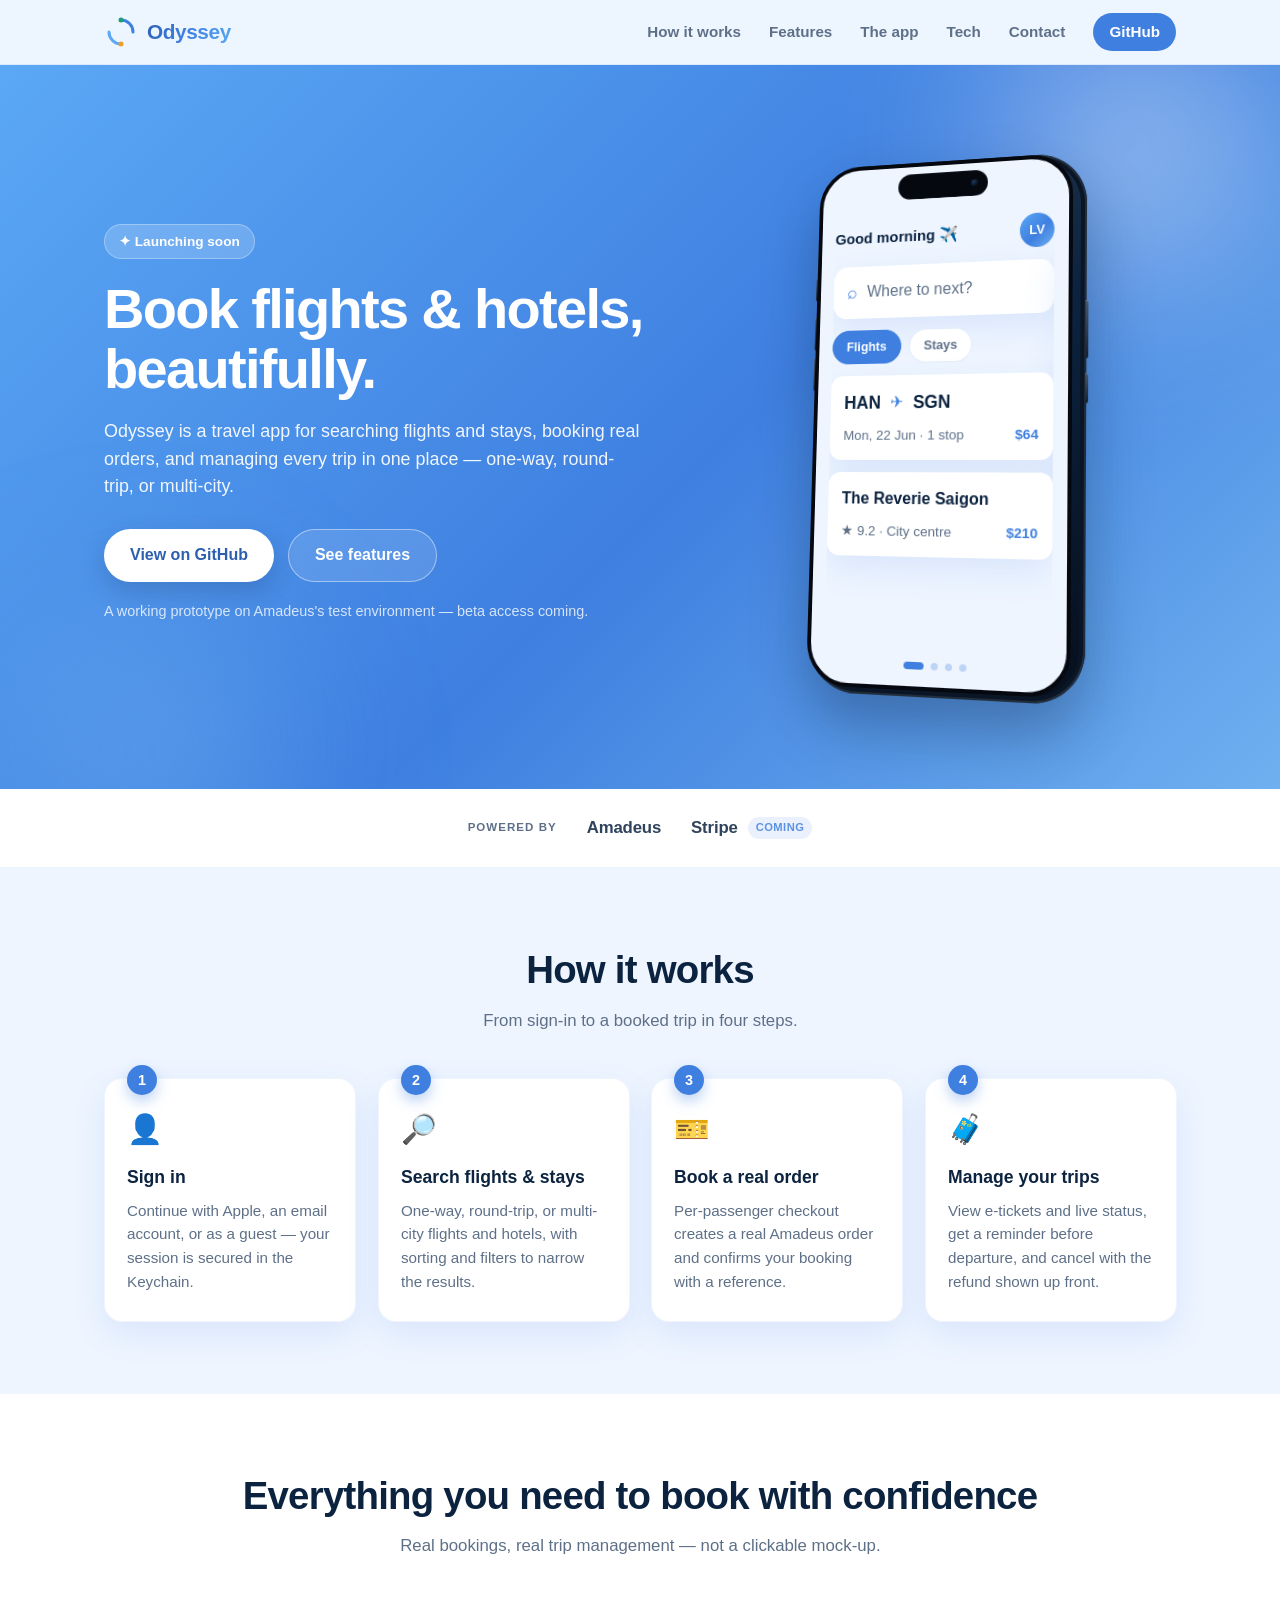
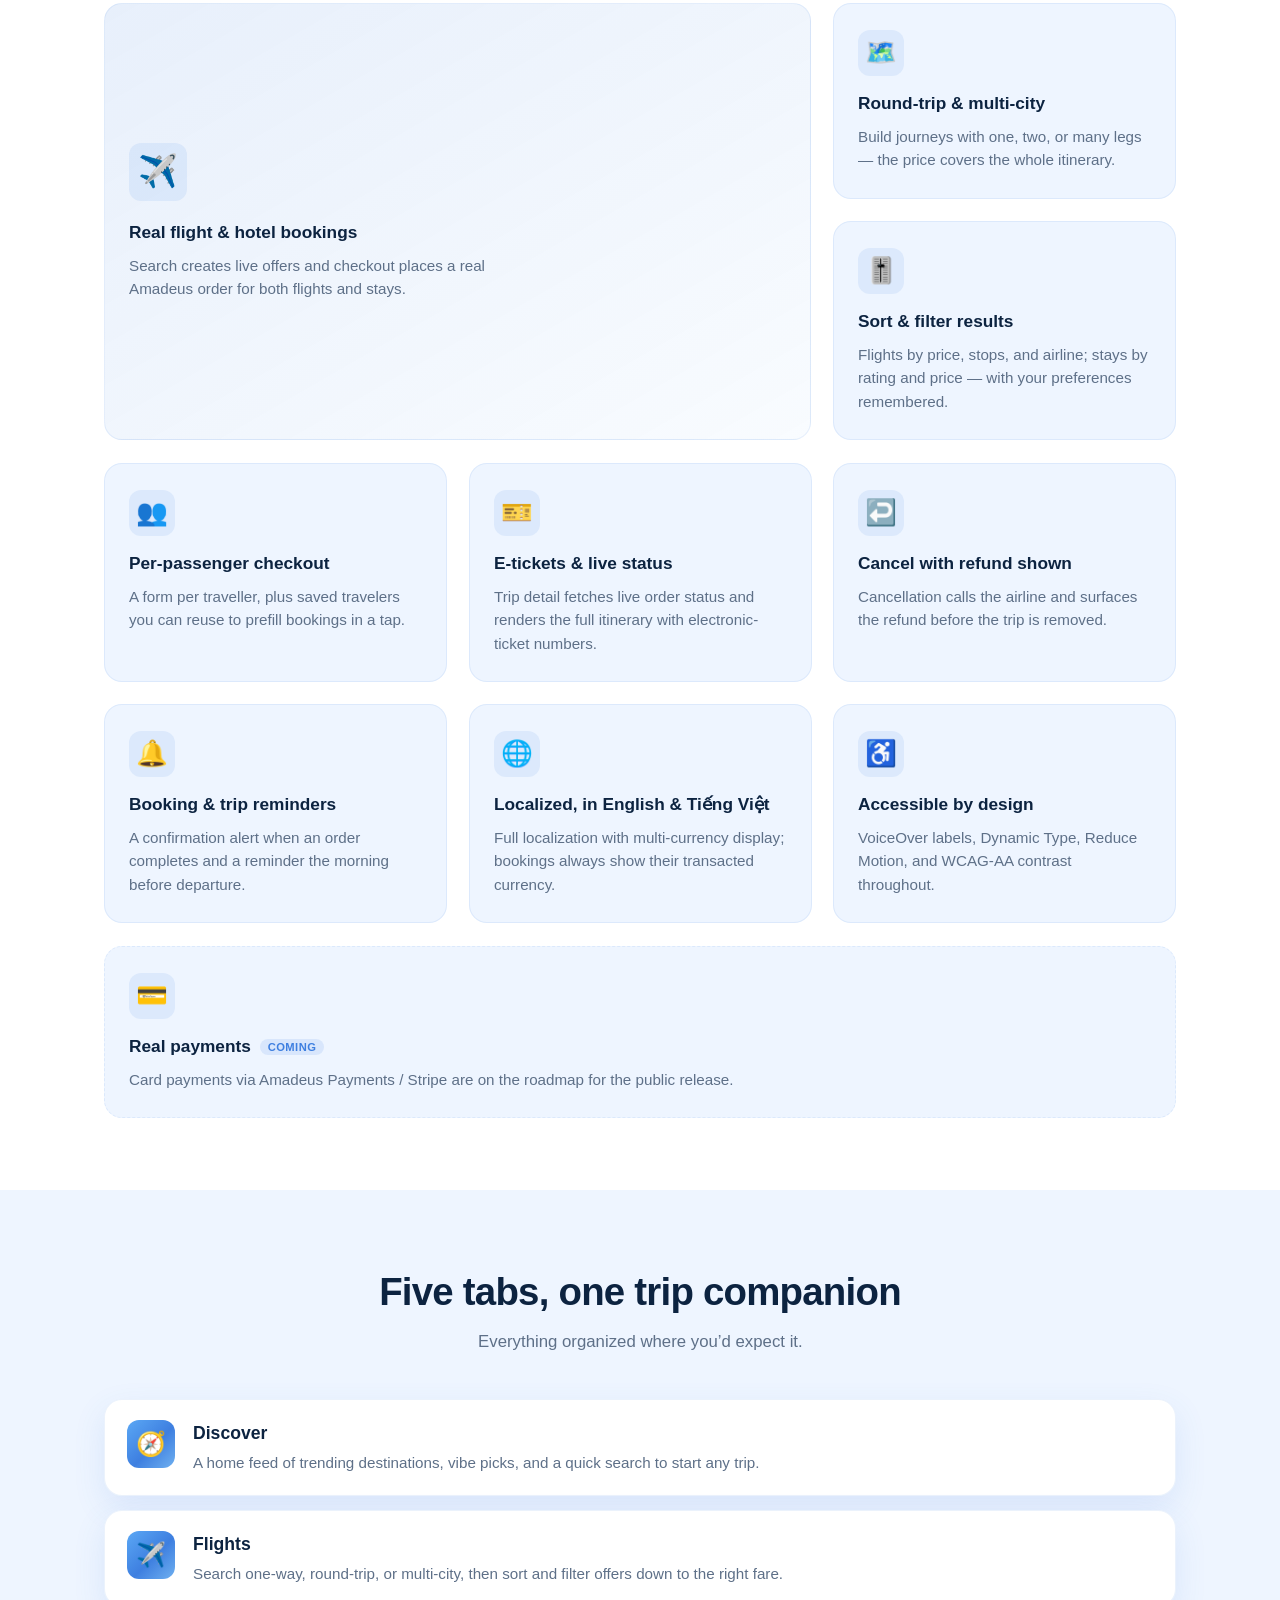
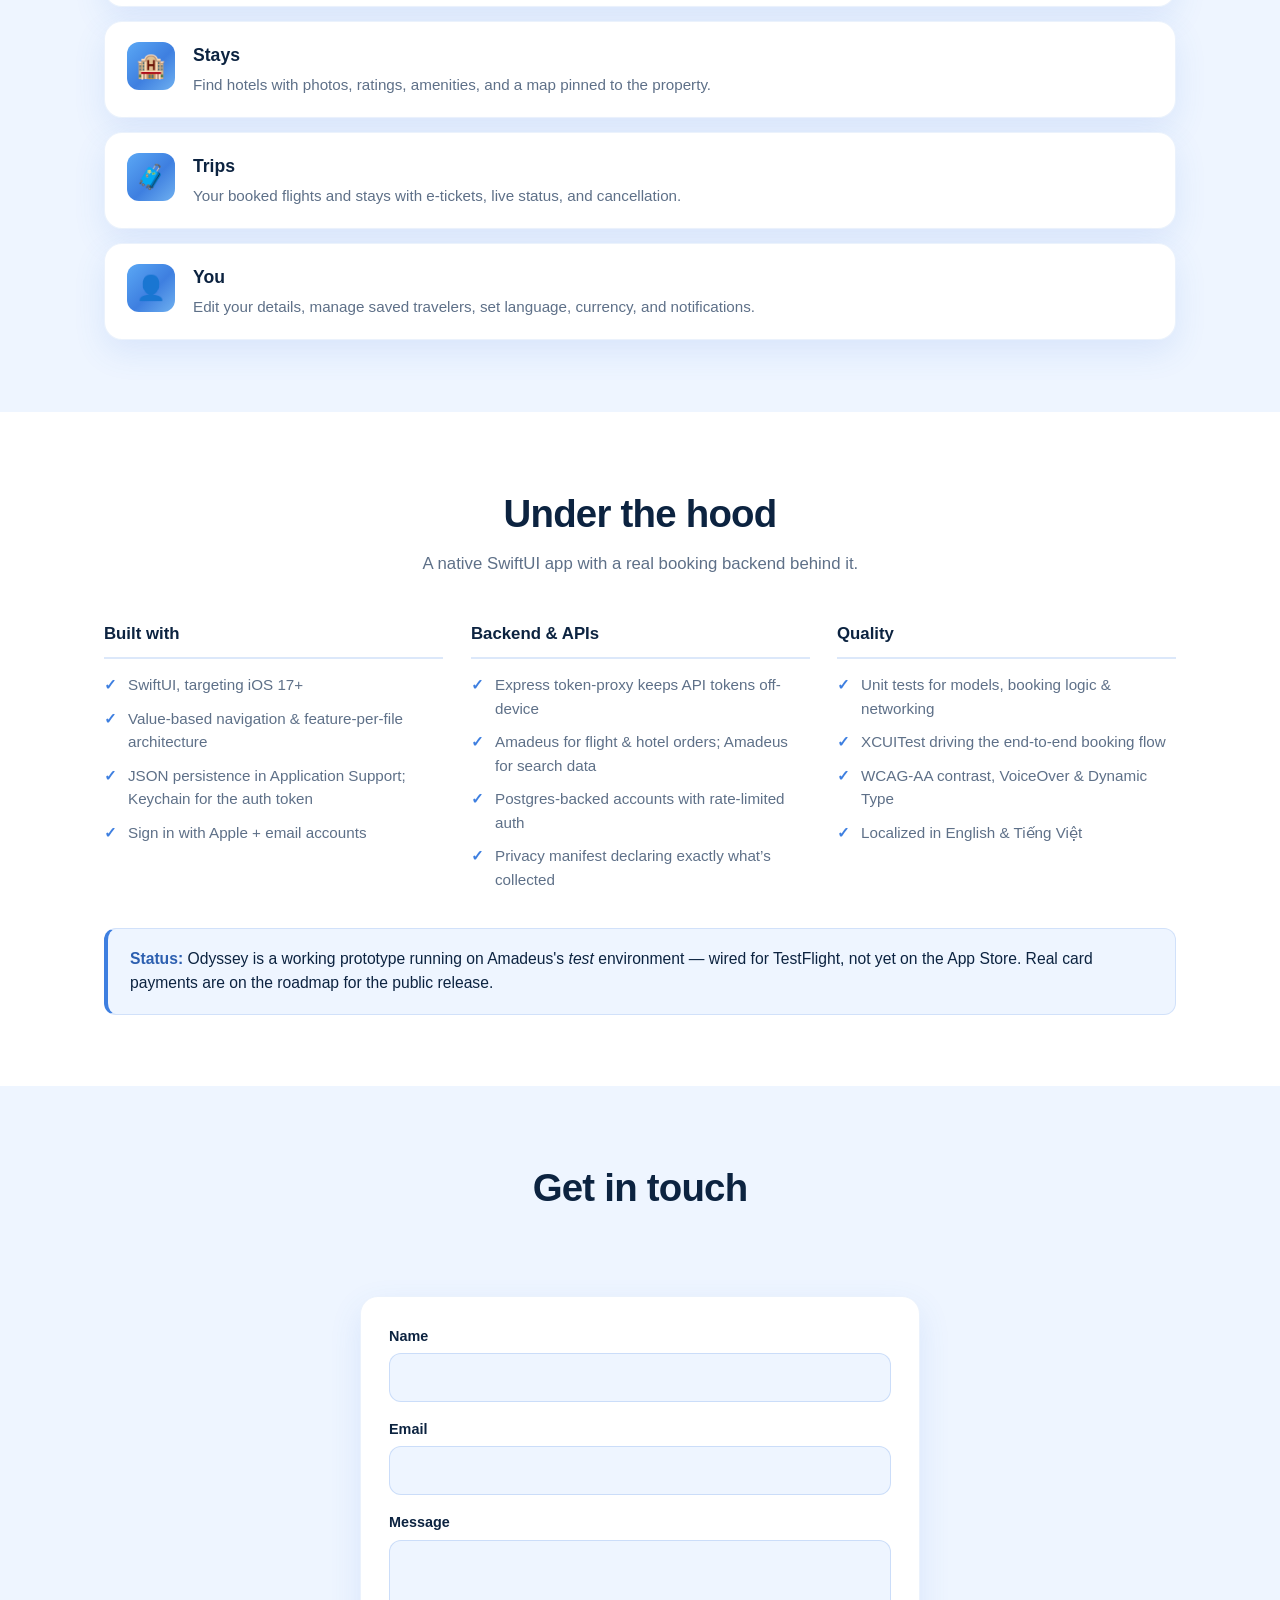
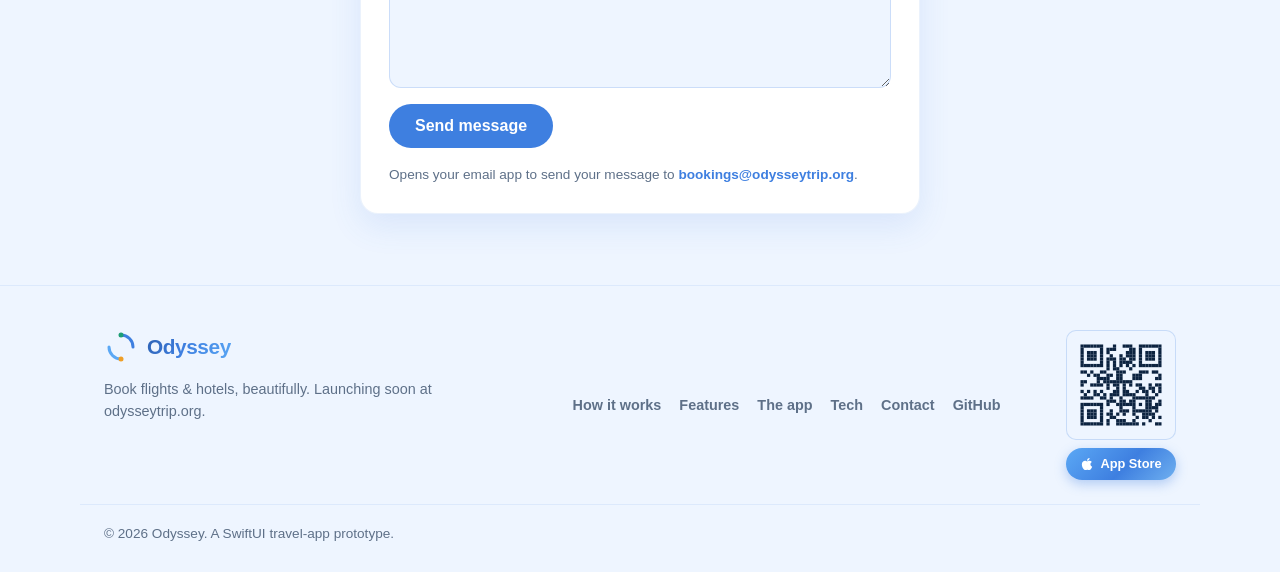
==== commit 8099da4d: "add Appstore sign" ====
--- a/index.html
+++ b/index.html
@@ -411,7 +411,7 @@
             <textarea id="cf-message" name="message" rows="5" required></textarea>
           </div>
           <button class="btn btn-submit" type="submit">Send message</button>
-          <p class="contact-note">Opens your email app to send your message to bookings@odysseytrip.org.</p>
+          <p class="contact-note">Opens your email app to send your message to <a class="contact-email" href="mailto:bookings@odysseytrip.org">bookings@odysseytrip.org</a>.</p>
         </form>
       </div>
     </section>
@@ -442,8 +442,11 @@
         <a href="https://github.com/LongHoang0887/travel-web-public">GitHub</a>
       </nav>
       <a class="footer-qr" href="https://odysseytrip.org/">
-        <img src="assets/qr-odysseytrip.svg" alt="QR code linking to odysseytrip.org" width="76" height="76" />
-        <span>Scan to visit</span>
+        <img src="assets/qr-odysseytrip.svg" alt="QR code linking to odysseytrip.org" width="110" height="110" />
+        <span class="footer-qr-chip">
+          <svg viewBox="0 0 384 512" width="14" height="14" aria-hidden="true" fill="currentColor"><path d="M318.7 268.7c-.2-36.7 16.4-64.4 50-84.8-18.8-26.9-47.2-41.7-84.7-44.6-35.5-2.8-74.3 20.7-88.5 20.7-15 0-49.4-19.7-76.4-19.7C63.3 141.2 4 184.8 4 273.5q0 39.3 14.4 81.2c12.8 36.7 59 126.7 107.2 125.2 25.2-.6 43-17.9 75.8-17.9 31.8 0 48.3 17.9 76.4 17.9 48.6-.7 90.4-82.5 102.6-119.3-65.2-30.7-61.7-90-61.7-91.9zm-56.6-164.2c27.3-32.4 24.8-61.9 24-72.5-24.1 1.4-52 16.4-67.9 34.9-17.5 19.8-27.8 44.3-25.6 71.9 26.1 2 49.9-11.4 69.5-34.3z"/></svg>
+          App Store
+        </span>
       </a>
     </div>
     <div class="container footer-legal">
--- a/styles.css
+++ b/styles.css
@@ -140,6 +140,13 @@
   border: 1px solid rgba(62, 127, 224, 0.22);
 }
 .footer-qr:hover { color: var(--text); }
+.footer-qr-chip {
+  display: inline-flex; align-items: center; gap: 6px;
+  padding: 6px 14px; border-radius: 999px;
+  background: linear-gradient(135deg, #5BA8F5, #3E7FE0 55%, #6FB0F0);
+  color: #fff; font-size: 0.8rem; font-weight: 700;
+  box-shadow: 0 4px 12px rgba(62, 127, 224, 0.35);
+}
 .footer-legal {
   padding-top: 18px; border-top: 1px solid rgba(62, 127, 224, 0.10);
   font-size: 0.85rem;
@@ -332,14 +339,20 @@
 }
 .contact-form textarea { resize: vertical; min-height: 120px; }
 .contact-form input:focus-visible,
-.contact-form textarea:focus-visible { border-color: var(--accent); }
+.contact-form textarea:focus-visible {
+  outline: none;
+  border-color: var(--accent);
+  box-shadow: 0 0 0 3px rgba(62, 127, 224, 0.20);
+}
 .btn-submit {
   justify-self: start;
+  border: none;
   background: var(--accent); color: #fff;
-  box-shadow: 0 10px 24px rgba(62, 127, 224, 0.28);
 }
 .btn-submit:hover { background: var(--accent-dark); color: #fff; }
 .contact-note { margin: 0; font-size: 0.85rem; color: var(--muted); }
+.contact-email { color: var(--accent); font-weight: 600; text-decoration: none; }
+.contact-email:hover { text-decoration: underline; }
 
 /* ---------- Trust strip ---------- */
 .trust {
